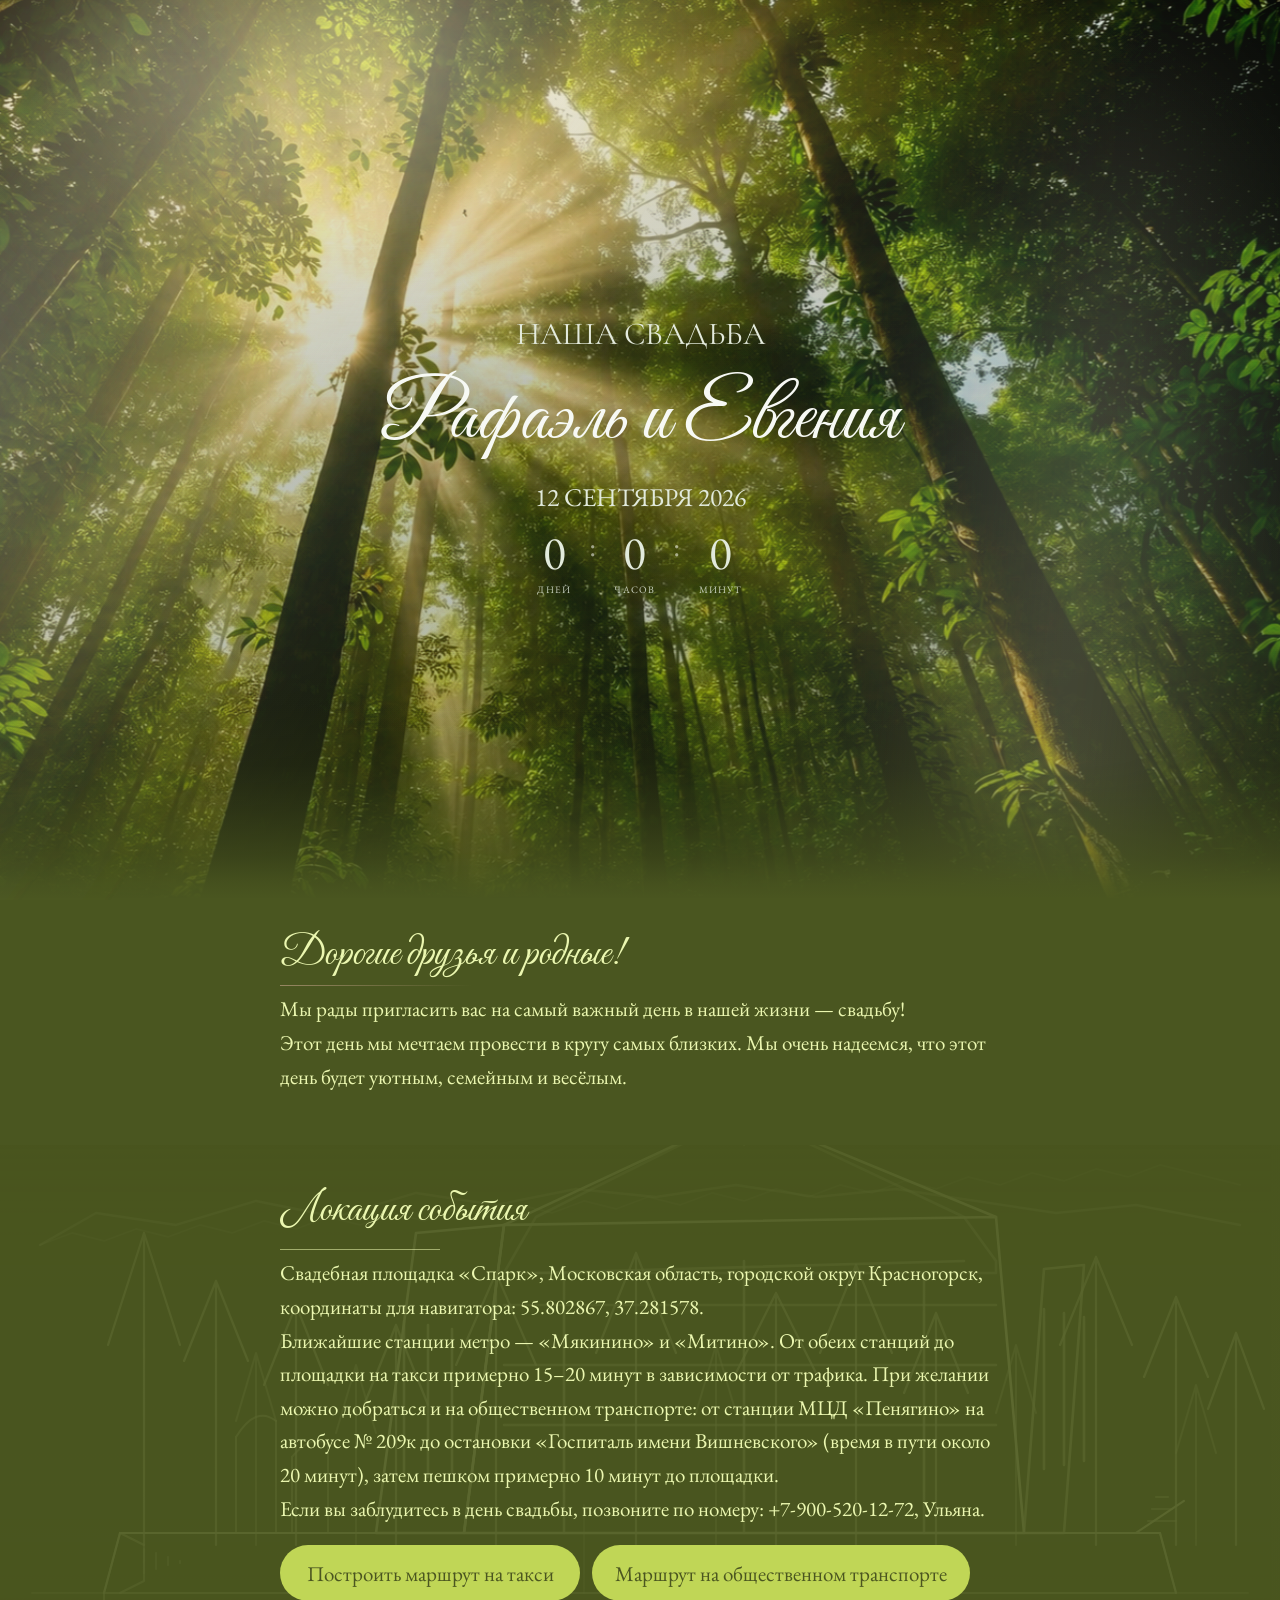
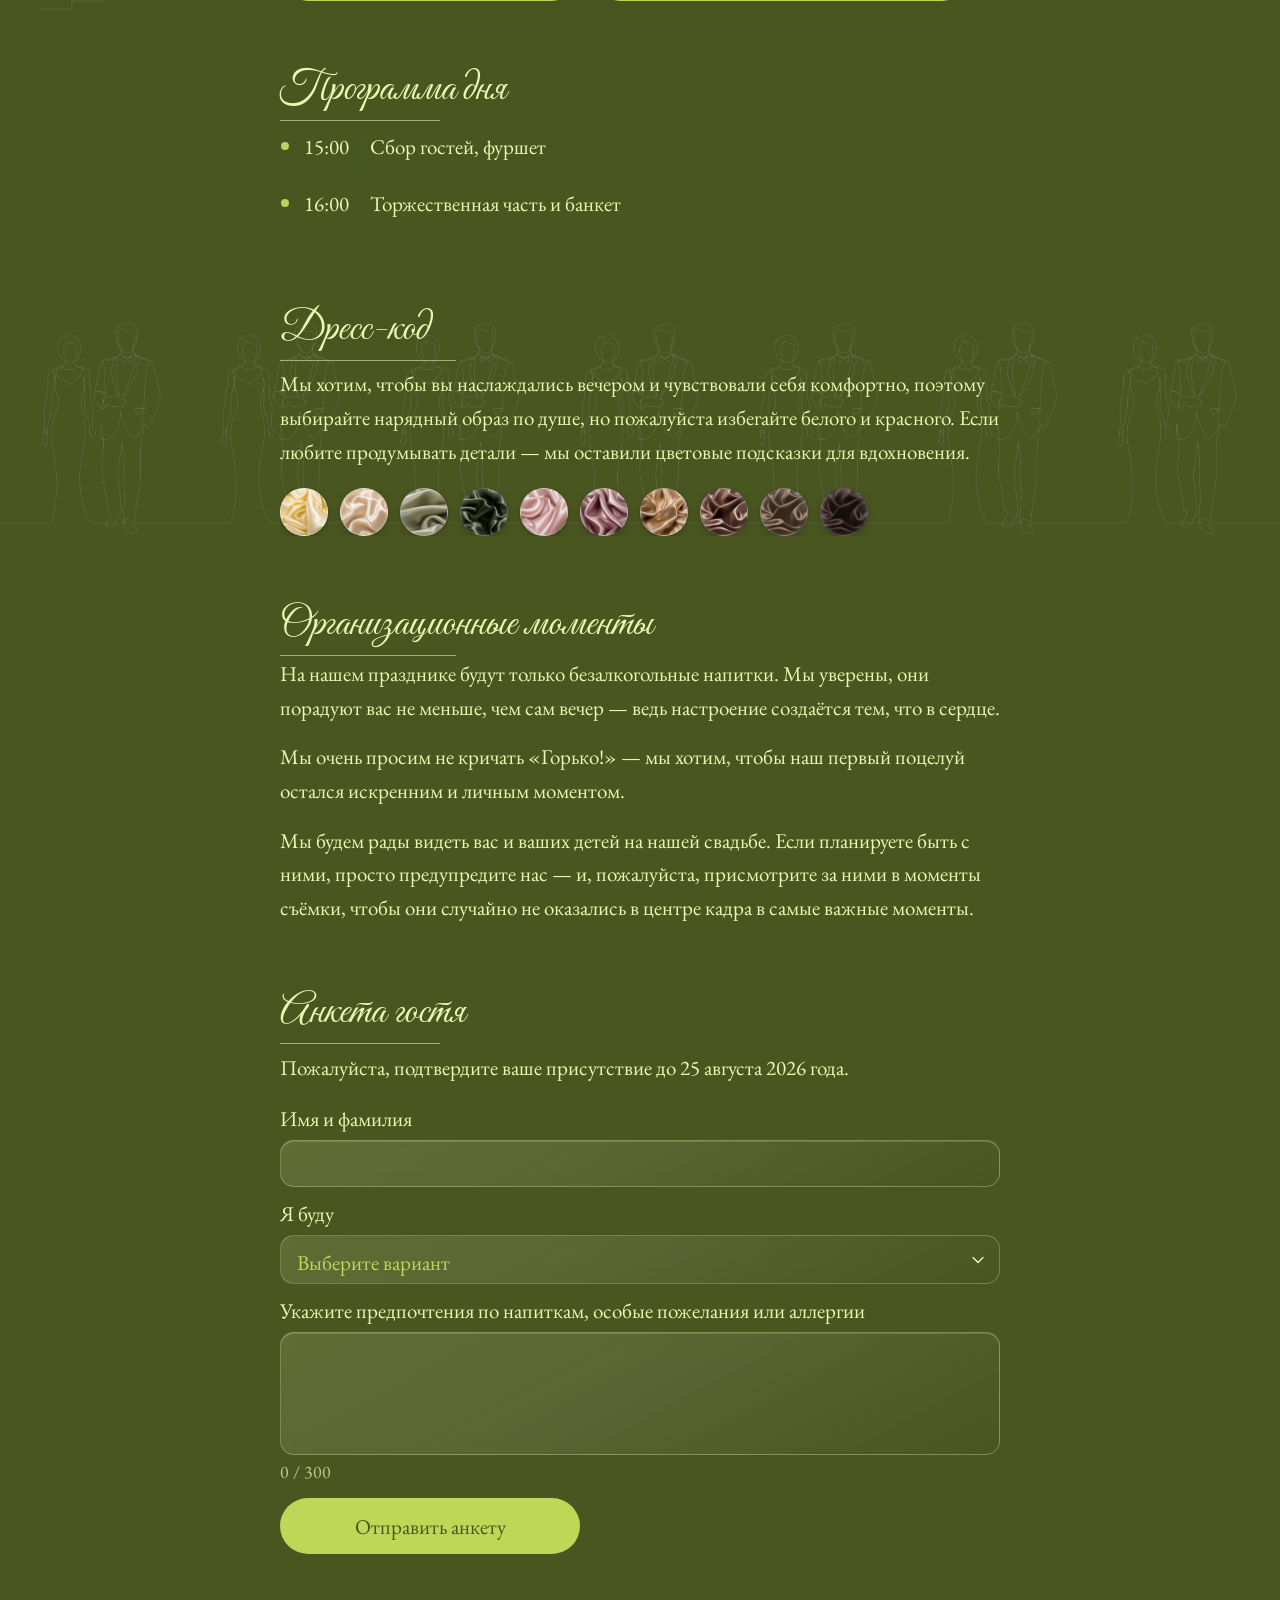
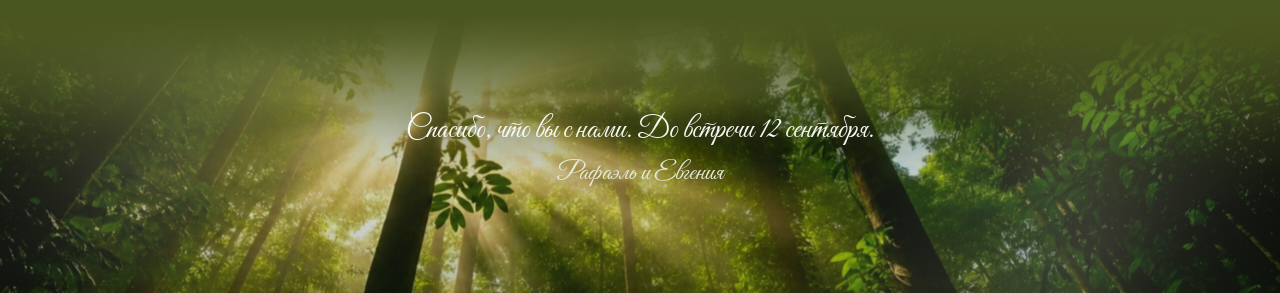
==== index.html @ 735ba5ef "Hide the editing panel and disable content editing for public visitors. Co-authored-by: Cursor <curs" ====
<!doctype html>
<html lang="ru">
  <head>
    <meta charset="UTF-8" />
    <meta name="viewport" content="width=device-width, initial-scale=1.0, viewport-fit=cover" />
    <meta name="theme-color" content="#4b5620" />
    <meta name="mobile-web-app-capable" content="yes" />
    <meta name="apple-mobile-web-app-capable" content="yes" />
    <title>Наша свадьба | 12 сентября 2026</title>
    <link rel="preconnect" href="https://fonts.googleapis.com" />
    <link rel="preconnect" href="https://fonts.gstatic.com" crossorigin />
    <!-- Great Vibes + EB Garamond для прелоадера без мигания -->
    <link
      rel="preload"
      as="style"
      href="https://fonts.googleapis.com/css2?family=EB+Garamond:ital,wght@0,400;1,400&family=Great+Vibes&display=block"
    />
    <link
      href="https://fonts.googleapis.com/css2?family=EB+Garamond:ital,wght@0,400;1,400&family=Great+Vibes&display=block"
      rel="stylesheet"
    />
    <link
      href="https://fonts.googleapis.com/css2?family=Alex+Brush&family=Allura&family=Bodoni+Moda:ital,opsz,wght@0,6..96,400;0,6..96,500;0,6..96,600;1,6..96,400&family=Cormorant+Garamond:ital,wght@0,300;0,400;0,500;1,300;1,400;1,500&family=DM+Sans:ital,opsz,wght@0,9..40,300;0,9..40,400;0,9..40,500;0,9..40,600;0,9..40,700;1,9..40,400&family=DM+Serif+Display&family=Forum&family=IBM+Plex+Sans:ital,wght@0,300;0,400;0,500;0,600;0,700;1,400&family=Instrument+Serif:ital@0;1&family=Inter:wght@300;400;500;600&family=Jost:wght@300;400;500&family=Lato:ital,wght@0,300;0,400;0,500;0,600;0,700;1,400&family=Libre+Baskerville:ital,wght@0,400;0,700;1,400&family=Lora:ital,wght@0,400;0,500;1,400;1,500&family=Manrope:wght@300;400;500;600&family=Montserrat:wght@300;400;500;600;700&family=Open+Sans:ital,wght@0,300;0,400;0,500;0,600;0,700;1,400&family=Parisienne&family=Pinyon+Script&family=Playfair+Display:ital,wght@0,400;0,500;0,600;0,700;1,400;1,600&family=Sora:wght@300;400;500;600;700&display=swap"
      rel="stylesheet"
    />
    <link rel="stylesheet" href="standard-invitations/fonts-pinterest.css?v=1" />
    <link rel="stylesheet" href="styles.css?v=136" />
    <link rel="stylesheet" href="styles-mobile.css?v=131" />
    <link rel="stylesheet" href="text-editor.css?v=4" />
    <script>
      /* Режим правки только с ?edit=1 — для гостей панель скрыта */
      try {
        if (new URLSearchParams(location.search).get("edit") === "1") {
          document.documentElement.setAttribute("data-site-edit", "1");
        }
      } catch (e) {}
    </script>
    <script src="theme-early.js?v=28"></script>
    <style>
      /* Прелоадер: ничего не показываем, пока шрифты и дата готовы */
      .preloader-monogram,
      .preloader-date {
        font-style: normal !important;
        font-weight: 400 !important;
        visibility: hidden;
        opacity: 0;
      }
      .preloader-monogram {
        font-family: "Great Vibes", cursive !important;
      }
      .preloader-date {
        font-family: "EB Garamond", serif !important;
      }
      .preloader.is-font-ready .preloader-monogram,
      .preloader.is-font-ready .preloader-date {
        visibility: visible;
        opacity: 1;
      }
    </style>
    <link
      rel="preload"
      href="assets/music/ilkham-shakirov-jezljedem-bjegrem-sine.mp3"
      as="audio"
      type="audio/mpeg"
    />
  </head>
  <body>
    <div class="site-light-ambience" aria-hidden="true">
      <div class="hero-beam hero-beam--right"></div>
      <div class="hero-beam hero-beam--left"></div>
      <div class="hero-beam hero-beam--cross-a"></div>
      <div class="hero-beam hero-beam--cross-b"></div>
    </div>
    <aside class="theme-panel" id="themePanel">
      <button class="theme-panel-toggle" id="themePanelToggle" type="button">
        Редактирование
      </button>
      <div class="theme-panel-body" id="themePanelBody"></div>
    </aside>

    <div class="preloader" id="preloader">
      <div class="preloader-monogram" id="preloaderMonogram">Р &amp; Е</div>
      <p class="preloader-date" id="preloaderDate">12 сентября 2026</p>
    </div>

    <header class="hero hero-intro reveal" id="heroSection">
      <img
        class="hero-media-img"
        src="assets/hero-main.png"
        srcset="assets/hero-main.png 1672w"
        sizes="100vw"
        alt=""
        width="1672"
        height="941"
        decoding="async"
        fetchpriority="high"
      />
      <div class="hero-ambience" aria-hidden="true">
        <div class="hero-sun-glow"></div>
        <div class="hero-light-leak hero-light-leak--a"></div>
        <div class="hero-light-leak hero-light-leak--b"></div>
        <div class="hero-beam hero-beam--right"></div>
        <div class="hero-beam hero-beam--left"></div>
        <div class="hero-beam hero-beam--cross-a"></div>
        <div class="hero-beam hero-beam--cross-b"></div>
      </div>
      <div class="container hero-content">
        <p class="hero-kicker" id="heroTitle"></p>
        <h1 id="heroNames"></h1>
        <p class="hero-date" id="heroDate"></p>
        <div class="countdown" id="countdown">
          <div><span id="days">0</span><small>дней</small></div>
          <div><span id="hours">0</span><small>часов</small></div>
          <div><span id="minutes">0</span><small>минут</small></div>
        </div>
      </div>
    </header>

    <div class="content-layout">
      <aside class="photo-column" aria-label="Фотография">
        <div class="photo-column-inner"></div>
      </aside>

      <div class="content-column">
        <main class="content-main">
          <section class="section invite-message reveal" id="inviteMessage">
            <div class="section-inner">
              <h2 class="section-title" id="inviteKicker"></h2>
              <p class="section-text main-text" id="heroText"></p>
            </div>
          </section>

          <section class="section reveal" id="details">
            <div class="details-venue-layer" aria-hidden="true">
              <svg
                class="details-venue-sketch"
                xmlns="http://www.w3.org/2000/svg"
                viewBox="0 0 640 380"
                fill="none"
                preserveAspectRatio="xMidYMid slice"
                focusable="false"
              >
<g stroke="currentColor" stroke-linecap="round" stroke-linejoin="round">
    <path
      d="M20 118 L48 102 L88 108 L128 96 L168 104 L208 92 L248 98 L288 90 L328 94 L368 88 L408 94 L448 90 L488 96 L528 102 L568 98 L620 108"
      stroke-width="1.2"
      opacity="0.38"
    />
    <path
      d="M20 118 L36 112 L52 116 L68 110 L84 114 L100 108 L116 112 L132 106 L148 110 L164 104 L180 108 L196 102 L212 106 L228 100 L244 104 L260 98 L276 102 L292 96 L308 100 L324 94 L340 98 L356 92 L372 96 L388 90 L404 94 L420 88 L436 92 L452 86 L468 90 L484 84 L500 88 L516 82 L532 86 L548 80 L564 84 L580 78 L596 82 L620 88"
      stroke-width="0.9"
      opacity="0.22"
    />

    <g stroke-width="1.1" opacity="0.68">
      <path d="M72 268 V112 M54 168 L72 112 L90 168" />
      <path d="M108 268 V136 M92 176 L108 136 L124 176" />
      <path d="M148 268 V148 M132 188 L148 148 L164 188" />
      <path d="M198 268 V158 M182 198 L198 158 L214 198" />
      <path d="M248 268 V132 M228 178 L248 132 L268 178" />
      <path d="M318 268 V122 M298 172 L318 122 L338 172" />
      <path d="M388 268 V142 M368 182 L388 142 L408 182" />
      <path d="M428 268 V128 M410 172 L428 128 L446 172" />
      <path d="M468 268 V152 M452 192 L468 152 L484 192" />
      <path d="M548 268 V124 M530 168 L548 124 L566 168" />
      <path d="M588 268 V144 M572 184 L588 144 L604 184" />
      <path d="M618 268 V162 M604 200 L618 162 L632 200" />
    </g>
    <g stroke-width="1" opacity="0.42">
      <path d="M128 268 V172 M118 206 L128 172 L138 206" />
      <path d="M178 268 V178 M168 212 L178 178 L188 212" />
      <path d="M358 268 V168 M348 202 L358 168 L368 202" />
      <path d="M508 268 V168 M498 202 L508 168 L518 202" />
      <path d="M598 268 V188 M588 222 L598 188 L608 222" />
    </g>

    <path d="M16 292 H624" stroke-width="1" opacity="0.35" />

    <g stroke-width="1.05">
      <path d="M52 292 L60 262 H580 L588 292 Z" opacity="0.5" />
      <path d="M60 262 H580" />
      <path d="M52 292 L60 262" />
      <path d="M588 292 L580 262" />
      <path d="M60 262 L72 268 L72 286 L60 292" opacity="0.62" />
      <path d="M72 270 V282 M78 272 V280 M84 274 V278 M90 276 V277" opacity="0.42" />
      <path d="M52 292 L52 296 L36 296 L36 300 L20 300" opacity="0.65" />
      <path d="M568 262 L592 246" />
      <path d="M574 256 H588 M576 250 H586 M578 244 H584" opacity="0.5" />
    </g>

    <g stroke-width="1" opacity="0.55">
      <path d="M118 262 V214" />
      <path d="M138 262 V206" />
      <path d="M118 214 Q128 198 138 206" />
      <path d="M146 262 V224" />
      <path d="M164 262 V218" />
      <path d="M146 224 Q156 212 164 218" />
    </g>

    <path d="M292 292 V248" stroke-width="0.9" opacity="0.3" />

    <g stroke-width="1.3">
      <path d="M188 262 L232 262 L252 108 L208 112 Z" />
      <path d="M202 236 V156 M214 234 V158 M226 232 V160" opacity="0.72" />
      <path d="M232 262 L512 262 L498 104 L252 108 Z" />
      <path d="M252 108 L372 52 L498 104" />
      <path d="M372 52 L372 68" stroke-width="0.95" opacity="0.45" />
      <path d="M282 262 V132 M372 262 V126 M462 262 V132" opacity="0.68" />
      <path d="M252 208 H498 M252 178 H498 M252 148 H498" opacity="0.52" />
      <path d="M268 132 L482 126" opacity="0.58" />
      <path d="M252 132 L268 104 L372 52 L482 104 L498 126 L498 132 L268 132 Z" opacity="0.48" />
      <path d="M512 262 L532 262 L542 128 L522 130 Z" opacity="0.7" />
      <path d="M522 230 V150 M532 228 V152 M542 226 V154" opacity="0.65" />
    </g>
  </g>
              </svg>
            </div>
            <div class="section-inner">
              <h2 class="section-title" id="detailsTitle">Локация события</h2>
              <div class="section-text details-location-body main-text location-copy" id="detailsLocationBody"></div>
              <div class="location-routes" id="locationRoutes">
                <a
                  id="routeLink"
                  class="btn btn-outline location-route-btn"
                  href="https://yandex.ru/maps/?rtext=~55.802867%2C37.281578&ruri=ymapsbm1%3A%2F%2Forg%3Foid%3D22896443542"
                  target="_blank"
                  rel="noopener noreferrer"
                  ><span id="taxiRouteLabel">Построить маршрут на такси</span></a
                >
                <a
                  id="transitRouteLink"
                  class="btn btn-outline location-route-btn location-route-btn--wide"
                  href="https://yandex.ru/maps?rtext=55.845736,37.362159~55.805926,37.286040~55.803207,37.282200&rtt=mt"
                  target="_blank"
                  rel="noopener noreferrer"
                  ><span id="transitRouteLabel">Маршрут на общественном транспорте</span></a
                >
              </div>
            </div>
          </section>

          <section class="section reveal" id="timeline">
            <div class="section-inner">
              <h2 class="section-title" id="timelineTitle">Программа дня</h2>
              <ul class="timeline-list program-list" id="timelineList"></ul>
            </div>
          </section>

          <section class="section reveal" id="dresscode">
            <div class="dresscode-attire-layer" aria-hidden="true">
              <div class="dresscode-attire-tile"></div>
            </div>
            <div class="section-inner">
              <h2 class="section-title" id="dresscodeTitle">Дресс-код</h2>
              <p class="main-text" id="dresscodeText"></p>
              <div class="palette" id="palette"></div>
            </div>
          </section>

          <section class="section reveal" id="organization">
            <div class="section-inner">
              <div class="organizational-moments" id="orgCopy">
                <h2 class="section-title" id="organizationTitle">Организационные моменты</h2>
                <p class="main-text" id="orgDrinks"></p>
                <p class="main-text" id="orgKiss"></p>
                <p class="main-text" id="orgKids"></p>
              </div>
            </div>
          </section>

          <section class="section reveal" id="rsvp">
            <div class="section-inner">
              <h2 class="section-title" id="rsvpTitle"></h2>
              <p class="section-text main-text" id="rsvpIntro"></p>
              <form id="rsvpForm" novalidate>
                <label>
                  <span id="rsvpNameLabel">Имя и фамилия</span>
                  <div class="rsvp-field-shell" data-field-size="name">
                    <input type="text" name="name" required />
                  </div>
                </label>
                <label>
                  <span id="rsvpAttendanceLabel">Я буду</span>
                  <div class="rsvp-field-shell" data-field-size="attendance">
                    <select name="attendance" required id="attendanceSelect"></select>
                  </div>
                </label>
                <label id="rsvpPartnerField" hidden>
                  <span id="rsvpPartnerNameLabel">Имя и фамилия пары</span>
                  <div class="rsvp-field-shell" data-field-size="partnerName">
                    <input type="text" name="partnerName" id="partnerNameInput" autocomplete="name" />
                  </div>
                </label>
                <label class="rsvp-field-comment">
                  <span id="rsvpCommentLabel">Укажите предпочтения по напиткам, особые пожелания или аллергии</span>
                  <div class="rsvp-field-shell rsvp-field-shell--comment" data-field-size="comment">
                    <textarea
                      name="comment"
                      class="rsvp-comment"
                      rows="4"
                      maxlength="300"
                      aria-describedby="commentCounter"
                    ></textarea>
                  </div>
                  <span class="field-counter" id="commentCounter">0 / 300</span>
                </label>
                <button type="submit" class="btn btn-outline rsvp-submit" id="submitBtn">Отправить анкету</button>
                <p id="formMessage" class="form-message" aria-live="polite"></p>
              </form>
            </div>
          </section>
        </main>

        <footer class="final final-scene section reveal" id="finalSection">
          <img
            class="hero-media-img"
            src="assets/hero-main.png"
            srcset="assets/hero-main.png 1672w"
            sizes="100vw"
            alt=""
            width="1672"
            height="941"
            decoding="async"
            loading="lazy"
          />
          <div class="hero-ambience" aria-hidden="true">
            <div class="hero-sun-glow"></div>
            <div class="hero-light-leak hero-light-leak--a"></div>
            <div class="hero-light-leak hero-light-leak--b"></div>
            <div class="hero-beam hero-beam--right"></div>
            <div class="hero-beam hero-beam--left"></div>
            <div class="hero-beam hero-beam--cross-a"></div>
            <div class="hero-beam hero-beam--cross-b"></div>
          </div>
          <div class="final-scene-overlay" aria-hidden="true"></div>
          <div class="section-inner">
            <p id="finalText"></p>
            <p class="final-signature" id="finalSignature"></p>
          </div>
        </footer>
      </div>
    </div>

    <audio
      id="weddingMusic"
      class="wedding-music"
      src="assets/music/ilkham-shakirov-jezljedem-bjegrem-sine.mp3"
      preload="auto"
      loop
      playsinline
      webkit-playsinline
    ></audio>

    <script src="content.js?v=31"></script>
    <script src="design-theme.js?v=36"></script>
    <script src="text-editor.js?v=34"></script>
    <script src="script.js?v=76"></script>
  </body>
</html>
---- standard-invitations/fonts-pinterest.css ----
/* Шрифты с ваших референсов (Пин 1–3) */
@import url("https://fonts.cdnfonts.com/css/good-vibes");
@import url("https://fonts.cdnfonts.com/css/min-sans");
@import url("https://fonts.cdnfonts.com/css/nyght-serif");
@import url("https://fonts.cdnfonts.com/css/ossem");
@import url("https://fonts.cdnfonts.com/css/transforma");

@import url("https://db.onlinewebfonts.com/c/f54d880a01e41eda5794eee3439aa5fc?family=Florisel+script+Thin");
@import url("https://db.onlinewebfonts.com/c/5c18d8255d63d2751ced5a36e64b5b3e?family=Free+Serif+Italic");
---- styles.css ----
* {
  box-sizing: border-box;
}

:root {
  --linen: #4b5620;
  --dusty-rose: #c0d656;
  --brass: #ffd6ef;
  --timer-bg: #363c0e;
  --timer-border: #33380e;
  --timer-text: #dee5d8;
  --timer-glass-opacity: 10;
  --button-text: #4b5620;
  --ornament-color: rgba(181, 154, 124, 0.72);
  --hero-grad-top: rgba(249, 246, 240, 0.42);
  --hero-grad-bottom: rgba(249, 246, 240, 0.75);
  --hero-radial-1: #f5efe6;
  --hero-radial-2: #e7ddd0;
  --hero-radial-3: #ddd0c0;
  --hero-bg-image: url("assets/hero-main.png");
  --hero-image-saturate: 1.32;
  --hero-image-contrast: 1.1;
  --hero-overlay-top: rgba(48, 62, 42, 0.12);
  --hero-overlay-bottom: rgba(36, 50, 32, 0.34);
  --content-photo-url: url("assets/hero-main-1.png");
  --content-band-bg: #4a5620;
  --content-band-ink: #ebf7b0;
  /* Типографика контента: как в редакторе (Great Vibes 42 / EB Garamond 21) */
  --site-text-column: 720px;
  --text-body-font: "EB Garamond";
  --text-title-font: "Great Vibes";
  --text-body-size: 21px;
  --text-body-leading: 1.6;
  --text-para-gap: 20px;
  --text-title-gap-top: 32px;
  --text-title-gap-bottom: 12px;
  --text-title-size: 42px;
  --section-block-gap: 2rem;
  --hero-to-band-fade: clamp(6rem, 22vh, 13rem);
  --hero-bg: #363c0e;
  --hero-color-kicker: #e3eadc;
  --hero-color-heading: #f7f9f4;
  --hero-color-lead: #e2eadc;
  --hero-font-kicker: "Cormorant Garamond";
  --hero-font-kicker-style: normal;
  --hero-font-kicker-weight: 400;
  --hero-font-heading: "Great Vibes";
  --hero-font-heading-style: normal;
  --hero-font-heading-weight: 400;
  --hero-font-lead: "EB Garamond";
  --hero-font-lead-style: normal;
  --hero-font-lead-weight: 400;
  --hero-font-timer: "EB Garamond";
  --hero-font-timer-style: normal;
  --hero-font-timer-weight: 400;
  --hero-size-kicker: 2rem;
  --hero-size-heading: 5rem;
  --hero-size-lead: 1.6rem;
  --preloader-size-date: var(--hero-size-lead);
  --hero-text-shadow: 0px 0px 30px rgba(24, 32, 20, 0.5);
  --hero-beam-cycle: 11s;
  --invite-bg: #000000;
  --invite-color-title: #c0d656;
  --invite-color-body: #e0e7db;
  --invite-align-title: left;
  --invite-align-title-line: 0 auto;
  --invite-align-body: left;
  --invite-font-title: "Great Vibes";
  --invite-font-title-style: normal;
  --invite-font-title-weight: 400;
  --invite-font-body: "EB Garamond";
  --invite-font-body-style: normal;
  --invite-font-body-weight: 400;
  --invite-size-title: 42px;
  --invite-size-body: 21px;
  --details-bg: #404a0e;
  --details-color-title: #c1d556;
  --details-color-lead: #c0d656;
  --details-color-body: #e2e9dc;
  --details-align-title: left;
  --details-align-title-line: 0 auto;
  --details-align-body: left;
  --details-font-title: "Great Vibes";
  --details-font-title-style: normal;
  --details-font-title-weight: 400;
  --details-font-lead: "EB Garamond";
  --details-font-lead-style: normal;
  --details-font-lead-weight: 400;
  --details-font-body: "EB Garamond";
  --details-font-body-style: normal;
  --details-font-body-weight: 400;
  --details-size-title: 42px;
  --details-size-lead: 21px;
  --details-size-body: 21px;
  --details-venue-sketch-color: #475b1b;
  --details-venue-sketch-opacity: 60;
  --dresscode-bg: #3a4513;
  --dresscode-color-title: #c1d556;
  --dresscode-color-body: #e0e7db;
  --dresscode-align-title: left;
  --dresscode-align-title-line: 0 auto;
  --dresscode-align-body: left;
  --dresscode-font-title: "Great Vibes";
  --dresscode-font-title-style: normal;
  --dresscode-font-title-weight: 400;
  --dresscode-font-body: "EB Garamond";
  --dresscode-font-body-style: normal;
  --dresscode-font-body-weight: 400;
  --dresscode-size-title: 42px;
  --dresscode-size-body: 21px;
  --dresscode-couple-opacity: 20;
  --timeline-bg: #363c0e;
  --timeline-color-title: #c3d456;
  --timeline-color-lead: #c1d556;
  --timeline-color-body: #e2e9dc;
  --timeline-align-title: left;
  --timeline-align-title-line: 0 auto;
  --timeline-align-body: left;
  --timeline-font-title: "Great Vibes";
  --timeline-font-title-style: normal;
  --timeline-font-title-weight: 400;
  --timeline-font-lead: "EB Garamond";
  --timeline-font-lead-style: normal;
  --timeline-font-lead-weight: 400;
  --timeline-font-body: "EB Garamond";
  --timeline-font-body-style: normal;
  --timeline-font-body-weight: 400;
  --timeline-size-title: 42px;
  --timeline-size-lead: 21px;
  --timeline-size-body: 21px;
  --timeline-dot-color: #bdd15e;
  --timeline-line-color: #465d1a;
  --organization-bg: #404a0e;
  --organization-color-title: #c1d556;
  --organization-color-body: #e2e9dc;
  --organization-align-title: left;
  --organization-align-title-line: 0 auto;
  --organization-align-body: left;
  --organization-font-title: "Great Vibes";
  --organization-font-title-style: normal;
  --organization-font-title-weight: 400;
  --organization-font-body: "EB Garamond";
  --organization-font-body-style: normal;
  --organization-font-body-weight: 400;
  --organization-size-title: 42px;
  --organization-size-body: 21px;
  --rsvp-bg: #363c0e;
  --rsvp-color-title: #b9d055;
  --rsvp-color-body: #c0d758;
  --rsvp-align-title: left;
  --rsvp-align-title-line: 0 auto;
  --rsvp-align-body: left;
  --rsvp-font-title: "Great Vibes";
  --rsvp-font-title-style: normal;
  --rsvp-font-title-weight: 400;
  --rsvp-font-body: "EB Garamond";
  --rsvp-font-body-style: normal;
  --rsvp-font-body-weight: 400;
  --rsvp-size-title: 42px;
  --rsvp-size-body: 21px;
  --rsvp-field-opacity: 20;
  /* Полупрозрачный градиент полей анкеты — в тон полосе контента */
  --rsvp-field-fill: linear-gradient(
    152deg,
    color-mix(in srgb, var(--content-band-ink) calc(var(--rsvp-field-opacity, 40) * 0.7%), transparent) 0%,
    color-mix(in srgb, #f7f9ef calc(var(--rsvp-field-opacity, 40) * 0.48%), transparent) 46%,
    color-mix(in srgb, var(--content-band-bg) calc(var(--rsvp-field-opacity, 40) * 1.05%), transparent) 100%
  );
  --final-bg: #363c0e;
  --final-color-heading: #bed757;
  --final-align-heading: center;
  --final-align-heading-line: 0 auto;
  --final-font-heading: "Great Vibes";
  --final-font-heading-style: normal;
  --final-font-heading-weight: 400;
  --final-size-heading: 42px;
  --section-heading-gap: 12px;
  --text-stack-gap: 20px;
  --section-btn-gap: 20px;
  --palette-gap: 12px;
  --rsvp-field-gap: 12px;
  --rsvp-field-font: "EB Garamond";
  --rsvp-field-size: 21px;
  --rsvp-field-radius: 14px;
  --rsvp-control-min-height: 2.85rem;
  --site-btn-min-width: 260px;
  --site-btn-min-height: 3rem;
  --site-btn-padding-y: 0.85rem;
  --site-btn-padding-x: 1.3rem;
  --site-btn-font-size: 0.95rem;
  --site-action-btn-width: 300px;
  --site-action-btn-height: 3.5rem;
  --site-action-btn-padding-y: 0.85rem;
  --site-action-btn-padding-x: 1.3rem;
  --site-action-btn-font: "EB Garamond";
  --site-action-btn-size: 21px;
}

.theme-panel {
  position: fixed;
  right: 16px;
  top: 16px;
  z-index: 30;
  width: min(320px, calc(100% - 32px));
  max-width: calc(100vw - 32px);
  font-size: 14px;
  line-height: 1.3;
  overflow-x: hidden;
  box-sizing: border-box;
  /* Публичный сайт: панель «Редактирование» скрыта (включить: ?edit=1) */
  display: none !important;
}

html[data-site-edit="1"] .theme-panel {
  display: block !important;
}

.theme-panel-toggle {
  width: 100%;
  border: 1px solid var(--brass);
  background: rgba(249, 246, 240, 0.96);
  color: #3c4a33;
  border-radius: 12px;
  padding: 0.6rem 0.8rem;
  cursor: pointer;
}

.theme-panel-body {
  margin-top: 0.5rem;
  background: rgba(249, 246, 240, 0.97);
  border: 1px solid rgba(181, 154, 124, 0.45);
  border-radius: 12px;
  padding: 0.8rem;
  display: grid;
  gap: 0.6rem;
  max-height: calc(100vh - 5.5rem);
  overflow-x: hidden;
  overflow-y: auto;
  overscroll-behavior: contain;
  -webkit-overflow-scrolling: touch;
  scrollbar-gutter: stable;
  min-width: 0;
  box-sizing: border-box;
}

.theme-panel-body::-webkit-scrollbar {
  width: 6px;
}

.theme-panel-body::-webkit-scrollbar-thumb {
  background: rgba(181, 154, 124, 0.55);
  border-radius: 6px;
}

.theme-panel.is-collapsed .theme-panel-body {
  display: none;
}

@media (min-width: 1100px) {
  body.editor-split-mode {
    display: grid;
    grid-template-columns: minmax(0, 1fr) minmax(280px, min(400px, 42vw));
    column-gap: 22px;
    align-items: start;
    padding-right: 16px;
  }

  body.editor-split-mode > :not(.theme-panel) {
    grid-column: 1;
  }

  body.editor-split-mode .theme-panel {
    grid-column: 2;
    position: sticky;
    right: auto;
    top: 12px;
    width: min(400px, calc(100vw - 32px));
    max-width: min(400px, calc(100vw - 32px));
    z-index: 5;
  }

  body.editor-split-mode .theme-panel-toggle {
    display: none;
  }

  body.editor-split-mode .theme-panel-body {
    margin-top: 0;
    max-height: calc(100dvh - 24px);
  }

  body.editor-split-mode .theme-panel.is-collapsed .theme-panel-body {
    display: grid;
  }
}

.theme-panel-title {
  margin: 0;
  font-family: "Cormorant Garamond", serif;
  font-size: 1.1rem;
}

.theme-block {
  margin: 0;
  padding: 0.65rem 0 0.2rem;
  border-top: 1px solid rgba(181, 154, 124, 0.35);
}

.theme-block-title {
  margin: 0 0 0.55rem;
  font-family: "Cormorant Garamond", serif;
  font-size: 1rem;
  font-weight: 400;
  line-height: 1.25;
  color: #3c4a33;
}

.theme-block-grid {
  display: grid;
  gap: 0.55rem;
  min-width: 0;
}

.theme-font-select {
  width: 100%;
  max-width: 100%;
  min-height: 2.1rem;
  padding: 0.35rem 0.45rem;
  border: 1px solid rgba(181, 154, 124, 0.55);
  border-radius: 8px;
  background: #fff;
  color: #3c4a33;
  font-size: 0.95rem;
  line-height: 1.25;
}

.theme-panel label {
  display: grid;
  grid-template-columns: minmax(0, 1fr);
  gap: 0.35rem;
  align-items: stretch;
  min-width: 0;
  word-break: break-word;
}

.theme-copy-field-wide {
  flex-direction: column;
  align-items: stretch;
}

.theme-copy-field-wide textarea {
  width: 100%;
  min-height: 5rem;
  border: 1px solid rgba(181, 154, 124, 0.45);
  border-radius: 8px;
  background: #fff;
  padding: 0.4rem 0.5rem;
  font-family: "Inter", sans-serif;
  font-size: 13px;
  resize: vertical;
}

.theme-panel input[type="color"] {
  width: 40px;
  height: 30px;
  border: none;
  background: transparent;
  padding: 0;
}

.theme-panel input,
.theme-panel select,
.theme-panel button {
  font-family: "Inter", sans-serif;
  font-size: 14px;
}

.theme-panel input[type="text"],
.theme-panel input[type="number"] {
  width: 100%;
  max-width: 100%;
  min-width: 0;
  box-sizing: border-box;
  border: 1px solid rgba(181, 154, 124, 0.45);
  background: #fff;
  border-radius: 8px;
  padding: 0.35rem 0.5rem;
}

.theme-panel .theme-size-input {
  width: 100%;
  max-width: 6.5rem;
  text-align: center;
}

.theme-panel select {
  width: 100%;
  max-width: 100%;
  min-width: 0;
  box-sizing: border-box;
  border: 1px solid rgba(181, 154, 124, 0.45);
  border-radius: 8px;
  background: #fff;
  padding: 0.35rem 0.45rem;
}

.theme-panel label:has(input[type="color"]) {
  grid-template-columns: minmax(0, 1fr) auto;
  align-items: center;
  gap: 0.55rem;
}

.theme-panel input[type="range"] {
  width: 100%;
  max-width: 100%;
  min-width: 0;
  box-sizing: border-box;
  accent-color: #6b705c;
}

.theme-panel label:has(.theme-spacing-range) {
  display: grid;
  gap: 0.35rem;
}

.theme-range-value {
  font-size: 0.78rem;
  color: #6b705c;
  font-variant-numeric: tabular-nums;
}

.theme-panel-actions {
  padding-top: 0.3rem;
}

.theme-transfer-block {
  margin: 0 0 0.35rem;
  padding: 0.65rem 0.55rem;
  border: 1px solid rgba(181, 154, 124, 0.45);
  border-radius: 10px;
  background: rgba(255, 255, 255, 0.55);
}

.theme-transfer-block .theme-block-title {
  font-size: 1.05rem;
}

.theme-transfer-hint {
  margin: 0 0 0.65rem;
  font-size: 0.82rem;
  line-height: 1.35;
  color: #5a6552;
}

.theme-setting-stack {
  display: grid;
  gap: 0.4rem;
}

.theme-bg-mobile-setting {
  padding: 0.45rem 0.5rem;
  border-radius: 10px;
  background: rgba(139, 158, 133, 0.1);
  border: 1px solid rgba(139, 158, 133, 0.28);
}

.theme-bg-mobile-label {
  align-items: flex-start;
}

.theme-bg-mobile-label-row {
  display: flex;
  flex-direction: column;
  align-items: flex-start;
  gap: 0.25rem;
  flex: 1;
  min-width: 0;
}

.theme-bg-mobile-label-main {
  font-size: 0.92rem;
  line-height: 1.25;
  color: #3c4a33;
}

.theme-mobile-bg-badge {
  display: inline-block;
  padding: 0.12rem 0.45rem;
  border-radius: 999px;
  font-size: 0.68rem;
  font-weight: 500;
  letter-spacing: 0.04em;
  text-transform: uppercase;
  color: #3c4a33;
  background: rgba(247, 249, 244, 0.95);
  border: 1px solid rgba(107, 112, 92, 0.35);
}

.theme-mobile-bg-note {
  margin: 0;
  font-size: 0.78rem;
  line-height: 1.35;
  color: #5a6552;
}

.theme-mobile-bg-preview {
  position: relative;
  height: 42px;
  border-radius: 8px;
  overflow: hidden;
  border: 1px solid rgba(181, 154, 124, 0.45);
  --preview-tint: #f9f6f0;
}

.theme-mobile-bg-preview-blur,
.theme-mobile-bg-preview-tint {
  position: absolute;
  inset: 0;
}

.theme-mobile-bg-preview-blur {
  inset: -10px;
  background-image: var(--hero-bg-image);
  background-size: cover;
  background-position: center 38%;
  filter: blur(10px) saturate(var(--hero-image-saturate)) contrast(var(--hero-image-contrast));
  transform: scale(1.05);
}

.theme-mobile-bg-preview-tint {
  background: color-mix(in srgb, var(--preview-tint) var(--preview-tint-opacity, 0%), transparent);
}

.theme-bg-mobile-opacity-label {
  display: flex;
  justify-content: space-between;
  align-items: center;
  gap: 0.65rem;
  font-size: 0.82rem;
  color: #5a6552;
}

.theme-mobile-tint-range {
  flex: 1;
  min-width: 0;
  accent-color: #6b705c;
}

.theme-bg-mobile-actions {
  display: grid;
  gap: 0.4rem;
}

.theme-bg-mobile-clear {
  width: 100%;
  margin: 0;
  padding: 0.4rem 0.55rem;
  font-size: 0.78rem;
}

.theme-bg-mobile-setting.is-blur-only .theme-bg-mobile-clear {
  border-color: rgba(107, 112, 92, 0.75);
  background: rgba(247, 249, 244, 0.95);
}

.theme-transfer-actions {
  display: grid;
  gap: 0.5rem;
  min-width: 0;
}

.theme-transfer-actions .btn,
.theme-import-label {
  width: 100%;
  max-width: 100%;
  box-sizing: border-box;
}

.theme-import-label {
  display: block;
  text-align: center;
  cursor: pointer;
  margin: 0;
}

.theme-block,
.theme-setting-stack,
.theme-transfer-block {
  min-width: 0;
  max-width: 100%;
}

.theme-transfer-status {
  min-height: 1.2rem;
  margin: 0.55rem 0 0;
  font-size: 0.82rem;
  line-height: 1.35;
  color: #3c4a33;
}

.theme-transfer-status.is-error {
  color: #8c3838;
}

.theme-transfer-status.is-success {
  color: #3e5636;
}

html {
  -webkit-text-size-adjust: 100%;
  text-size-adjust: 100%;
  scroll-behavior: smooth;
}

body {
  margin: 0;
  font-family: "Inter", sans-serif;
  font-size: 16px;
  font-weight: 300;
  color: #3c4a33;
  background: var(--linen);
  line-height: 1.4;
  position: relative;
  overflow-x: clip;
}

@supports (overflow: clip) {
  body {
    overflow-x: clip;
  }
}

@supports not (overflow: clip) {
  body {
    overflow-x: hidden;
  }
}

body::before {
  content: "";
  position: fixed;
  inset: 0;
  pointer-events: none;
  z-index: -1;
  opacity: 0.22;
  background:
    radial-gradient(circle at 10% 14%, rgba(181, 154, 124, 0.09) 0 2px, transparent 2px),
    radial-gradient(circle at 88% 82%, rgba(139, 158, 133, 0.08) 0 2px, transparent 2px);
  background-size: 130px 130px, 150px 150px;
}

.container {
  width: min(1024px, 92%);
  margin: 0 auto;
}

h1,
h2,
h3 {
  margin: 0;
  font-weight: inherit;
}

.content-column .section-title {
  display: block;
  width: 100%;
  margin: 0;
  padding: 0;
  position: relative;
  line-height: 1.2;
}

.content-column .section-title::after {
  content: "";
  position: absolute;
  left: 0;
  bottom: -0.35rem;
  width: min(100%, 420px);
  height: 1px;
  background: linear-gradient(90deg, var(--ornament-color), transparent);
}

.content-column .section-subtitle {
  margin: 0;
  line-height: 1.25;
}

.content-column .section-inner > .section-text,
.content-column .section-inner > p {
  margin: 0;
}

.content-column .section-inner > .section-title + .section-text + form,
.content-column .section-inner > .section-title + p + form,
.content-column .section-inner > .section-title + form,
.content-column .section-inner > .section-title + .timeline-list,
.content-column .section-inner > .section-title + .palette,
.content-column .section-inner > .section-title + .btn {
  margin-top: 0;
}

.preloader {
  position: fixed;
  inset: 0;
  z-index: 20;
  display: grid;
  place-items: center;
  gap: 0.6rem;
  text-align: center;
  background: var(--hero-bg);
  transition: opacity 0.8s ease, visibility 0.8s ease;
}

.preloader.is-hidden {
  opacity: 0;
  visibility: hidden;
}

.preloader-monogram {
  color: var(--hero-color-heading);
  font-family: "Great Vibes", cursive !important;
  font-size: clamp(2.1rem, 8vw, var(--hero-size-heading));
  font-style: normal !important;
  font-weight: 400 !important;
  letter-spacing: normal;
  text-transform: none;
  text-shadow: var(--hero-text-shadow);
  line-height: 1.15;
}

.preloader-date {
  margin: 0;
  color: var(--hero-color-lead);
  font-family: var(--hero-font-lead), sans-serif;
  font-size: clamp(0.95rem, 2.8vw, var(--preloader-size-date));
  font-weight: 400;
  font-style: var(--hero-font-lead-style, normal);
  letter-spacing: normal;
  text-transform: none;
  text-shadow: var(--hero-text-shadow);
}

.hero {
  position: relative;
  min-height: 100vh;
  display: grid;
  align-items: center;
  background: var(--hero-bg);
  padding: 2.5rem 1rem;
  overflow: hidden;
  isolation: isolate;
}

.hero-media-img {
  position: absolute;
  inset: 0;
  z-index: 0;
  display: block;
  width: 100%;
  height: 100%;
  object-fit: cover;
  object-position: center 40%;
  pointer-events: none;
  filter: saturate(var(--hero-image-saturate)) contrast(var(--hero-image-contrast));
  transform: scale(1.12);
  animation: heroKenBurns 36s linear infinite;
  will-change: transform;
}

.hero::after {
  content: "";
  position: absolute;
  inset: 0;
  z-index: 1;
  pointer-events: none;
  background:
    radial-gradient(ellipse 90% 70% at 50% 38%, rgba(118, 145, 98, 0.08), transparent 68%),
    linear-gradient(to bottom, var(--hero-overlay-top), var(--hero-overlay-bottom));
}

.hero-ambience {
  position: absolute;
  inset: -8%;
  z-index: 2;
  pointer-events: none;
  overflow: visible;
}

.hero-sun-glow {
  position: absolute;
  top: -28%;
  left: -8%;
  width: 90%;
  height: 85%;
  background: radial-gradient(
    ellipse at 42% 48%,
    rgba(255, 245, 200, 0.5) 0%,
    rgba(255, 225, 150, 0.22) 32%,
    rgba(255, 210, 120, 0.08) 52%,
    transparent 78%
  );
  mix-blend-mode: screen;
  filter: blur(22px);
  -webkit-mask-image: radial-gradient(ellipse 78% 72% at 48% 46%, #000 25%, transparent 78%);
  mask-image: radial-gradient(ellipse 78% 72% at 48% 46%, #000 25%, transparent 78%);
  animation: heroSunGlow 14s linear infinite;
}

.hero-light-leak {
  position: absolute;
  width: 85%;
  height: 130%;
  background: linear-gradient(
    118deg,
    transparent 0%,
    transparent 28%,
    rgba(255, 252, 230, 0.08) 40%,
    rgba(255, 248, 210, 0.22) 50%,
    rgba(255, 252, 230, 0.08) 60%,
    transparent 72%,
    transparent 100%
  );
  mix-blend-mode: screen;
  filter: blur(36px);
  -webkit-mask-image: radial-gradient(ellipse 72% 65% at 50% 50%, #000 20%, transparent 75%);
  mask-image: radial-gradient(ellipse 72% 65% at 50% 50%, #000 20%, transparent 75%);
}

.hero-light-leak--a {
  top: -25%;
  left: -22%;
  animation: heroLeakA 20s linear infinite;
}

.hero-light-leak--b {
  bottom: -28%;
  right: -22%;
  transform: rotate(158deg);
  animation: heroLeakB 24s linear infinite;
}

.hero-beam {
  position: absolute;
  mix-blend-mode: screen;
  filter: blur(68px);
  pointer-events: none;
  will-change: transform, opacity;
}

.hero-beam--right,
.hero-beam--left {
  top: -38%;
  left: -85%;
  width: 72%;
  height: 175%;
  background: linear-gradient(
    108deg,
    transparent 0%,
    transparent 18%,
    rgba(255, 242, 190, 0.05) 32%,
    rgba(255, 232, 165, 0.12) 42%,
    rgba(255, 246, 210, 0.26) 50%,
    rgba(255, 232, 165, 0.12) 58%,
    rgba(255, 242, 190, 0.05) 68%,
    transparent 82%,
    transparent 100%
  );
  -webkit-mask-image:
    linear-gradient(
      108deg,
      transparent 0%,
      rgba(0, 0, 0, 0.35) 16%,
      #000 38%,
      #000 62%,
      rgba(0, 0, 0, 0.35) 84%,
      transparent 100%
    ),
    radial-gradient(ellipse 88% 62% at 50% 50%, #000 12%, transparent 74%);
  -webkit-mask-composite: source-in;
  mask-image:
    linear-gradient(
      108deg,
      transparent 0%,
      rgba(0, 0, 0, 0.35) 16%,
      #000 38%,
      #000 62%,
      rgba(0, 0, 0, 0.35) 84%,
      transparent 100%
    ),
    radial-gradient(ellipse 88% 62% at 50% 50%, #000 12%, transparent 74%);
  mask-composite: intersect;
}

.hero-beam--right {
  animation: heroBeamRight var(--hero-beam-cycle, 20s) linear infinite;
}

.hero-beam--left {
  animation: heroBeamLeft var(--hero-beam-cycle, 20s) linear infinite;
}

.hero-beam--cross-a,
.hero-beam--cross-b {
  top: -48%;
  left: -40%;
  width: 64%;
  height: 205%;
  background: linear-gradient(
    125deg,
    transparent 0%,
    transparent 20%,
    rgba(255, 242, 190, 0.04) 34%,
    rgba(255, 232, 165, 0.11) 44%,
    rgba(255, 246, 210, 0.24) 50%,
    rgba(255, 232, 165, 0.11) 56%,
    rgba(255, 242, 190, 0.04) 66%,
    transparent 80%,
    transparent 100%
  );
  -webkit-mask-image:
    linear-gradient(
      125deg,
      transparent 0%,
      rgba(0, 0, 0, 0.35) 14%,
      #000 36%,
      #000 64%,
      rgba(0, 0, 0, 0.35) 86%,
      transparent 100%
    ),
    radial-gradient(ellipse 85% 58% at 50% 50%, #000 10%, transparent 76%);
  -webkit-mask-composite: source-in;
  mask-image:
    linear-gradient(
      125deg,
      transparent 0%,
      rgba(0, 0, 0, 0.35) 14%,
      #000 36%,
      #000 64%,
      rgba(0, 0, 0, 0.35) 86%,
      transparent 100%
    ),
    radial-gradient(ellipse 85% 58% at 50% 50%, #000 10%, transparent 76%);
  mask-composite: intersect;
}

.hero-beam--cross-a {
  animation: heroBeamCrossA var(--hero-beam-cycle, 20s) linear infinite;
}

.hero-beam--cross-b {
  animation: heroBeamCrossB var(--hero-beam-cycle, 20s) linear infinite;
}

/* 0% = 100% — бесшовный цикл без разворота alternate */
@keyframes heroKenBurns {
  0%,
  100% {
    transform: scale(1.12) translate3d(2%, 1%, 0);
    object-position: 42% 38%;
  }
  50% {
    transform: scale(1.22) translate3d(-4%, -2.5%, 0);
    object-position: 58% 44%;
  }
}

@keyframes heroSunGlow {
  0%,
  100% {
    opacity: 0.5;
    transform: translate3d(-6%, -3%, 0) scale(0.95);
  }
  50% {
    opacity: 0.78;
    transform: translate3d(8%, 5%, 0) scale(1.12);
  }
}

@keyframes heroLeakA {
  0%,
  100% {
    opacity: 0.32;
    transform: translate3d(-12%, -2%, 0) rotate(-10deg);
  }
  50% {
    opacity: 0.68;
    transform: translate3d(14%, 6%, 0) rotate(-2deg);
  }
}

@keyframes heroLeakB {
  0%,
  100% {
    opacity: 0.28;
    transform: rotate(158deg) translate3d(8%, 0, 0);
  }
  50% {
    opacity: 0.62;
    transform: rotate(165deg) translate3d(-10%, 4%, 0);
  }
}

/*
 * Лучи: та же частота (~11 с, 2 прохода), более плавные fade in/out.
 * Сброс позиции только при opacity: 0.
 */
@keyframes heroBeamRight {
  0%,
  100% {
    transform: translateX(0) skewX(-12deg);
    opacity: 0;
  }
  1% {
    transform: translateX(0) skewX(-12deg);
    opacity: 0;
  }
  4% {
    opacity: 0.2;
    transform: translateX(28%) skewX(-12deg);
  }
  8% {
    opacity: 0.55;
    transform: translateX(85%) skewX(-12deg);
  }
  13% {
    opacity: 0.62;
    transform: translateX(160%) skewX(-12deg);
  }
  18% {
    opacity: 0.35;
    transform: translateX(230%) skewX(-12deg);
  }
  22% {
    opacity: 0;
    transform: translateX(268%) skewX(-12deg);
  }
  23% {
    transform: translateX(0) skewX(-12deg);
    opacity: 0;
  }
  49% {
    transform: translateX(0) skewX(-12deg);
    opacity: 0;
  }
  52% {
    opacity: 0.2;
    transform: translateX(28%) skewX(-12deg);
  }
  56% {
    opacity: 0.55;
    transform: translateX(85%) skewX(-12deg);
  }
  61% {
    opacity: 0.62;
    transform: translateX(160%) skewX(-12deg);
  }
  66% {
    opacity: 0.35;
    transform: translateX(230%) skewX(-12deg);
  }
  70% {
    opacity: 0;
    transform: translateX(268%) skewX(-12deg);
  }
  71% {
    transform: translateX(0) skewX(-12deg);
    opacity: 0;
  }
}

@keyframes heroBeamLeft {
  0%,
  19%,
  47%,
  67%,
  100% {
    transform: translateX(300%) skewX(12deg);
    opacity: 0;
  }
  21% {
    opacity: 0.18;
    transform: translateX(250%) skewX(12deg);
  }
  25% {
    opacity: 0.52;
    transform: translateX(160%) skewX(12deg);
  }
  30% {
    opacity: 0.62;
    transform: translateX(60%) skewX(12deg);
  }
  35% {
    opacity: 0.32;
    transform: translateX(-10%) skewX(12deg);
  }
  39% {
    opacity: 0;
    transform: translateX(-68%) skewX(12deg);
  }
  40% {
    transform: translateX(300%) skewX(12deg);
    opacity: 0;
  }
  69% {
    opacity: 0.18;
    transform: translateX(250%) skewX(12deg);
  }
  73% {
    opacity: 0.52;
    transform: translateX(160%) skewX(12deg);
  }
  78% {
    opacity: 0.62;
    transform: translateX(60%) skewX(12deg);
  }
  83% {
    opacity: 0.32;
    transform: translateX(-10%) skewX(12deg);
  }
  87% {
    opacity: 0;
    transform: translateX(-68%) skewX(12deg);
  }
  88% {
    transform: translateX(300%) skewX(12deg);
    opacity: 0;
  }
}

@keyframes heroBeamCrossA {
  0%,
  36%,
  56%,
  86%,
  100% {
    transform: rotate(38deg) translate3d(-70%, -30%, 0);
    opacity: 0;
  }
  38% {
    opacity: 0.16;
    transform: rotate(38deg) translate3d(-45%, -18%, 0);
  }
  43% {
    opacity: 0.5;
    transform: rotate(38deg) translate3d(-5%, 0%, 0);
  }
  48% {
    opacity: 0.58;
    transform: rotate(38deg) translate3d(40%, 16%, 0);
  }
  53% {
    opacity: 0.28;
    transform: rotate(38deg) translate3d(68%, 30%, 0);
  }
  57% {
    opacity: 0;
    transform: rotate(38deg) translate3d(78%, 35%, 0);
  }
  58% {
    transform: rotate(38deg) translate3d(-70%, -30%, 0);
    opacity: 0;
  }
  88% {
    opacity: 0.16;
    transform: rotate(38deg) translate3d(-45%, -18%, 0);
  }
  92% {
    opacity: 0.5;
    transform: rotate(38deg) translate3d(-5%, 0%, 0);
  }
  96% {
    opacity: 0.58;
    transform: rotate(38deg) translate3d(40%, 16%, 0);
  }
  99% {
    opacity: 0;
    transform: rotate(38deg) translate3d(78%, 35%, 0);
  }
}

@keyframes heroBeamCrossB {
  0%,
  6%,
  56%,
  100% {
    transform: rotate(-38deg) translate3d(70%, -28%, 0);
    opacity: 0;
  }
  8% {
    opacity: 0.16;
    transform: rotate(-38deg) translate3d(45%, -16%, 0);
  }
  13% {
    opacity: 0.5;
    transform: rotate(-38deg) translate3d(5%, 2%, 0);
  }
  18% {
    opacity: 0.58;
    transform: rotate(-38deg) translate3d(-40%, 18%, 0);
  }
  23% {
    opacity: 0.28;
    transform: rotate(-38deg) translate3d(-65%, 30%, 0);
  }
  27% {
    opacity: 0;
    transform: rotate(-38deg) translate3d(-72%, 34%, 0);
  }
  28% {
    transform: rotate(-38deg) translate3d(70%, -28%, 0);
    opacity: 0;
  }
  58% {
    opacity: 0.16;
    transform: rotate(-38deg) translate3d(45%, -16%, 0);
  }
  63% {
    opacity: 0.5;
    transform: rotate(-38deg) translate3d(5%, 2%, 0);
  }
  68% {
    opacity: 0.58;
    transform: rotate(-38deg) translate3d(-40%, 18%, 0);
  }
  73% {
    opacity: 0.28;
    transform: rotate(-38deg) translate3d(-65%, 30%, 0);
  }
  77% {
    opacity: 0;
    transform: rotate(-38deg) translate3d(-72%, 34%, 0);
  }
  78% {
    transform: rotate(-38deg) translate3d(70%, -28%, 0);
    opacity: 0;
  }
}

#heroSection .hero-kicker {
  color: var(--hero-color-kicker);
  font-family: var(--hero-font-kicker), serif;
  font-style: var(--hero-font-kicker-style, normal);
  font-weight: var(--hero-font-kicker-weight, 400);
  font-size: var(--hero-size-kicker);
  letter-spacing: normal;
  text-transform: none;
  text-shadow: var(--hero-text-shadow);
}

#heroSection h1 {
  color: var(--hero-color-heading);
  font-family: var(--hero-font-heading), serif;
  font-style: var(--hero-font-heading-style, italic);
  font-weight: var(--hero-font-heading-weight, 400);
  font-size: clamp(2.1rem, 8vw, var(--hero-size-heading));
  letter-spacing: normal;
  text-transform: none;
  text-shadow: var(--hero-text-shadow);
}

#heroSection .hero-date {
  color: var(--hero-color-lead);
  font-family: var(--hero-font-lead), serif;
  font-size: var(--hero-size-lead);
  font-weight: var(--hero-font-lead-weight, 400);
  font-style: var(--hero-font-lead-style, normal);
  letter-spacing: normal;
  text-transform: none;
  text-shadow: var(--hero-text-shadow);
}

.hero-content {
  position: relative;
  z-index: 3;
  text-align: center;
  padding: 2rem 0;
  width: 100%;
  max-width: var(--site-text-column, 720px);
  margin: 0 auto;
  overflow-wrap: break-word;
  word-wrap: break-word;
  word-break: break-word;
  box-sizing: border-box;
}

.hero .container.hero-content {
  width: 100%;
  max-width: var(--site-text-column, 720px);
  margin: 0 auto;
}

.hero-kicker {
  margin-bottom: 0.4rem;
}

.hero-date {
  margin: 0.3rem 0 0.8rem;
}

.hero-text {
  margin: 0 auto;
  max-width: 740px;
}

.ornament-line {
  width: min(300px, 70%);
  height: 1px;
  margin: 1rem auto;
  background: linear-gradient(90deg, transparent, var(--brass), transparent);
}

.countdown {
  display: flex;
  justify-content: center;
  align-items: flex-end;
  gap: 0;
  max-width: min(100%, 420px);
  margin: 0 auto 1.4rem;
}

.countdown div {
  position: relative;
  flex: 0 1 auto;
  min-width: 0;
  padding: 0 clamp(0.85rem, 3.5vw, 1.35rem);
  text-align: center;
  background: none;
  border: none;
  border-radius: 0;
  box-shadow: none;
  backdrop-filter: none;
  -webkit-backdrop-filter: none;
}

#heroSection .countdown div:not(:first-child)::before {
  content: ":";
  position: absolute;
  left: 0;
  top: 0.06em;
  transform: translateX(-52%);
  font-family: var(--hero-font-lead), serif;
  font-style: var(--hero-font-lead-style, normal);
  font-weight: var(--hero-font-lead-weight, 400);
  font-size: clamp(1.35rem, 4.5vw, 1.85rem);
  line-height: 1;
  letter-spacing: normal;
  color: color-mix(in srgb, var(--hero-color-heading) 55%, transparent);
  pointer-events: none;
}

#heroSection .countdown span {
  display: block;
  font-family: var(--hero-font-lead), serif;
  font-style: var(--hero-font-lead-style, normal);
  font-weight: var(--hero-font-lead-weight, 400);
  font-size: clamp(1.35rem, 4.2vw, calc(var(--hero-size-lead) * 1.85));
  line-height: 1;
  letter-spacing: normal;
  color: var(--hero-color-lead);
  text-shadow: var(--hero-text-shadow);
}

#heroSection .countdown small {
  display: block;
  margin-top: 0.45rem;
  font-family: var(--hero-font-lead), serif;
  font-style: var(--hero-font-lead-style, normal);
  font-weight: var(--hero-font-lead-weight, 400);
  font-size: clamp(0.52rem, 1.8vw, 0.62rem);
  letter-spacing: 0.12em;
  text-transform: uppercase;
  opacity: 0.85;
  color: var(--hero-color-lead);
  text-shadow: var(--hero-text-shadow);
}

.btn {
  display: inline-flex;
  align-items: center;
  justify-content: center;
  border: none;
  background: var(--dusty-rose);
  color: var(--button-text);
  text-decoration: none;
  border-radius: 999px;
  padding: var(--site-btn-padding-y, 0.85rem) var(--site-btn-padding-x, 1.3rem);
  min-width: var(--site-btn-min-width, 260px);
  min-height: var(--site-btn-min-height, 3rem);
  font-family: var(--rsvp-field-font, "Open Sans"), "Open Sans", sans-serif;
  font-size: var(--site-btn-font-size, 0.95rem);
  font-weight: 500;
  line-height: 1.2;
  text-align: center;
  box-sizing: border-box;
  cursor: pointer;
  transition: filter 0.2s ease;
}

.btn:hover {
  filter: brightness(0.9);
}

.btn-outline {
  background: var(--dusty-rose);
  border: none;
  color: var(--button-text);
}

.content-layout {
  display: grid;
  grid-template-columns: minmax(280px, 42%) minmax(0, 1fr);
  min-height: 100vh;
  align-items: stretch;
  background: var(--linen);
}

.photo-column {
  position: relative;
  min-height: 100vh;
  min-width: 0;
}

.photo-column-inner {
  position: sticky;
  top: 0;
  height: 100vh;
  height: 100dvh;
  width: 100%;
  background:
    linear-gradient(to bottom, rgba(60, 74, 51, 0.12), rgba(60, 74, 51, 0.28)),
    var(--content-photo-url),
    radial-gradient(circle at 20% 30%, var(--hero-radial-1) 0%, var(--hero-radial-2) 55%, var(--hero-radial-3) 100%);
  background-size: cover;
  background-position: center 42%;
}

.content-bg-img {
  display: none;
}

.content-postcard-img {
  display: none;
}

.content-column {
  min-width: 0;
  max-width: 100%;
  background: var(--linen);
}

.content-main {
  display: block;
  background: var(--linen);
}

.content-column p,
.content-column h2,
.content-column h3,
.section-text {
  overflow-wrap: break-word;
  word-break: normal;
  hyphens: none;
  -webkit-hyphens: none;
}

.section {
  padding: var(--section-block-gap, 3rem) 0;
}

#inviteMessage {
  background: var(--invite-bg);
}

#inviteMessage .section-title {
  color: var(--invite-color-title);
  font-family: var(--invite-font-title), serif;
  font-style: var(--invite-font-title-style, normal);
  font-weight: var(--invite-font-title-weight, 400);
  font-size: var(--invite-size-title);
  text-align: var(--invite-align-title, left);
  text-transform: none;
  letter-spacing: normal;
}

#inviteMessage .section-title::after {
  left: 0;
  right: 0;
  width: min(12rem, 55%);
  margin-inline: var(--invite-align-title-line, 0 auto);
  transform: none;
  background: linear-gradient(90deg, var(--ornament-color), transparent);
}

#inviteMessage .section-text {
  color: var(--invite-color-body);
  font-family: var(--invite-font-body), "Open Sans", sans-serif;
  font-style: var(--invite-font-body-style, normal);
  font-weight: var(--invite-font-body-weight, 400);
  line-height: var(--text-body-leading, 1.7);
  text-align: left;
}

#inviteMessage .section-text:not([style*="font-size"]) {
  font-size: var(--invite-size-body);
}

#details {
  position: relative;
  isolation: isolate;
  overflow: hidden;
  background: var(--details-bg);
}

#details .details-venue-layer {
  position: absolute;
  inset: 0;
  z-index: 0;
  pointer-events: none;
  color: var(--details-venue-sketch-color);
}

#details .details-venue-layer::after {
  content: "";
  position: absolute;
  inset: 0;
  z-index: 1;
  pointer-events: none;
  background: linear-gradient(
    180deg,
    color-mix(in srgb, var(--details-bg) 48%, transparent) 0%,
    color-mix(in srgb, var(--details-bg) 14%, transparent) 42%,
    color-mix(in srgb, var(--details-bg) 18%, transparent) 68%,
    color-mix(in srgb, var(--details-bg) 42%, transparent) 100%
  );
}

#details .details-venue-sketch {
  position: absolute;
  inset: 0;
  z-index: 0;
  display: block;
  width: 100%;
  height: 100%;
  opacity: calc(var(--details-venue-sketch-opacity) * 1%);
}

#details .section-inner {
  position: relative;
  z-index: 2;
}

#details .section-title {
  color: var(--details-color-title);
  font-family: var(--details-font-title), serif;
  font-style: var(--details-font-title-style, normal);
  font-weight: var(--details-font-title-weight, 400);
  font-size: var(--details-size-title);
  text-align: var(--details-align-title, left);
}

#details .section-title::after {
  left: 0;
  right: 0;
  width: min(10rem, 50%);
  margin-inline: var(--details-align-title-line, 0 auto);
  transform: none;
}

#details .section-subtitle {
  color: var(--details-color-lead);
  font-family: var(--details-font-lead), serif;
  font-style: var(--details-font-lead-style, normal);
  font-weight: var(--details-font-lead-weight, 400);
  font-size: var(--details-size-lead);
  text-align: var(--details-align-body, left);
}

#details p,
#details .organizer-contact,
#details .details-location-body {
  color: var(--details-color-body);
  font-family: var(--details-font-body), "Open Sans", sans-serif;
  font-style: var(--details-font-body-style, normal);
  font-weight: var(--details-font-body-weight, 400);
  font-size: var(--details-size-body);
  line-height: var(--text-body-leading, 1.7);
  text-align: left;
}

#details .details-location-body {
  margin: 0 0 var(--text-para-gap, 20px);
}

#dresscode {
  position: relative;
  isolation: isolate;
  overflow: hidden;
  background: var(--dresscode-bg);
}

#dresscode .dresscode-attire-layer {
  position: absolute;
  inset: 0;
  z-index: 0;
  pointer-events: none;
}

#dresscode .dresscode-attire-tile {
  position: absolute;
  inset: 0;
  background-image: url("assets/dresscode/couple-line.png?v=2");
  background-repeat: repeat-x;
  background-position: center 58%;
  background-size: auto min(26rem, 78%);
  opacity: calc(var(--dresscode-couple-opacity) * 1%);
  /* только линии: фон PNG прозрачный, invert → светлый штрих */
  filter: invert(1);
}

#dresscode .section-inner {
  position: relative;
  z-index: 2;
}

#dresscode .section-title {
  color: var(--dresscode-color-title);
  font-family: var(--dresscode-font-title), serif;
  font-style: var(--dresscode-font-title-style, normal);
  font-weight: var(--dresscode-font-title-weight, 400);
  font-size: var(--dresscode-size-title);
  text-align: var(--dresscode-align-title, left);
}

#dresscode .section-title::after {
  left: 0;
  right: 0;
  width: min(11rem, 48%);
  margin-inline: var(--dresscode-align-title-line, 0 auto);
  transform: none;
}

#dresscode p {
  color: var(--dresscode-color-body);
  font-family: var(--dresscode-font-body), sans-serif;
  font-style: var(--dresscode-font-body-style, normal);
  font-weight: var(--dresscode-font-body-weight, 400);
  font-size: var(--dresscode-size-body);
  text-align: var(--dresscode-align-body, left);
}

#timeline {
  background: var(--timeline-bg);
}

#timeline .section-title {
  color: var(--timeline-color-title);
  font-family: var(--timeline-font-title), serif;
  font-style: var(--timeline-font-title-style, normal);
  font-weight: var(--timeline-font-title-weight, 400);
  font-size: var(--timeline-size-title);
  text-align: var(--timeline-align-title, left);
}

#timeline .section-title::after {
  left: 0;
  right: 0;
  width: min(10rem, 50%);
  margin-inline: var(--timeline-align-title-line, 0 auto);
  transform: none;
}

#timeline .timeline-item strong {
  color: var(--timeline-color-lead);
  font-family: var(--timeline-font-lead), sans-serif;
  font-style: var(--timeline-font-lead-style, normal);
  font-weight: var(--timeline-font-lead-weight, 400);
  font-size: var(--timeline-size-lead);
  text-align: var(--timeline-align-body, left);
}

#timeline .timeline-item span {
  color: var(--timeline-color-body);
  font-family: var(--timeline-font-body), sans-serif;
  font-style: var(--timeline-font-body-style, normal);
  font-weight: var(--timeline-font-body-weight, 400);
  text-align: var(--timeline-align-body, left);
  font-size: var(--timeline-size-body);
}

#organization {
  background: var(--organization-bg);
}

#organization .section-title {
  color: var(--organization-color-title);
  font-family: var(--organization-font-title), serif;
  font-style: var(--organization-font-title-style, normal);
  font-weight: var(--organization-font-title-weight, 400);
  font-size: var(--organization-size-title);
  text-align: var(--organization-align-title, left);
}

#organization .section-title::after {
  left: 0;
  right: 0;
  width: min(11rem, 52%);
  margin-inline: var(--organization-align-title-line, 0 auto);
  transform: none;
}

/* Единый текстовый блок: заголовок + 3 абзаца с равным шагом 16px */
#organization .organizational-moments {
  display: block;
  width: 100%;
  max-width: 100%;
  margin: 0;
  padding: 0;
  text-align: left;
  box-sizing: border-box;
}

#organization .organizational-moments > .text-size-shell {
  margin: 0;
  padding: 0;
  width: 100%;
  max-width: 100%;
  box-sizing: border-box;
}

#organization .organizational-moments > .section-title,
#organization .organizational-moments > .text-size-shell:has(> .section-title) {
  display: block;
  width: 100%;
  max-width: 100%;
  margin: 0 0 var(--text-title-gap-bottom, 12px) !important;
  padding: 0;
  text-align: left;
  box-sizing: border-box;
}

#organization .organizational-moments p,
#organization #orgDrinks,
#organization #orgKiss,
#organization #orgKids {
  display: block;
  width: 100%;
  max-width: 100%;
  margin: 0 !important;
  padding: 0 !important;
  text-align: left !important;
  text-align-last: auto !important;
  box-sizing: border-box;
  color: var(--organization-color-body);
  font-family: var(--organization-font-body), "Open Sans", sans-serif;
  font-style: var(--organization-font-body-style, normal);
  font-weight: var(--organization-font-body-weight, 400);
  font-size: var(--organization-size-body);
  line-height: var(--text-body-leading, 1.7);
}

/* Равный шаг между абзацами (как margin-top: 16px у 2-го и 3-го) */
#organization #orgKiss,
#organization #orgKids {
  margin-top: 16px !important;
}

#organization .organizational-moments p:empty,
#organization .organizational-moments br + br {
  display: none !important;
}

#organization .organizational-moments p br:last-child {
  display: none;
}

#rsvp {
  background: var(--rsvp-bg);
}

#rsvp .section-title {
  color: var(--rsvp-color-title);
  font-family: var(--rsvp-font-title), serif;
  font-style: var(--rsvp-font-title-style, normal);
  font-weight: var(--rsvp-font-title-weight, 400);
  font-size: var(--rsvp-size-title);
  text-align: var(--rsvp-align-title, left);
}

#rsvp .section-title::after {
  left: 0;
  right: 0;
  width: min(10rem, 46%);
  margin-inline: var(--rsvp-align-title-line, 0 auto);
  transform: none;
}

#rsvp label,
#rsvp p,
#rsvp input,
#rsvp select,
#rsvp textarea {
  color: var(--rsvp-color-body);
  font-family: var(--rsvp-font-body), sans-serif;
  font-style: var(--rsvp-font-body-style, normal);
  font-weight: var(--rsvp-font-body-weight, 400);
  font-size: var(--rsvp-size-body);
}

#rsvp .section-text,
#rsvp > .section-inner > p {
  text-align: var(--rsvp-align-body, left);
}

footer.final.final-scene {
  position: relative;
  overflow: hidden;
  isolation: isolate;
  background: var(--hero-bg);
}

footer.final.final-scene .final-scene-overlay {
  position: absolute;
  inset: 0;
  z-index: 1;
  pointer-events: none;
  background:
    radial-gradient(ellipse 90% 70% at 50% 38%, rgba(118, 145, 98, 0.08), transparent 68%),
    linear-gradient(to bottom, var(--hero-overlay-top), var(--hero-overlay-bottom));
}

footer.final.final-scene .section-inner {
  position: relative;
  z-index: 3;
}

footer.final.final-scene #finalText,
footer.final.final-scene .final-signature {
  color: var(--hero-color-heading);
  font-family: var(--final-font-heading), serif;
  font-style: var(--final-font-heading-style, italic);
  font-weight: var(--final-font-heading-weight, 400);
  font-size: var(--final-size-heading);
  text-align: var(--final-align-heading, left);
  text-shadow: var(--hero-text-shadow);
}

footer.final.final-scene .final-signature {
  margin: 0;
  color: var(--hero-color-lead);
}

.section-inner {
  display: flex;
  flex-direction: column;
  align-items: stretch;
  gap: 0;
  width: 100%;
  max-width: var(--site-text-column, 720px);
  margin: 0 auto;
  padding: 0;
  position: relative;
  box-sizing: border-box;
  text-align: left;
}

.content-column .section-inner > *,
footer.final .section-inner > * {
  margin-top: 0;
  margin-bottom: 0;
}

/* Заголовки: одинаковый ритм относительно текста */
.content-column .section-inner > .section-title {
  margin-top: var(--text-title-gap-top, 32px);
  margin-bottom: var(--text-title-gap-bottom, 12px);
  font-family: var(--text-title-font, "Playfair Display"), serif;
  line-height: 1.2;
  text-align: left;
}

.content-column .section-inner > .section-title:first-child,
.content-column .section-inner > .text-size-shell:first-child > .section-title,
#organization .organizational-moments > .section-title,
#organization .organizational-moments > .text-size-shell:first-child > .section-title {
  margin-top: 0;
}

.content-column .section-inner > .section-subtitle {
  margin: 0 0 var(--text-para-gap, 20px);
  font-family: var(--text-title-font, "Playfair Display"), serif;
  line-height: 1.35;
  text-align: left;
}

/* Основной текст: единый нижний отступ, читаемый шрифт */
/* Основной текст: единый нижний отступ, читаемый шрифт */
.content-column .section-inner > .section-text,
.content-column .section-inner > p,
.content-column .section-inner > label,
#inviteMessage .section-text,
#dresscode p,
#details p,
#details .organizer-contact,
#details .details-location-body,
#rsvp .section-text,
footer.final #finalText {
  display: block;
  width: 100%;
  max-width: 100%;
  margin: 0 0 var(--text-para-gap, 20px);
  padding: 0;
  text-align: left;
  font-family: var(--text-body-font, "Open Sans"), "Open Sans", sans-serif;
  font-weight: 400;
  line-height: var(--text-body-leading, 1.7);
  word-wrap: break-word;
  overflow-wrap: break-word;
  hyphens: none;
  -webkit-hyphens: none;
  word-break: normal;
  box-sizing: border-box;
}

.content-column .section-inner > .organizational-moments {
  margin: 0;
  width: 100%;
  max-width: 100%;
}

/* Базовый размер — не перебивает inline font-size из WYSIWYG */
.content-column .section-inner > .section-text:not([style*="font-size"]),
.content-column .section-inner > p:not([style*="font-size"]),
.content-column .section-inner > label:not([style*="font-size"]),
#inviteMessage .section-text:not([style*="font-size"]),
#dresscode p:not([style*="font-size"]),
#organization .organizational-moments p:not([style*="font-size"]),
#details p:not([style*="font-size"]),
#details .organizer-contact:not([style*="font-size"]),
#details .details-location-body:not([style*="font-size"]),
#rsvp .section-text:not([style*="font-size"]),
footer.final #finalText:not([style*="font-size"]) {
  font-size: var(--text-body-size, 17px);
}

footer.final .final-signature {
  display: block;
  margin: 0;
  text-align: left;
  font-family: var(--text-title-font, "Playfair Display"), serif;
  font-style: italic;
  line-height: 1.5;
}

.content-column .section-inner > .palette,
.content-column .section-inner > .timeline-list,
.content-column .section-inner > form,
.content-column .section-inner > .btn,
.content-column .section-inner > .location-routes,
.content-column .section-inner > .text-size-shell {
  margin: 0 0 var(--text-para-gap, 20px);
}

.content-column .section-inner > .text-size-shell > .section-title {
  margin-top: var(--text-title-gap-top, 32px);
  margin-bottom: var(--text-title-gap-bottom, 12px);
}

.content-column .section-inner > .text-size-shell:first-child > .section-title {
  margin-top: 0;
}

.content-column .section-inner > .text-size-shell > p,
.content-column .section-inner > .text-size-shell > .section-text {
  margin: 0 0 var(--text-para-gap, 20px);
  text-align: left;
  font-family: var(--text-body-font, "Open Sans"), "Open Sans", sans-serif;
  line-height: var(--text-body-leading, 1.7);
}

.content-column .section-inner > .text-size-shell > p:not([style*="font-size"]),
.content-column .section-inner > .text-size-shell > .section-text:not([style*="font-size"]) {
  font-size: var(--text-body-size, 17px);
}

.content-column .section-inner > :last-child,
footer.final .section-inner > :last-child {
  margin-bottom: 0;
}

/* Пустые абзацы не раздувают отступы */
.content-column .section-inner > p:empty,
.content-column .section-inner > .section-text:empty,
footer.final .section-inner > p:empty,
[data-editable="true"] p:empty,
[data-editable="true"] div:empty {
  display: none;
}

[data-editable="true"] p,
[data-editable="true"] div {
  margin: 0 0 var(--text-para-gap, 20px);
  text-align: left;
  line-height: var(--text-body-leading, 1.7);
}

[data-editable="true"] p:last-child,
[data-editable="true"] div:last-child {
  margin-bottom: 0;
}

.content-column .section-title {
  padding-right: 0;
}

.hero .btn,
main .btn,
.content-column .btn,
#rsvpForm .rsvp-submit.btn {
  min-width: var(--site-btn-min-width, 260px);
  min-height: var(--site-btn-min-height, 3rem);
  text-align: center;
}

/* Три кнопки одной семьи (образец — «Построить маршрут») */
.location-routes {
  display: flex;
  flex-wrap: wrap;
  align-items: stretch;
  gap: 12px;
  width: 100%;
  max-width: 100%;
  margin: 0;
  box-sizing: border-box;
}

.location-routes > a.location-route-btn.btn,
.location-routes > a.location-route-btn.btn:link,
.location-routes > a.location-route-btn.btn:visited,
.location-routes > a.location-route-btn.btn:hover,
.location-routes > a.location-route-btn.btn:active,
#rsvpForm .rsvp-submit.btn,
#rsvpForm button.rsvp-submit {
  display: inline-flex;
  align-items: center;
  justify-content: center;
  margin: 0;
  padding: var(--site-action-btn-padding-y) var(--site-action-btn-padding-x);
  width: var(--site-action-btn-width);
  min-width: var(--site-action-btn-width);
  max-width: 100%;
  height: var(--site-action-btn-height);
  min-height: var(--site-action-btn-height);
  border: none;
  border-radius: 999px;
  background: var(--dusty-rose);
  color: var(--button-text);
  font-family: var(--site-action-btn-font), "EB Garamond", serif;
  font-size: var(--site-action-btn-size);
  font-weight: 400;
  font-style: normal;
  line-height: 1.2;
  letter-spacing: normal;
  text-align: center;
  text-decoration: none;
  text-transform: none;
  box-shadow: none;
  box-sizing: border-box;
  white-space: nowrap;
  cursor: pointer;
  filter: none;
  transition: filter 0.2s ease;
}

/* Транспорт — чуть шире, та же высота */
.location-routes > a.location-route-btn--wide.btn,
#transitRouteLink.location-route-btn {
  width: auto;
  min-width: var(--site-action-btn-width);
  flex: 0 1 auto;
  padding-left: 1.45rem;
  padding-right: 1.45rem;
}

.location-routes > a.location-route-btn.btn:hover,
#rsvpForm .rsvp-submit.btn:hover {
  filter: brightness(0.9);
}

.location-routes > a.location-route-btn.btn > span,
.location-routes > a.location-route-btn.btn [data-editable="true"],
#rsvpForm .rsvp-submit [data-editable="true"] {
  display: block;
  width: 100%;
  margin: 0;
  padding: 0;
  border: none;
  background: transparent !important;
  color: inherit !important;
  font-family: inherit !important;
  font-size: inherit !important;
  font-weight: inherit !important;
  font-style: inherit !important;
  line-height: inherit !important;
  letter-spacing: inherit !important;
  text-align: center;
  text-decoration: none !important;
  box-shadow: none;
  white-space: inherit;
}

/* Текст кнопки заполняет её размер (после ресайза в редакторе) */
.btn[data-editable="true"],
.btn:has(> [data-editable="true"]) {
  display: inline-flex;
  align-items: center;
  justify-content: center;
  box-sizing: border-box;
}

.btn > [data-editable="true"] {
  display: block;
  width: 100%;
  box-sizing: border-box;
  text-align: center;
}

.theme-panel .btn {
  min-width: auto;
}

.invite-message {
  text-align: left;
}

.timeline-list {
  position: relative;
  display: grid;
  gap: 0.15rem;
  margin: 0;
  padding: 0;
  width: 100%;
  max-width: 100%;
  box-sizing: border-box;
}

/* Стили для списка в разделе «Программа дня» — горизонталь как у локации */
#timeline .program-list.timeline-list {
  list-style: disc;
  margin: 0;
  /* только место под маркеры; текст колонки = как у #details .location-copy */
  padding: 0 0 0 1.5em;
  width: 100%;
  max-width: 100%;
  box-sizing: border-box;
}

.program-list {
  list-style: disc;
}

.program-list li {
  position: relative;
  display: list-item;
}

.program-list li::marker {
  color: var(--timeline-dot-color);
  font-size: 1.55em;
}

.timeline-item-row {
  position: relative;
  display: grid;
  grid-template-columns: 60px 1fr;
  align-items: start;
  gap: 0.4rem;
  padding: 0;
}

/* Вертикальная линия */
#timeline .timeline-item::after {
  content: "";
  position: absolute;
  left: 60px;
  top: 0.25rem;
  bottom: -1rem;
  width: 1px;
  background: linear-gradient(
    to bottom,
    color-mix(in srgb, var(--timeline-line-color) 72%, transparent),
    color-mix(in srgb, var(--timeline-line-color) 18%, transparent)
  );
  pointer-events: none;
}

#timeline .timeline-item:last-child::after {
  display: none;
}

#timeline .timeline-item strong {
  position: relative;
  padding-right: 0.25rem;
}

.palette,
.palette--fabric-photo {
  --fabric-size: 48px;
  display: flex;
  flex-wrap: nowrap;
  align-items: center;
  justify-content: flex-start;
  gap: var(--palette-gap, 12px);
  margin: 0;
  width: 100%;
  max-width: 100%;
  overflow-x: auto;
  overflow-y: hidden;
  -webkit-overflow-scrolling: touch;
  scrollbar-width: thin;
}

.palette-item,
.palette--fabric-photo .palette-item,
.palette--fabric-photo .palette-item--fabric-photo {
  width: var(--fabric-size, 48px);
  height: var(--fabric-size, 48px);
  min-width: var(--fabric-size, 48px);
  min-height: var(--fabric-size, 48px);
  margin: 0;
  padding: 0;
  flex: 0 0 auto;
  align-self: center;
  border-radius: 50%;
  border: 1px solid rgba(255, 255, 255, 0.22);
  box-sizing: border-box;
  background-color: var(--swatch-color, transparent);
  background-size: cover;
  background-position: center;
  background-repeat: no-repeat;
  box-shadow:
    inset 0 2px 6px rgba(255, 255, 255, 0.35),
    inset 0 -3px 8px rgba(0, 0, 0, 0.12),
    0 4px 10px rgba(18, 24, 14, 0.18),
    0 1px 3px rgba(18, 24, 14, 0.12);
  overflow: hidden;
}

.palette-item:not(.palette-item--fabric-photo) {
  border-color: rgba(60, 74, 51, 0.18);
}

.palette-item-label {
  display: none;
}


#rsvpForm {
  display: flex;
  flex-direction: column;
  align-items: stretch;
  gap: var(--rsvp-field-gap, 12px);
  max-width: 100%;
  width: 100%;
  margin: 0;
  text-align: left;
}

#rsvpForm label {
  display: flex;
  flex-direction: column;
  align-items: stretch;
  gap: 0.35rem;
  margin: 0;
  width: 100%;
  text-align: left;
}

#rsvpForm #rsvpPartnerField[hidden] {
  display: none !important;
}

#rsvpForm label > [data-editable="true"],
#rsvpForm #rsvpNameLabel,
#rsvpForm #rsvpAttendanceLabel,
#rsvpForm #rsvpPartnerNameLabel,
#rsvpForm #rsvpCommentLabel {
  display: block;
  margin: 0;
  width: 100%;
  text-align: left;
  font-family: var(--rsvp-field-font, "Open Sans"), "Open Sans", sans-serif;
  font-size: var(--rsvp-field-size, 1.0625rem);
  font-weight: 400;
  line-height: 1.45;
}

/* Оболочка текста — как .rsvp-field-shell: ресайз стабилен на div */
.text-size-shell {
  display: contents;
  box-sizing: border-box;
}

body.is-text-editing .text-size-shell {
  display: block;
  resize: both;
  overflow: hidden;
  width: 100%;
  max-width: 100%;
  min-width: 5rem;
  min-height: 1.5em;
  outline: 1px dashed rgba(235, 247, 176, 0.45);
  outline-offset: 3px;
}

body.is-text-editing .text-size-shell > [data-editable="true"] {
  resize: none !important;
  overflow: visible !important;
  width: 100% !important;
  height: 100% !important;
  max-width: none !important;
  min-width: 0 !important;
  min-height: 0 !important;
  display: block !important;
  box-sizing: border-box;
  outline: none;
}

body.is-text-editing .text-size-shell > [data-editable="true"]:focus,
body.is-text-editing .text-size-shell > [data-editable="true"].is-active-edit {
  outline: 2px solid rgba(189, 208, 93, 0.85);
  outline-offset: 2px;
}

body.is-text-editing .timeline-item {
  justify-items: start;
  align-items: start;
}

body.is-text-editing .timeline-item .text-size-shell {
  width: 100%;
  max-width: 100%;
  min-width: 3rem;
}

body.is-text-editing .hero .text-size-shell,
body.is-text-editing .final .text-size-shell {
  margin-inline: auto;
}

/* Прощание: выделение + инлайн-размер/цвет из панели редактора */
body.is-text-editing footer.final #finalText,
body.is-text-editing footer.final #finalSignature,
body.is-text-editing footer.final .final-signature {
  user-select: text;
  -webkit-user-select: text;
  resize: none;
  overflow: visible;
  cursor: text;
  pointer-events: auto;
}

/* В режиме редактирования — тянем границы (поля анкеты / текст без оболочки) */
body.is-text-editing [data-editable="true"] {
  resize: both;
  overflow: auto;
  display: block;
  width: 100%;
  max-width: 100%;
  min-width: 5rem;
  min-height: 1.35em;
  box-sizing: border-box;
  overflow-wrap: anywhere;
  white-space: normal;
}

body.is-text-editing span[data-editable="true"] {
  display: inline-block;
  vertical-align: top;
  width: auto;
  max-width: 100%;
}

/* Заголовки с width:100% иначе не тянутся по горизонтали */
body.is-text-editing .content-column .section-title[data-editable="true"],
body.is-text-editing h1[data-editable="true"],
body.is-text-editing h2[data-editable="true"],
body.is-text-editing h3[data-editable="true"] {
  width: 100%;
  max-width: 100%;
}

/* Кнопка — единый блок: тянем её, текст заполняет */
body.is-text-editing .btn[data-editable="true"],
body.is-text-editing .btn:has(> [data-editable="true"]) {
  resize: both;
  overflow: hidden;
  display: inline-flex;
  align-items: center;
  justify-content: center;
  box-sizing: border-box;
  width: max-content;
  max-width: 100%;
  min-width: 6rem;
  min-height: 2.6rem;
  height: auto;
  vertical-align: top;
}

body.is-text-editing .btn > [data-editable="true"] {
  resize: none !important;
  overflow: visible !important;
  width: 100% !important;
  height: 100% !important;
  max-width: none !important;
  min-width: 0 !important;
  min-height: 0 !important;
  display: flex !important;
  align-items: center;
  justify-content: center;
  text-align: center;
  box-sizing: border-box;
}

/* Grid label растягивал поля на 100% и ломал горизонтальный resize */
body.is-text-editing #rsvpForm label {
  justify-items: start;
}

body.is-text-editing #rsvpForm label > [data-editable="true"] {
  max-width: 100%;
}

body.is-text-editing #rsvpForm .rsvp-field-shell {
  resize: both;
  overflow: hidden;
  width: 100%;
  min-width: 10rem;
  min-height: 2.65rem;
  max-width: 100%;
  pointer-events: auto;
  outline: 1px dashed rgba(235, 247, 176, 0.45);
  outline-offset: 3px;
}

body.is-text-editing #rsvpForm .rsvp-submit {
  pointer-events: auto;
}

#rsvpForm .rsvp-field-shell {
  width: 100%;
  max-width: 100%;
  margin: 0;
  box-sizing: border-box;
  border-radius: var(--rsvp-field-radius, 14px);
}

#rsvpForm .rsvp-field-shell--comment {
  min-height: 5.5rem;
}

#rsvpForm .rsvp-field-shell input,
#rsvpForm .rsvp-field-shell select,
#rsvpForm .rsvp-field-shell textarea {
  width: 100%;
  height: 100%;
  min-height: 100%;
}

#rsvpForm input,
#rsvpForm select,
#rsvpForm textarea {
  --rsvp-field-radius: 14px;
  display: block;
  width: 100%;
  margin: 0;
  border: 1px solid color-mix(in srgb, var(--content-band-ink) 28%, transparent);
  border-radius: var(--rsvp-field-radius, 14px);
  background-color: transparent;
  background-image: var(--rsvp-field-fill);
  backdrop-filter: blur(8px);
  -webkit-backdrop-filter: blur(8px);
  padding: 0.7rem 1rem;
  min-height: var(--rsvp-control-min-height, 2.85rem);
  font-family: var(--rsvp-field-font, "Open Sans"), "Open Sans", sans-serif;
  font-size: var(--rsvp-field-size, 1.0625rem);
  font-weight: 400;
  font-style: normal;
  line-height: 1.45;
  color: var(--rsvp-color-body);
  text-align: left;
  box-sizing: border-box;
  transition:
    border-color 0.2s ease,
    box-shadow 0.2s ease;
}

#rsvpForm select {
  appearance: none;
  -webkit-appearance: none;
  padding-right: 2.35rem;
  background-color: transparent;
  background-image:
    url("data:image/svg+xml,%3Csvg xmlns='http://www.w3.org/2000/svg' width='12' height='8' viewBox='0 0 12 8' fill='none'%3E%3Cpath d='M1 1.5L6 6.5L11 1.5' stroke='%23ebf7b0' stroke-width='1.4' stroke-linecap='round' stroke-linejoin='round'/%3E%3C/svg%3E"),
    var(--rsvp-field-fill);
  background-repeat: no-repeat, no-repeat;
  background-position: right 0.95rem center, 0 0;
  background-size: 12px 8px, 100% 100%;
  cursor: pointer;
}

#rsvpForm select option {
  font-family: var(--rsvp-field-font, "EB Garamond"), "EB Garamond", serif;
  font-size: var(--rsvp-field-size, 21px);
  font-weight: 400;
  color: #2a3820;
  background: #f7f9ef;
}

/* Кастомный список «Я буду» — шрифт/размер как у полей анкеты */
#rsvpForm .rsvp-select {
  position: relative;
  display: block;
  width: 100%;
  height: 100%;
}

#rsvpForm .rsvp-select-native {
  position: absolute;
  width: 1px;
  height: 1px;
  padding: 0;
  margin: -1px;
  overflow: hidden;
  clip: rect(0, 0, 0, 0);
  white-space: nowrap;
  border: 0;
  opacity: 0;
  pointer-events: none;
}

#rsvpForm .rsvp-select-trigger {
  --rsvp-field-radius: 14px;
  display: block;
  width: 100%;
  height: 100%;
  min-height: var(--rsvp-control-min-height, 2.85rem);
  margin: 0;
  border: 1px solid color-mix(in srgb, var(--content-band-ink) 28%, transparent);
  border-radius: var(--rsvp-field-radius, 14px);
  background-color: transparent;
  background-image:
    url("data:image/svg+xml,%3Csvg xmlns='http://www.w3.org/2000/svg' width='12' height='8' viewBox='0 0 12 8' fill='none'%3E%3Cpath d='M1 1.5L6 6.5L11 1.5' stroke='%23ebf7b0' stroke-width='1.4' stroke-linecap='round' stroke-linejoin='round'/%3E%3C/svg%3E"),
    var(--rsvp-field-fill);
  background-repeat: no-repeat, no-repeat;
  background-position: right 0.95rem center, 0 0;
  background-size: 12px 8px, 100% 100%;
  backdrop-filter: blur(8px);
  -webkit-backdrop-filter: blur(8px);
  padding: 0.7rem 2.35rem 0.7rem 1rem;
  font-family: var(--rsvp-field-font, "EB Garamond"), "EB Garamond", serif;
  font-size: var(--rsvp-field-size, 21px);
  font-weight: 400;
  font-style: normal;
  line-height: 1.45;
  color: var(--rsvp-color-body);
  text-align: left;
  box-sizing: border-box;
  cursor: pointer;
}

#rsvpForm .rsvp-select-trigger:focus {
  outline: none;
  border-color: color-mix(in srgb, var(--content-band-ink) 55%, transparent);
  box-shadow: 0 0 0 3px color-mix(in srgb, var(--content-band-ink) 18%, transparent);
}

#rsvpForm .rsvp-select-menu {
  position: absolute;
  z-index: 30;
  left: 0;
  right: 0;
  top: calc(100% + 0.35rem);
  margin: 0;
  padding: 0.35rem 0;
  list-style: none;
  border: 1px solid color-mix(in srgb, var(--content-band-ink) 28%, transparent);
  border-radius: var(--rsvp-field-radius, 14px);
  background-color: color-mix(in srgb, var(--content-band-bg, #363c0e) 92%, #000);
  background-image: var(--rsvp-field-fill);
  backdrop-filter: blur(10px);
  -webkit-backdrop-filter: blur(10px);
  box-shadow: 0 10px 28px color-mix(in srgb, #000 28%, transparent);
  box-sizing: border-box;
}

#rsvpForm .rsvp-select-menu[hidden] {
  display: none !important;
}

#rsvpForm .rsvp-select-option {
  margin: 0;
  padding: 0.55rem 1rem;
  font-family: var(--rsvp-field-font, "EB Garamond"), "EB Garamond", serif;
  font-size: var(--rsvp-field-size, 21px);
  font-weight: 400;
  font-style: normal;
  line-height: 1.45;
  color: var(--rsvp-color-body);
  cursor: pointer;
}

#rsvpForm .rsvp-select-option:hover,
#rsvpForm .rsvp-select-option[aria-selected="true"] {
  background: color-mix(in srgb, var(--content-band-ink) 12%, transparent);
}

#rsvpForm .rsvp-comment {
  resize: none;
  min-height: 5.5rem;
  height: auto;
  overflow-y: auto;
  line-height: 1.5;
  border-radius: var(--rsvp-field-radius, 14px);
  padding: 0.7rem 1rem;
  white-space: pre-wrap;
  overflow-wrap: anywhere;
}

#rsvpForm .rsvp-field-comment {
  gap: 0.35rem;
}

#rsvpForm .field-counter {
  margin: 0;
  font-family: var(--rsvp-field-font, "Open Sans"), "Open Sans", sans-serif;
  font-size: 0.85em;
  text-align: right;
  opacity: 0.72;
  line-height: 1.2;
}

#rsvpForm .rsvp-submit,
#rsvpForm .btn.rsvp-submit {
  margin: 4px 0 0;
  align-self: flex-start;
  justify-self: start;
  width: var(--site-action-btn-width, 260px);
  min-width: var(--site-action-btn-width, 260px);
  height: var(--site-action-btn-height, 3.5rem);
  min-height: var(--site-action-btn-height, 3.5rem);
  padding: var(--site-action-btn-padding-y, 0.85rem) var(--site-action-btn-padding-x, 1.3rem);
  border-radius: 999px;
  border: none;
  background: var(--dusty-rose);
  color: var(--button-text);
  font-family: var(--site-action-btn-font, "EB Garamond"), "EB Garamond", serif;
  font-size: var(--site-action-btn-size, 21px);
  font-weight: 400;
  line-height: 1.2;
  white-space: nowrap;
}

.content-column .section-inner > .btn {
  margin-top: 0;
}

.theme-panel input,
.theme-panel select {
  border-bottom: initial;
}

#rsvpForm input:focus,
#rsvpForm select:focus,
#rsvpForm textarea:focus {
  outline: none;
  border-color: color-mix(in srgb, var(--brass) 75%, #3c4a33);
  box-shadow: 0 0 0 3px color-mix(in srgb, var(--brass) 22%, transparent);
}

.form-message {
  min-height: 1.2rem;
  margin: 0;
}

#rsvpForm .form-message,
#rsvp #formMessage.form-message,
html.layout-unified #rsvp #formMessage.form-message,
html.layout-unified #rsvpForm .form-message {
  font-family: "EB Garamond", serif !important;
  font-size: 21px !important;
  font-weight: 400 !important;
  font-style: normal !important;
  line-height: 1.2 !important;
  color: var(--rsvp-color-body, #c0d758) !important;
  text-align: left !important;
  max-width: 100%;
  white-space: normal;
}

#rsvpForm .form-message.is-success,
#formMessage.is-success {
  color: var(--rsvp-color-body, #c0d758) !important;
}

#rsvpForm .form-message.is-error,
#formMessage.is-error {
  color: #c98a8a !important;
}

.final {
  text-align: left;
  padding: 2.5rem 0 3rem;
}

.final .section-inner {
  display: flex;
  flex-direction: column;
  align-items: stretch;
  gap: 0;
  text-align: left;
  width: 100%;
  max-width: var(--site-text-column, 720px);
  margin: 0 auto;
  box-sizing: border-box;
}

.reveal {
  opacity: 0;
  transform: translateY(20px);
  filter: blur(4px);
  transition: opacity 0.6s ease, transform 0.6s ease, filter 0.6s ease;
}

.reveal.is-visible {
  opacity: 1;
  transform: translateY(0);
  filter: blur(0);
}

@media (prefers-reduced-motion: reduce) {
  .hero-media-img,
  .hero-ambience,
  .hero-ambience *,
  .site-light-ambience,
  .site-light-ambience * {
    animation: none !important;
  }

  .hero-media-img,
  footer.final.final-scene .hero-media-img {
    transform: scale(1.12);
    object-position: center 40%;
  }
}

/* ——— Layout A: простота — однотонные полосы, без фото/открытки ———
   Классика (две колонки): ?layout=classic */
html.layout-unified .hero {
  margin-bottom: 0;
}

/* Лучи через весь сайт (поверх блоков, screen-blend) */
.site-light-ambience {
  display: none;
}

html.layout-unified .site-light-ambience {
  display: block;
  position: fixed;
  inset: 0;
  z-index: 6;
  pointer-events: none;
  overflow: hidden;
}

html.layout-unified .site-light-ambience .hero-beam--right,
html.layout-unified .site-light-ambience .hero-beam--left {
  top: -45%;
  height: 190%;
}

html.layout-unified .site-light-ambience .hero-beam--cross-a,
html.layout-unified .site-light-ambience .hero-beam--cross-b {
  top: -40%;
  height: 180%;
}

/* Не дублируем лучи в hero/footer — один общий слой */
html.layout-unified .hero > .hero-ambience > .hero-beam,
html.layout-unified footer.final.final-scene .hero-ambience > .hero-beam {
  display: none;
}

/* Мягкий градиент: лес → цвет блоков (--content-band-bg) */
html.layout-unified .hero::before {
  content: "";
  position: absolute;
  left: 0;
  right: 0;
  bottom: 0;
  height: var(--hero-to-band-fade);
  z-index: 3;
  pointer-events: none;
  background: linear-gradient(
    to bottom,
    transparent 0%,
    color-mix(in srgb, var(--content-band-bg) 10%, transparent) 32%,
    color-mix(in srgb, var(--content-band-bg) 34%, transparent) 55%,
    color-mix(in srgb, var(--content-band-bg) 64%, transparent) 78%,
    color-mix(in srgb, var(--content-band-bg) 90%, transparent) 92%,
    var(--content-band-bg) 100%
  );
}

html.layout-unified .hero::after {
  background:
    radial-gradient(ellipse 90% 70% at 50% 38%, rgba(118, 145, 98, 0.06), transparent 68%),
    linear-gradient(
      to bottom,
      var(--hero-overlay-top) 0%,
      var(--hero-overlay-bottom) 52%,
      color-mix(in srgb, var(--content-band-bg) 40%, transparent) 100%
    );
}

html.layout-unified .content-layout {
  display: block;
  position: relative;
  min-height: auto;
  margin-top: -2px;
  padding-top: 0;
  /* фон после hero — из :root / панели дизайна (--content-band-bg) */
  background: var(--content-band-bg);
}

html.layout-unified .photo-column,
html.layout-unified .content-bg-img,
html.layout-unified .content-postcard-img {
  display: none !important;
}

html.layout-unified .content-column,
html.layout-unified .content-main {
  position: relative;
  z-index: 1;
  width: 100%;
  max-width: 100%;
  margin: 0;
  padding: 0;
  background: var(--content-band-bg);
}

html.layout-unified .content-main .section {
  padding: var(--section-block-gap, 4.5rem) 0;
  margin: 0;
  border: 0;
  border-radius: 0;
  box-shadow: none;
  background: var(--content-band-bg) !important;
  background-image: none !important;
}

html.layout-unified .content-main .section .section-inner,
html.layout-unified footer.final .section-inner {
  display: flex;
  flex-direction: column;
  align-items: stretch;
  gap: 0;
  width: 100%;
  max-width: var(--site-text-column, 720px);
  margin: 0 auto;
  padding-inline: 0;
  text-align: left;
  box-sizing: border-box;
}

/* Все секции — тот же фон, что у hero */
html.layout-unified #inviteMessage,
html.layout-unified #details,
html.layout-unified #dresscode,
html.layout-unified #timeline,
html.layout-unified #organization,
html.layout-unified #rsvp {
  background: var(--content-band-bg) !important;
}

/* Светлый текст на оливковой полосе */
html.layout-unified .content-column .section-title,
html.layout-unified .content-column .section-subtitle,
html.layout-unified .content-column .section-text,
html.layout-unified .content-column .section-inner > p,
html.layout-unified #inviteMessage .section-title,
html.layout-unified #inviteMessage .section-text,
html.layout-unified #details .section-title,
html.layout-unified #details .section-subtitle,
html.layout-unified #details p,
html.layout-unified #details .organizer-contact,
html.layout-unified #dresscode .section-title,
html.layout-unified #dresscode p,
html.layout-unified #timeline .section-title,
html.layout-unified #timeline .timeline-item strong,
html.layout-unified #timeline .timeline-item span,
html.layout-unified #organization .section-title,
html.layout-unified #organization p,
html.layout-unified #rsvp .section-title,
html.layout-unified #rsvp label,
html.layout-unified #rsvp p,
html.layout-unified #rsvp .field-counter,
html.layout-unified #rsvp .form-message {
  color: var(--content-band-ink) !important;
}

html.layout-unified .content-column .section-title::after {
  background: color-mix(in srgb, var(--content-band-ink) 55%, transparent);
}

html.layout-unified #details .details-venue-layer {
  opacity: 0.22;
  color: var(--content-band-ink);
}

/* —— Единая колонка: left, без скачков ширины —— */

html.layout-unified .content-column .section-title,
html.layout-unified .content-column .section-subtitle,
html.layout-unified .content-column .section-text,
html.layout-unified .content-column .section-inner > p,
html.layout-unified #inviteMessage .section-title,
html.layout-unified #inviteMessage .section-text,
html.layout-unified #details .section-title,
html.layout-unified #details .section-subtitle,
html.layout-unified #details p,
html.layout-unified #details .organizer-contact,
html.layout-unified #dresscode .section-title,
html.layout-unified #dresscode p,
html.layout-unified #timeline .section-title,
html.layout-unified #timeline .timeline-item strong,
html.layout-unified #timeline .timeline-item span,
html.layout-unified #organization .section-title,
html.layout-unified #organization p,
html.layout-unified #rsvp .section-title,
html.layout-unified #rsvp label,
html.layout-unified #rsvp p,
html.layout-unified #rsvp .field-counter,
html.layout-unified #rsvp .form-message,
html.layout-unified footer.final #finalText,
html.layout-unified footer.final .final-signature {
  text-align: left !important;
  text-align-last: auto !important;
  word-wrap: break-word;
  overflow-wrap: break-word;
  hyphens: none;
  -webkit-hyphens: none;
  word-break: normal;
}

html.layout-unified .content-column .section-title::after,
html.layout-unified #inviteMessage .section-title::after,
html.layout-unified #details .section-title::after,
html.layout-unified #dresscode .section-title::after,
html.layout-unified #timeline .section-title::after,
html.layout-unified #organization .section-title::after,
html.layout-unified #rsvp .section-title::after {
  left: 0;
  right: auto;
  transform: none;
  margin-inline: 0;
}

html.layout-unified #inviteMessage .section-title {
  line-height: 1.2;
}

html.layout-unified .content-column .section-title {
  font-family: var(--text-title-font, "Playfair Display"), serif;
  margin-top: var(--text-title-gap-top, 32px);
  margin-bottom: var(--text-title-gap-bottom, 12px);
  text-align: left !important;
}

html.layout-unified .content-column .section-inner > .section-title:first-child,
html.layout-unified .content-column .section-inner > .text-size-shell:first-child > .section-title,
html.layout-unified #organization .organizational-moments > .section-title,
html.layout-unified #organization .organizational-moments > .text-size-shell:first-child > .section-title {
  margin-top: 0;
}

html.layout-unified #inviteMessage .section-text,
html.layout-unified #dresscode p,
html.layout-unified #details p,
html.layout-unified #details .organizer-contact,
html.layout-unified #rsvp .section-text,
html.layout-unified .content-column .section-inner > p,
html.layout-unified .content-column .section-text,
html.layout-unified #timeline .timeline-item span,
html.layout-unified footer.final #finalText {
  max-width: 100%;
  margin-left: 0;
  margin-right: 0;
  margin-bottom: var(--text-para-gap, 20px);
  font-family: var(--text-body-font, "Open Sans"), "Open Sans", sans-serif;
  line-height: var(--text-body-leading, 1.7);
  text-align: left !important;
  text-align-last: auto !important;
}

html.layout-unified #organization .organizational-moments {
  margin: 0;
  width: 100%;
  max-width: 100%;
}

html.layout-unified #organization .organizational-moments p,
html.layout-unified #organization #orgDrinks,
html.layout-unified #organization #orgKiss,
html.layout-unified #organization #orgKids {
  max-width: 100%;
  width: 100%;
  margin: 0 !important;
  font-family: var(--text-body-font, "Open Sans"), "Open Sans", sans-serif;
  line-height: var(--text-body-leading, 1.7);
  text-align: left !important;
  text-align-last: auto !important;
}

html.layout-unified #organization #orgKiss,
html.layout-unified #organization #orgKids {
  margin-top: 16px !important;
}

html.layout-unified #inviteMessage .section-text:not([style*="font-size"]),
html.layout-unified #dresscode p:not([style*="font-size"]),
html.layout-unified #organization .organizational-moments p:not([style*="font-size"]),
html.layout-unified #details p:not([style*="font-size"]),
html.layout-unified #details .organizer-contact:not([style*="font-size"]),
html.layout-unified #rsvp .section-text:not([style*="font-size"]),
html.layout-unified .content-column .section-inner > p:not([style*="font-size"]),
html.layout-unified .content-column .section-text:not([style*="font-size"]),
html.layout-unified #timeline .timeline-item span:not([style*="font-size"]),
html.layout-unified footer.final #finalText:not([style*="font-size"]) {
  font-size: var(--text-body-size, 17px);
}

html.layout-unified .content-column .section-inner > :last-child,
html.layout-unified footer.final .section-inner > :last-child {
  margin-bottom: 0;
}

html.layout-unified #dresscode .palette,
html.layout-unified #dresscode .palette--fabric-photo {
  display: flex;
  flex-wrap: nowrap;
  align-items: center;
  justify-content: flex-start;
  gap: var(--palette-gap, 12px);
  margin: 0;
  width: 100%;
  max-width: 100%;
}

html.layout-unified .timeline-list,
html.layout-unified #timeline .program-list.timeline-list {
  display: grid;
  margin: 0;
  padding: 0 0 0 1.5em;
  max-width: 100%;
  width: 100%;
  text-align: left;
  box-sizing: border-box;
}

html.layout-unified .timeline-item-row {
  display: grid;
  grid-template-columns: 60px 1fr;
  width: 100%;
  max-width: 100%;
  box-sizing: border-box;
}

html.layout-unified #rsvpForm {
  display: flex;
  flex-direction: column;
  align-items: stretch;
  gap: var(--rsvp-field-gap, 12px);
  text-align: left;
  margin: 0;
  max-width: 100%;
  width: 100%;
}

html.layout-unified #rsvpForm .rsvp-submit,
html.layout-unified #rsvpForm .btn.rsvp-submit,
html.layout-unified .location-routes > a.location-route-btn.btn,
html.layout-unified .location-routes > a.location-route-btn.btn:link,
html.layout-unified .location-routes > a.location-route-btn.btn:visited {
  margin-left: 0;
  margin-right: 0;
  display: inline-flex;
  align-items: center;
  justify-content: center;
  width: var(--site-action-btn-width, 260px);
  min-width: var(--site-action-btn-width, 260px);
  height: var(--site-action-btn-height, 3.5rem);
  min-height: var(--site-action-btn-height, 3.5rem);
  padding: var(--site-action-btn-padding-y, 0.85rem) var(--site-action-btn-padding-x, 1.3rem);
  border-radius: 999px;
  background: var(--dusty-rose);
  color: var(--button-text);
  font-family: var(--site-action-btn-font, "EB Garamond"), "EB Garamond", serif;
  font-size: var(--site-action-btn-size, 21px);
  font-weight: 400;
  line-height: 1.2;
  text-decoration: none;
  white-space: nowrap;
}

html.layout-unified #rsvpForm .rsvp-submit,
html.layout-unified #rsvpForm .btn.rsvp-submit {
  margin-right: auto;
}

html.layout-unified .location-routes {
  display: flex;
  flex-wrap: wrap;
  gap: 12px;
  width: 100%;
  margin: 0;
}

/* Локация: отступ текста → кнопок, как у «Отправить анкету» */
#details .location-routes,
html.layout-unified #details .location-routes {
  margin-top: var(--section-btn-gap, 20px);
}

html.layout-unified .location-routes > a.location-route-btn.btn {
  margin: 0;
}

html.layout-unified .location-routes > a.location-route-btn--wide.btn,
html.layout-unified #transitRouteLink.location-route-btn {
  width: auto;
  min-width: var(--site-action-btn-width, 260px);
}

html.layout-unified #rsvpForm input,
html.layout-unified #rsvpForm select,
html.layout-unified #rsvpForm textarea {
  background-color: transparent;
  background-image: var(--rsvp-field-fill);
  color: color-mix(in srgb, var(--content-band-ink) 92%, #1a2414);
  border-color: color-mix(in srgb, var(--content-band-ink) 30%, transparent);
  box-shadow: inset 0 1px 0 color-mix(in srgb, var(--content-band-ink) 18%, transparent);
  font-family: var(--rsvp-field-font, "Open Sans"), "Open Sans", sans-serif;
  font-size: var(--rsvp-field-size, 1.0625rem);
}

html.layout-unified #rsvpForm select {
  background-image:
    url("data:image/svg+xml,%3Csvg xmlns='http://www.w3.org/2000/svg' width='12' height='8' viewBox='0 0 12 8' fill='none'%3E%3Cpath d='M1 1.5L6 6.5L11 1.5' stroke='%23ebf7b0' stroke-width='1.4' stroke-linecap='round' stroke-linejoin='round'/%3E%3C/svg%3E"),
    var(--rsvp-field-fill);
  background-repeat: no-repeat, no-repeat;
  background-position: right 0.95rem center, 0 0;
  background-size: 12px 8px, 100% 100%;
}

html.layout-unified #rsvpForm input::placeholder,
html.layout-unified #rsvpForm textarea::placeholder {
  color: color-mix(in srgb, var(--content-band-ink) 62%, transparent);
}

html.layout-unified footer.final.final-scene {
  position: relative;
  z-index: 1;
  margin-top: -2px;
}

/* Мягкий градиент: цвет блоков → финальное фото */
html.layout-unified footer.final.final-scene::before {
  content: "";
  position: absolute;
  left: 0;
  right: 0;
  top: 0;
  height: var(--hero-to-band-fade);
  z-index: 3;
  pointer-events: none;
  background: linear-gradient(
    to bottom,
    var(--content-band-bg) 0%,
    color-mix(in srgb, var(--content-band-bg) 90%, transparent) 12%,
    color-mix(in srgb, var(--content-band-bg) 64%, transparent) 32%,
    color-mix(in srgb, var(--content-band-bg) 34%, transparent) 55%,
    color-mix(in srgb, var(--content-band-bg) 10%, transparent) 78%,
    transparent 100%
  );
}

html.layout-unified footer.final.final-scene .final-scene-overlay {
  background:
    radial-gradient(ellipse 90% 70% at 50% 38%, rgba(118, 145, 98, 0.06), transparent 68%),
    linear-gradient(
      to bottom,
      color-mix(in srgb, var(--content-band-bg) 40%, transparent) 0%,
      var(--hero-overlay-top) 45%,
      var(--hero-overlay-bottom) 100%
    );
}

@media (max-width: 900px) {
  html.layout-unified .content-main .section .section-inner,
  html.layout-unified footer.final .section-inner {
    width: 100%;
    max-width: min(var(--site-text-column, 720px), calc(100% - 2rem));
    margin: 0 auto;
    padding-inline: 0;
  }
}

#inviteMessage #heroText,
#inviteMessage .section-text.main-text {
  white-space: pre-line;
}

/* Локация: абзацы без лишнего вертикального зазора между ними */
#details .location-copy,
#detailsLocationBody.location-copy {
  display: block;
  width: 100%;
  margin: 0;
  padding: 0;
}

#details .location-copy > p,
#detailsLocationBody.location-copy > p,
html.layout-unified #details .location-copy > p,
html.layout-unified #detailsLocationBody.location-copy > p,
body.is-text-editing #details .location-copy > p,
body.is-text-editing #detailsLocationBody.location-copy > p {
  display: block;
  width: 100%;
  margin: 0 !important;
  padding: 0 !important;
  font: inherit;
  color: inherit;
  text-align: left;
  line-height: inherit;
  hyphens: none;
  -webkit-hyphens: none;
  word-break: normal;
  overflow-wrap: break-word;
}

/* —— Типографика контента (как в редакторе) + цвета/кнопки из экспорта —— */
.content-column .section-title,
html.layout-unified .content-column .section-title,
#inviteMessage .section-title,
#details .section-title,
#dresscode .section-title,
#timeline .section-title,
#organization .section-title,
#rsvp .section-title {
  font-family: "Great Vibes", cursive !important;
  font-style: normal !important;
  font-weight: 400 !important;
  font-size: 42px !important;
  line-height: 1.2 !important;
}

.content-column .section-text,
.content-column .main-text,
.content-column .details-location-body,
#inviteMessage .section-text,
#details .details-location-body,
#dresscode #dresscodeText,
#organization .main-text,
#organization #orgDrinks,
#organization #orgKiss,
#organization #orgKids,
#rsvp .section-text,
#rsvp label,
#timeline .timeline-item span,
html.layout-unified .content-column .section-text,
html.layout-unified .content-column .main-text {
  font-family: "EB Garamond", serif !important;
  font-size: 21px !important;
  line-height: 1.6 !important;
  font-weight: 400 !important;
}

/* Прощание: дефолт как у текста; инлайн из редактора не перебиваем */
footer.final #finalText:not([style*="font-family"]),
footer.final .final-signature:not([style*="font-family"]),
footer.final #finalSignature:not([style*="font-family"]) {
  font-family: "EB Garamond", serif !important;
}

footer.final #finalText:not([style*="font-size"]),
footer.final .final-signature:not([style*="font-size"]),
footer.final #finalSignature:not([style*="font-size"]) {
  font-size: 21px !important;
  line-height: 1.6 !important;
  font-weight: 400 !important;
}

/* Десктоп: прощание из freeze lock-2026-07-31
   editor: Great Vibes, center, finalText 30px, finalSignature 26px
   (theme --final-size-heading только fallback; мобилка 22px — в styles-mobile.css) */
@media (min-width: 769px) {
  html.layout-unified footer.final.final-scene .section-inner,
  footer.final.final-scene .section-inner {
    align-items: center;
    text-align: center;
    padding-block: clamp(2.5rem, 6vh, 4rem);
  }

  footer.final #finalText,
  footer.final.final-scene #finalText,
  html.layout-unified footer.final #finalText,
  html.layout-unified footer.final.final-scene #finalText {
    font-family: "Great Vibes", cursive !important;
    font-size: 30px !important;
    font-weight: 400 !important;
    font-style: normal !important;
    text-align: center !important;
    text-align-last: center !important;
    line-height: 1.35 !important;
    color: var(--hero-color-heading, #f7f9f4) !important;
    text-shadow: var(--hero-text-shadow, 0px 0px 30px rgba(24, 32, 20, 0.5));
    height: auto !important;
    min-height: 0 !important;
    max-height: none !important;
    overflow: visible !important;
    margin-bottom: 0.35rem !important;
  }

  footer.final #finalSignature,
  footer.final .final-signature,
  footer.final.final-scene #finalSignature,
  footer.final.final-scene .final-signature,
  html.layout-unified footer.final #finalSignature,
  html.layout-unified footer.final .final-signature,
  html.layout-unified footer.final.final-scene #finalSignature,
  html.layout-unified footer.final.final-scene .final-signature {
    font-family: "Great Vibes", cursive !important;
    font-size: 26px !important;
    font-weight: 400 !important;
    font-style: normal !important;
    text-align: center !important;
    text-align-last: center !important;
    line-height: 1.35 !important;
    color: var(--hero-color-lead, #e2eadc) !important;
    text-shadow: var(--hero-text-shadow, 0px 0px 30px rgba(24, 32, 20, 0.5));
    height: auto !important;
    min-height: 0 !important;
    max-height: none !important;
    overflow: visible !important;
    margin-bottom: 0 !important;
  }

  footer.final #finalText span,
  footer.final #finalSignature span,
  footer.final .final-signature span {
    font-family: "Great Vibes", cursive !important;
  }
}

#timeline .timeline-item strong {
  font-family: "EB Garamond", serif !important;
  font-size: 21px !important;
  line-height: 1.6 !important;
}

.location-routes > a.location-route-btn.btn,
#rsvpForm .rsvp-submit.btn,
#rsvpForm button.rsvp-submit {
  font-family: "EB Garamond", serif !important;
  font-size: 21px !important;
  font-weight: 400 !important;
  line-height: 1.2 !important;
  background: #c0d656 !important;
  color: #4b5620 !important;
  border-radius: 999px !important;
  padding: 0.85rem 1.3rem !important;
  height: 3.5rem !important;
  min-height: 3.5rem !important;
  white-space: nowrap !important;
}

/* Сообщение после отправки — тот же кегль, что у кнопки */
#rsvp #formMessage.form-message {
  font-family: "EB Garamond", serif !important;
  font-size: 21px !important;
  line-height: 1.2 !important;
  font-weight: 400 !important;
}

#routeLink.location-route-btn,
#rsvpForm .rsvp-submit.btn,
#rsvpForm button.rsvp-submit {
  width: 300px !important;
  min-width: 300px !important;
}

#transitRouteLink.location-route-btn {
  width: auto !important;
  min-width: 300px !important;
  padding-left: 1.45rem !important;
  padding-right: 1.45rem !important;
}
---- styles-mobile.css ----
/*
 * Только планшет и телефон (≤1024px).
 * Веб-версия (desktop) — в styles.css, без @media (max-width).
 * Правки мобильной вёрстки — только в этом файле.
 */

@media (max-width: 1024px) {
  :root {
    /* −2 шага размера (по 0.1rem в панели дизайна) */
    --mobile-text-step: 0.2rem;
    --mobile-section-blur: 22px;
    --invite-bg-mobile-tint-color: #f9f6f0;
    --invite-bg-mobile-tint-opacity: 0%;
    --details-bg-mobile-tint-color: #ffffff;
    --details-bg-mobile-tint-opacity: 0%;
    --details-venue-sketch-opacity: 40;
    --dresscode-bg-mobile-tint-color: #f9f6f0;
    --dresscode-bg-mobile-tint-opacity: 0%;
    --timeline-bg-mobile-tint-color: #8b9e85;
    --timeline-bg-mobile-tint-opacity: 0%;
    --organization-bg-mobile-tint-color: #ffffff;
    --organization-bg-mobile-tint-opacity: 0%;
    --rsvp-bg-mobile-tint-color: #f9f6f0;
    --rsvp-bg-mobile-tint-opacity: 0%;
    --final-bg-mobile-tint-color: #f9f6f0;
    --final-bg-mobile-tint-opacity: 0%;
  }

  body {
    background: var(--linen);
  }

  body::before {
    display: none;
  }

  body::after {
    display: none;
  }

  .hero {
    position: relative;
    z-index: 1;
    background: var(--hero-bg);
  }

  .content-layout {
    position: relative;
    z-index: 1;
    isolation: isolate;
    grid-template-columns: 1fr;
    background: var(--linen);
  }

  .photo-column {
    display: none;
  }

  .content-column {
    position: relative;
    z-index: 1;
    width: 100%;
  }

  .content-column,
  .content-main {
    background: transparent;
  }

  .content-main {
    width: 100%;
    max-width: 100%;
    margin: 0;
    padding: 0.65rem 0 1.2rem;
    box-sizing: border-box;
  }

  .content-column .section,
  footer.final {
    position: relative;
    isolation: isolate;
    width: 100%;
    margin: 0 auto 0.9rem;
    border-radius: 18px;
    border: 1px solid rgba(247, 249, 244, 0.24);
    box-shadow:
      0 12px 28px rgba(20, 28, 18, 0.34),
      inset 0 1px 0 rgba(255, 255, 255, 0.09);
    backdrop-filter: blur(2px);
    -webkit-backdrop-filter: blur(2px);
    overflow: hidden;
  }

  .content-column .section:last-of-type,
  footer.final {
    margin-bottom: 0;
  }

  .content-column .section-inner {
    position: relative;
    z-index: 1;
    display: block;
    width: 100%;
    max-width: min(var(--site-text-column, 720px), calc(100% - 2rem));
    margin: 0 auto;
    padding: 0.2rem 0;
    box-sizing: border-box;
    text-align: left;
  }

  .content-column .section-title,
  #rsvp .section-title,
  #rsvp #rsvpTitle {
    text-align: left;
    padding: 0;
  }

  .content-column .section-title::after {
    left: 0;
    transform: none;
  }

  .content-column .section-subtitle,
  #details .section-subtitle,
  #details #detailsVenue {
    text-align: left;
  }

  .content-column .section-inner > p,
  .content-column .section-text,
  #inviteMessage #heroText,
  #dresscode #dresscodeText,
  #organization #orgDrinks,
  #organization #orgKiss,
  #organization #orgKids,
  #details #detailsAddress,
  #details #mapText,
  #details .organizer-contact,
  #details #mapContact {
    text-align: left;
    text-align-last: auto;
    word-wrap: break-word;
    overflow-wrap: break-word;
    hyphens: none;
    -webkit-hyphens: none;
    word-break: normal;
  }

  .timeline-list {
    margin: 0;
    max-width: 100%;
    width: 100%;
  }

  #timeline .program-list.timeline-list {
    margin: 0;
    padding: 0 0 0 1.5em;
  }

  #timeline .timeline-item span {
    text-align: left;
    text-align-last: auto;
    word-wrap: break-word;
    overflow-wrap: break-word;
    hyphens: none;
    -webkit-hyphens: none;
    word-break: normal;
  }

  #timeline .timeline-item strong {
    text-align: left;
  }

  .palette,
  .palette--fabric-photo {
    display: flex;
    flex-wrap: nowrap;
    align-items: center;
    justify-content: flex-start;
    gap: var(--palette-gap, 12px);
    margin: 0;
  }

  #rsvpForm {
    text-align: left;
    margin: 0;
    max-width: 100%;
    width: 100%;
    gap: var(--rsvp-field-gap, 12px);
  }

  .content-column .btn,
  #rsvpForm .rsvp-submit {
    margin-left: 0;
    margin-right: auto;
  }

  .location-routes {
    display: flex;
    flex-direction: column;
    flex-wrap: nowrap;
    gap: 12px;
  }

  .location-routes > a.location-route-btn.btn,
  #routeLink.location-route-btn,
  #transitRouteLink.location-route-btn,
  #rsvpForm .rsvp-submit.btn,
  #rsvpForm button.rsvp-submit {
    width: 100% !important;
    min-width: 0 !important;
    max-width: 100%;
    height: var(--site-action-btn-height, 3.5rem) !important;
    min-height: var(--site-action-btn-height, 3.5rem) !important;
    white-space: normal;
  }

  footer.final .section-inner {
    width: 100%;
    max-width: min(var(--site-text-column, 720px), calc(100% - 2rem));
    margin: 0 auto;
    padding-inline: 0;
  }

  footer.final #finalText,
  footer.final .final-signature {
    text-align: left;
    text-align-last: auto;
    word-wrap: break-word;
    overflow-wrap: break-word;
    hyphens: none;
    -webkit-hyphens: none;
    word-break: normal;
  }

  #inviteMessage {
    background-color: var(--invite-bg);
    color: var(--invite-color-body);
  }

  #inviteMessage .section-title {
    color: var(--invite-color-title);
    font-family: var(--invite-font-title), serif;
    font-style: var(--invite-font-title-style, normal);
    font-size: calc(var(--invite-size-title) - var(--mobile-text-step));
  }

  #inviteMessage .section-text,
  #inviteMessage #heroText {
    color: var(--invite-color-body);
    font-family: var(--invite-font-body), sans-serif;
    font-style: var(--invite-font-body-style, normal);
    font-size: calc(var(--invite-size-body) - var(--mobile-text-step));
  }

  #details {
    position: relative;
    isolation: isolate;
    overflow: hidden;
    background-color: var(--details-bg);
    color: var(--details-color-body);
  }

  #details .details-venue-layer::after {
    background: linear-gradient(
      180deg,
      color-mix(in srgb, var(--details-bg) 52%, transparent) 0%,
      color-mix(in srgb, var(--details-bg) 16%, transparent) 40%,
      color-mix(in srgb, var(--details-bg) 20%, transparent) 70%,
      color-mix(in srgb, var(--details-bg) 46%, transparent) 100%
    );
  }

  #details .section-inner {
    position: relative;
    z-index: 2;
  }

  #details .section-title {
    color: var(--details-color-title);
    font-family: var(--details-font-title), serif;
    font-style: var(--details-font-title-style, normal);
    font-size: calc(var(--details-size-title) - var(--mobile-text-step));
  }

  #details .section-subtitle,
  #details #detailsVenue {
    color: var(--details-color-lead);
    font-family: var(--details-font-lead), serif;
    font-style: var(--details-font-lead-style, normal);
    font-size: calc(var(--details-size-lead) - var(--mobile-text-step));
  }

  #details p,
  #details .organizer-contact,
  #details #detailsAddress,
  #details #mapText,
  #details #mapContact {
    color: var(--details-color-body);
    font-family: var(--details-font-body), sans-serif;
    font-style: var(--details-font-body-style, normal);
    font-size: calc(var(--details-size-body) - var(--mobile-text-step));
  }

  #dresscode {
    background-color: var(--dresscode-bg);
    color: var(--dresscode-color-body);
  }

  #dresscode .section-title {
    color: var(--dresscode-color-title);
    font-family: var(--dresscode-font-title), serif;
    font-style: var(--dresscode-font-title-style, normal);
    font-size: calc(var(--dresscode-size-title) - var(--mobile-text-step));
  }

  #dresscode p,
  #dresscode #dresscodeText {
    color: var(--dresscode-color-body);
    font-family: var(--dresscode-font-body), sans-serif;
    font-style: var(--dresscode-font-body-style, normal);
    font-size: calc(var(--dresscode-size-body) - var(--mobile-text-step));
  }

  #timeline {
    background-color: var(--timeline-bg);
    color: var(--timeline-color-body);
  }

  #timeline .section-title {
    color: var(--timeline-color-title);
    font-family: var(--timeline-font-title), serif;
    font-style: var(--timeline-font-title-style, normal);
    font-size: calc(var(--timeline-size-title) - var(--mobile-text-step));
  }

  #timeline .timeline-item strong {
    color: var(--timeline-color-lead);
    font-family: var(--timeline-font-lead), sans-serif;
    font-style: var(--timeline-font-lead-style, normal);
    font-size: calc(var(--timeline-size-lead) - var(--mobile-text-step));
  }

  #timeline .timeline-item span {
    color: var(--timeline-color-body);
    font-family: var(--timeline-font-body), sans-serif;
    font-style: var(--timeline-font-body-style, normal);
    font-size: calc(var(--timeline-size-body) - var(--mobile-text-step));
  }

  #organization {
    background-color: var(--organization-bg);
    color: var(--organization-color-body);
  }

  #organization .section-title {
    color: var(--organization-color-title);
    font-family: var(--organization-font-title), serif;
    font-style: var(--organization-font-title-style, normal);
    font-size: calc(var(--organization-size-title) - var(--mobile-text-step));
  }

  #organization p,
  #organization #orgDrinks,
  #organization #orgKiss,
  #organization #orgKids {
    color: var(--organization-color-body);
    font-family: var(--organization-font-body), sans-serif;
    font-style: var(--organization-font-body-style, normal);
    font-size: calc(var(--organization-size-body) - var(--mobile-text-step));
  }

  #rsvp {
    background-color: var(--rsvp-bg);
    color: var(--rsvp-color-body);
  }

  #rsvp .section-title,
  #rsvp #rsvpTitle {
    color: var(--rsvp-color-title);
    font-family: var(--rsvp-font-title), serif;
    font-style: var(--rsvp-font-title-style, normal);
    font-size: calc(var(--rsvp-size-title) - var(--mobile-text-step));
  }

  #rsvp label,
  #rsvp p,
  #rsvp input,
  #rsvp select,
  #rsvp textarea,
  #rsvpForm,
  #rsvp .field-counter {
    color: var(--rsvp-color-body);
    font-family: var(--rsvp-font-body), sans-serif;
    font-style: var(--rsvp-font-body-style, normal);
    font-size: calc(var(--rsvp-size-body) - var(--mobile-text-step));
  }

  #rsvp .form-message,
  #rsvp #formMessage {
    font-family: "EB Garamond", serif !important;
    font-size: 21px !important;
    line-height: 1.2 !important;
    font-weight: 400 !important;
  }

  footer.final.final-scene {
    overflow: hidden;
    background: var(--hero-bg);
  }

  footer.final.final-scene #finalText,
  footer.final.final-scene .final-signature,
  footer.final.final-scene #finalSignature {
    color: var(--hero-color-heading);
    font-family: var(--final-font-heading), serif;
    font-style: var(--final-font-heading-style, italic);
    font-size: calc(var(--final-size-heading) - var(--mobile-text-step));
    text-shadow: var(--hero-text-shadow);
  }

  footer.final.final-scene .final-signature,
  footer.final.final-scene #finalSignature {
    color: var(--hero-color-lead);
  }

  /* Референс: цельная лента, плавные переходы, акцентная типографика */
  .content-main {
    width: 100%;
    max-width: 100%;
    padding: 0.2rem 0 1rem;
  }

  .content-column .section,
  footer.final {
    width: 100%;
    max-width: 100%;
    margin: 0;
    border-radius: 0;
    border: none;
    box-shadow: none;
    backdrop-filter: none;
    -webkit-backdrop-filter: none;
    overflow: visible;
    padding: 2.9rem 0 2.9rem;
  }

  .content-column .section-inner {
    width: 100%;
    max-width: min(var(--site-text-column, 720px), calc(100% - 2rem));
    margin: 0 auto;
    padding: 0.2rem 0;
    box-sizing: border-box;
    text-align: left;
  }

  .content-column .section-title,
  #rsvp .section-title,
  #rsvp #rsvpTitle,
  #details .section-subtitle,
  #details #detailsVenue {
    letter-spacing: normal;
  }

  .content-column .section-title::after {
    width: min(86%, 320px);
    opacity: 0.55;
  }

  .content-column .section-inner > p,
  .content-column .section-text,
  #inviteMessage #heroText,
  #dresscode #dresscodeText,
  #organization #orgDrinks,
  #organization #orgKiss,
  #organization #orgKids,
  #details #detailsAddress,
  #details #mapText,
  #details .organizer-contact,
  #details #mapContact {
    line-height: 1.55;
  }

  #inviteMessage,
  #details,
  #dresscode,
  #timeline,
  #organization,
  #rsvp,
  footer.final {
    background-image:
      linear-gradient(
        to bottom,
        rgba(245, 243, 234, 0.035),
        rgba(245, 243, 234, 0.015)
      ),
      linear-gradient(
        to bottom,
        rgba(255, 255, 255, 0),
        rgba(255, 255, 255, 0.02)
      );
  }

  #inviteMessage:not(:last-child),
  #details:not(:last-child),
  #dresscode:not(:last-child),
  #timeline:not(:last-child),
  #organization:not(:last-child),
  #rsvp:not(:last-child) {
    padding-bottom: 2.35rem;
  }

  #details::before,
  #dresscode::before,
  #timeline::before,
  #organization::before,
  #rsvp::before,
  footer.final::before {
    content: "";
    position: absolute;
    left: 60px;
    right: 60px;
    top: 0;
    height: 1px;
    background: linear-gradient(to right, transparent, rgba(245, 248, 238, 0.46), transparent);
    pointer-events: none;
  }

  #inviteMessage::after,
  #details::after,
  #dresscode::after,
  #timeline::after,
  #organization::after,
  #rsvp::after {
    content: "";
    position: absolute;
    left: 60px;
    right: 60px;
    bottom: 0;
    height: 1px;
    background: linear-gradient(to right, transparent, rgba(245, 248, 238, 0.42), transparent);
    pointer-events: none;
  }

  .timeline-list {
    padding-top: 0.15rem;
    padding-bottom: 0.15rem;
    display: grid;
    gap: 0.15rem;
  }

  #timeline .program-list.timeline-list {
    padding-left: 1.5em;
    padding-right: 0;
    margin: 0;
  }

  #timeline .timeline-item {
    position: relative;
    display: list-item;
  }

  #timeline .timeline-item-row {
    display: grid;
    grid-template-columns: 54px 1fr;
    align-items: start;
    gap: 0.35rem;
    padding: 0;
  }

  #timeline .timeline-item::after {
    content: "";
    position: absolute;
    left: 54px;
    top: 0.25rem;
    bottom: -1.15rem;
    width: 1px;
    background: linear-gradient(
      to bottom,
      color-mix(in srgb, var(--timeline-line-color) 72%, transparent),
      color-mix(in srgb, var(--timeline-line-color) 18%, transparent)
    );
  }

  #timeline .timeline-item:last-child::after {
    display: none;
  }

  #timeline .timeline-item strong {
    position: relative;
    padding-right: 0.2rem;
  }

  /* Палитра: одна горизонтальная линия, равный шаг */
  .palette,
  .palette--fabric-photo {
    --fabric-size: 44px;
    display: flex !important;
    flex-wrap: nowrap !important;
    align-items: center !important;
    justify-content: flex-start !important;
    gap: var(--palette-gap, 12px) !important;
    width: 100% !important;
    max-width: 100% !important;
    margin: 0 !important;
    grid-template-columns: none !important;
  }

  .palette-item,
  .palette-item--fabric-photo {
    width: var(--fabric-size) !important;
    height: var(--fabric-size) !important;
    min-width: var(--fabric-size) !important;
    min-height: var(--fabric-size) !important;
    margin: 0 !important;
    flex: 0 0 auto !important;
    align-self: center !important;
  }

  .palette-item-label {
    display: none;
  }
}

/* Телефон */
@media (max-width: 768px) {
  .theme-panel {
    top: auto;
    bottom: max(12px, env(safe-area-inset-bottom, 0px));
    right: max(12px, env(safe-area-inset-right, 0px));
    width: min(290px, calc(100% - 24px));
  }

  .theme-panel-body {
    max-height: min(78vh, calc(100dvh - 6rem));
  }

  .theme-transfer-block {
    position: static;
    background: rgba(249, 246, 240, 0.98);
    box-shadow: none;
  }

  .theme-import-label,
  #themeExportBtn {
    min-height: 44px;
    display: flex;
    align-items: center;
    justify-content: center;
  }

  .preloader {
    padding: env(safe-area-inset-top, 0px) env(safe-area-inset-right, 0px)
      env(safe-area-inset-bottom, 0px) env(safe-area-inset-left, 0px);
  }

  .hero {
    min-height: 100dvh;
    min-height: 100svh;
    padding: max(2rem, env(safe-area-inset-top, 0px)) max(0.85rem, env(safe-area-inset-right, 0px))
      max(1.5rem, env(safe-area-inset-bottom, 0px)) max(0.85rem, env(safe-area-inset-left, 0px));
  }

  .hero-content {
    padding: 1.25rem 0 0.5rem;
  }

  #heroSection h1 {
    max-width: 100%;
    font-size: clamp(
      1.7rem,
      9.5vw,
      calc(var(--hero-size-heading) - var(--mobile-text-step))
    );
  }

  #heroSection .hero-kicker {
    font-size: calc(var(--hero-size-kicker) - var(--mobile-text-step));
  }

  #heroSection .hero-date {
    font-size: calc(var(--hero-size-lead) - var(--mobile-text-step));
  }

  .countdown {
    max-width: 100%;
  }

  .countdown div {
    padding: 0 clamp(0.65rem, 4vw, 1rem);
  }

  .countdown div:not(:first-child)::before {
    font-size: clamp(1.1rem, 5vw, 1.5rem);
  }

  .countdown span {
    font-size: clamp(1.85rem, 9vw, 2.5rem);
    letter-spacing: normal;
  }

  .countdown small {
    margin-top: 0.35rem;
    font-size: clamp(0.48rem, 2.2vw, 0.56rem);
    letter-spacing: 0.12em;
  }

  .hero-beam {
    filter: blur(36px);
  }

  .section {
    padding: 2.6rem 0 2.6rem;
  }

  .content-column .section-inner {
    width: 100%;
    max-width: min(var(--site-text-column, 720px), calc(100% - 1.7rem));
    margin: 0 auto;
    padding: 0.1rem 0;
    text-align: left;
  }

  #timeline {
    padding-top: 5rem;
    padding-bottom: 5rem;
  }

  .timeline-item-row {
    grid-template-columns: 50px 1fr;
    gap: 0.3rem;
  }

  .hero .btn,
  main .btn,
  .content-column .btn,
  #rsvpForm .rsvp-submit {
    display: inline-flex;
    width: auto;
    max-width: 100%;
    min-width: min(260px, 100%);
    min-height: var(--site-btn-min-height, 3rem);
    box-sizing: border-box;
  }

  #rsvpForm .rsvp-submit {
    width: auto;
    justify-self: start;
    align-self: flex-start;
  }

  .palette,
  .palette--fabric-photo {
    --fabric-size: 40px;
  }

  .organizer-contact,
  #details p,
  #mapText {
    overflow-wrap: anywhere;
  }
}

/* Узкие экраны */
@media (max-width: 480px) {
  .content-main {
    width: 100%;
    max-width: 100%;
    padding-top: 0.35rem;
  }

  .content-column .section-inner {
    width: 100%;
    max-width: min(var(--site-text-column, 720px), calc(100% - 1.5rem));
    margin: 0 auto;
    padding: 0;
    text-align: left;
  }

  #details::before,
  #dresscode::before,
  #timeline::before,
  #organization::before,
  #rsvp::before,
  footer.final::before,
  #inviteMessage::after,
  #details::after,
  #dresscode::after,
  #timeline::after,
  #organization::after,
  #rsvp::after {
    left: 18px;
    right: 18px;
  }

  #timeline {
    padding-top: 4rem;
    padding-bottom: 4rem;
  }

  .timeline-item-row {
    grid-template-columns: 48px 1fr;
    gap: 0.25rem;
  }

  .palette,
  .palette--fabric-photo {
    --fabric-size: 38px;
    gap: 10px !important;
  }

  .preloader-monogram {
    font-size: clamp(1.85rem, 11vw, 2.75rem);
  }

  .theme-panel-toggle {
    font-size: 13px;
    padding: 0.55rem 0.65rem;
  }
}

/* --- Mobile redesign v2: цельная лента на всю ширину экрана --- */
@media (max-width: 1024px) {
  html {
    background: var(--linen);
  }

  .content-layout {
    width: 100%;
    max-width: 100%;
    background: var(--linen);
  }

  .content-column {
    width: 100%;
    max-width: 100%;
    display: flex;
    flex-direction: column;
    gap: 0;
  }

  .content-main {
    width: 100%;
    max-width: 100%;
    margin: 0;
    padding: 0;
    display: block;
    gap: 0;
  }

  .content-column .section,
  footer.final {
    width: 100%;
    max-width: 100%;
    margin: 0;
    padding: 0;
    border: 0;
    border-radius: 0;
    box-shadow: none;
    background-image: none;
    overflow: hidden;
  }

  .content-column .section::before,
  .content-column .section::after,
  footer.final::before,
  footer.final::after {
    display: none;
  }

  .content-column .section-inner,
  footer.final .section-inner {
    width: 100%;
    max-width: min(var(--site-text-column, 720px), calc(100% - 1.5rem));
    margin: 0 auto;
    padding: 1.25rem 0;
    text-align: left;
  }

  #inviteMessage {
    background: var(--invite-bg);
  }

  #details {
    position: relative;
    isolation: isolate;
    overflow: hidden;
    background: var(--details-bg);
  }

  #details .section-inner {
    position: relative;
    z-index: 2;
  }

  #dresscode {
    background: var(--dresscode-bg);
  }

  #timeline {
    background: var(--timeline-bg);
  }

  #organization {
    background: var(--organization-bg);
  }

  #rsvp {
    background: var(--rsvp-bg);
  }

  footer.final:not(.final-scene) {
    background: var(--final-bg);
  }

  footer.final.final-scene {
    background: var(--hero-bg);
  }

  .content-column .section-title,
  #rsvp .section-title,
  #rsvp #rsvpTitle,
  #details .section-subtitle,
  #details #detailsVenue {
    letter-spacing: normal;
  }

  /* Цвета секций — только из переменных панели (см. блок выше), без жёстких #hex */

  #inviteMessage .section-title {
    color: var(--invite-color-title);
  }

  #inviteMessage .section-text,
  #inviteMessage #heroText {
    color: var(--invite-color-body);
  }

  #timeline .section-title {
    color: var(--timeline-color-title);
  }

  #timeline .timeline-item strong {
    color: var(--timeline-color-lead);
  }

  #timeline .timeline-item span {
    color: var(--timeline-color-body);
  }

  #details .section-title,
  #details .section-subtitle,
  #details #detailsVenue {
    color: var(--details-color-title);
  }

  #details .section-subtitle,
  #details #detailsVenue {
    color: var(--details-color-lead);
  }

  #details p,
  #details .organizer-contact,
  #details #detailsAddress,
  #details #mapText,
  #details #mapContact {
    color: var(--details-color-body);
    line-height: 1.58;
  }

  #dresscode .section-title {
    color: var(--dresscode-color-title);
  }

  #dresscode p,
  #dresscode #dresscodeText {
    color: var(--dresscode-color-body);
    line-height: 1.58;
  }

  #organization .section-title {
    color: var(--organization-color-title);
  }

  #organization p,
  #organization #orgDrinks,
  #organization #orgKiss,
  #organization #orgKids {
    color: var(--organization-color-body);
    line-height: 1.58;
  }

  #rsvp .section-title,
  #rsvp #rsvpTitle {
    color: var(--rsvp-color-title);
    font-family: var(--rsvp-font-title), serif;
    font-style: var(--rsvp-font-title-style, normal);
    font-size: calc(var(--rsvp-size-title) - var(--mobile-text-step));
  }

  #rsvp label,
  #rsvp p,
  #rsvp #rsvpIntro,
  #rsvp .field-counter {
    color: var(--rsvp-color-body);
    font-family: var(--rsvp-font-body), sans-serif;
    font-style: var(--rsvp-font-body-style, normal);
    font-size: calc(var(--rsvp-size-body) - var(--mobile-text-step));
    line-height: 1.58;
  }

  #rsvp .form-message,
  #rsvp #formMessage {
    font-family: "EB Garamond", serif !important;
    font-size: 21px !important;
    line-height: 1.2 !important;
    font-weight: 400 !important;
  }

  footer.final.final-scene #finalText,
  footer.final.final-scene .final-signature,
  footer.final.final-scene #finalSignature {
    color: var(--hero-color-heading);
    text-shadow: var(--hero-text-shadow);
  }

  footer.final.final-scene .final-signature,
  footer.final.final-scene #finalSignature {
    color: var(--hero-color-lead);
  }

  .content-column .section-title::after {
    width: 100%;
    left: 0;
    transform: none;
    opacity: 0.4;
  }

  #timeline .timeline-item-row {
    grid-template-columns: 56px 1fr;
    gap: 0.4rem;
    padding: 0;
  }

  #timeline .timeline-item::after {
    left: 56px;
    top: 0.3rem;
    bottom: -0.62rem;
    width: 1px;
    background: linear-gradient(
      to bottom,
      color-mix(in srgb, var(--timeline-line-color) 76%, transparent),
      color-mix(in srgb, var(--timeline-line-color) 24%, transparent)
    );
  }

  .palette,
  .palette--fabric-photo {
    --fabric-size: 36px;
    gap: 10px !important;
  }

  #rsvpForm input,
  #rsvpForm select,
  #rsvpForm textarea {
    --rsvp-field-radius: 14px;
    background-color: transparent;
    background-image: var(--rsvp-field-fill);
    border-color: color-mix(in srgb, var(--content-band-ink, #ebf7b0) 28%, transparent);
    font-family: var(--rsvp-field-font, "Open Sans"), "Open Sans", sans-serif;
    font-size: var(--rsvp-field-size, 1.0625rem);
    min-height: var(--rsvp-control-min-height, 2.85rem);
    padding: 0.7rem 1rem;
  }

  #rsvpForm select {
    background-image:
      url("data:image/svg+xml,%3Csvg xmlns='http://www.w3.org/2000/svg' width='12' height='8' viewBox='0 0 12 8' fill='none'%3E%3Cpath d='M1 1.5L6 6.5L11 1.5' stroke='%23ebf7b0' stroke-width='1.4' stroke-linecap='round' stroke-linejoin='round'/%3E%3C/svg%3E"),
      var(--rsvp-field-fill);
    background-repeat: no-repeat, no-repeat;
    background-position: right 0.95rem center, 0 0;
    background-size: 12px 8px, 100% 100%;
  }

  #rsvpForm .rsvp-comment {
    --rsvp-field-radius: 14px;
    min-height: 5.5rem;
  }
}

/* Layout A на мобиле: однотонные полосы, без фото/открытки */
@media (max-width: 1024px) {
  html.layout-unified,
  html.layout-unified body {
    background: var(--content-band-bg, #3a5f28);
  }

  html.layout-unified .content-layout {
    background: var(--content-band-bg, #3a5f28) !important;
  }

  html.layout-unified .photo-column,
  html.layout-unified .content-bg-img,
  html.layout-unified .content-postcard-img {
    display: none !important;
  }

  html.layout-unified .content-column,
  html.layout-unified .content-main {
    background: var(--content-band-bg, #3a5f28) !important;
    margin: 0 !important;
    padding: 0 !important;
  }

  html.layout-unified .content-main .section,
  html.layout-unified #inviteMessage,
  html.layout-unified #details,
  html.layout-unified #dresscode,
  html.layout-unified #timeline,
  html.layout-unified #organization,
  html.layout-unified #rsvp {
    background: var(--content-band-bg, #3a5f28) !important;
    background-image: none !important;
    border: 0 !important;
    border-radius: 0 !important;
    box-shadow: none !important;
    margin: 0 !important;
    backdrop-filter: none !important;
    -webkit-backdrop-filter: none !important;
    padding: var(--section-block-gap, 2.8rem) 0 !important;
  }

  html.layout-unified #details .section-title,
  html.layout-unified #details .section-subtitle,
  html.layout-unified #details p,
  html.layout-unified #details .organizer-contact,
  html.layout-unified #timeline .section-title,
  html.layout-unified #timeline .timeline-item strong,
  html.layout-unified #timeline .timeline-item span,
  html.layout-unified #rsvp .section-title,
  html.layout-unified #rsvp label,
  html.layout-unified #rsvp p,
  html.layout-unified #rsvp .field-counter,
  html.layout-unified #rsvp .form-message,
  html.layout-unified #inviteMessage .section-title,
  html.layout-unified #inviteMessage .section-text,
  html.layout-unified #dresscode .section-title,
  html.layout-unified #dresscode p,
  html.layout-unified #organization .section-title,
  html.layout-unified #organization p {
    color: var(--content-band-ink, #ebf7b0) !important;
  }

  html.layout-unified #details .details-venue-layer {
    opacity: 0.2;
  }

  html.layout-unified #dresscode .dresscode-attire-tile {
    background-size: auto min(18rem, 70%);
    background-position: center 55%;
  }

  html.layout-unified .content-main .section .section-inner,
  html.layout-unified footer.final .section-inner {
    width: 100% !important;
    max-width: min(var(--site-text-column, 720px), calc(100% - 2rem)) !important;
    margin: 0 auto !important;
    padding-inline: 0 !important;
    text-align: left !important;
  }

  html.layout-unified .content-column .section-inner > p,
  html.layout-unified .content-column .section-text,
  html.layout-unified .content-column .section-title,
  html.layout-unified .content-column .section-subtitle,
  html.layout-unified #inviteMessage #heroText,
  html.layout-unified #inviteMessage .section-text,
  html.layout-unified #inviteMessage .section-title,
  html.layout-unified #dresscode #dresscodeText,
  html.layout-unified #dresscode p,
  html.layout-unified #dresscode .section-title,
  html.layout-unified #organization #orgDrinks,
  html.layout-unified #organization #orgKiss,
  html.layout-unified #organization #orgKids,
  html.layout-unified #organization p,
  html.layout-unified #organization .section-title,
  html.layout-unified #details #detailsAddress,
  html.layout-unified #details #mapText,
  html.layout-unified #details .organizer-contact,
  html.layout-unified #details #mapContact,
  html.layout-unified #details .section-subtitle,
  html.layout-unified #details .section-title,
  html.layout-unified #timeline .section-title,
  html.layout-unified #timeline .timeline-item strong,
  html.layout-unified #timeline .timeline-item span,
  html.layout-unified #rsvp .section-title,
  html.layout-unified #rsvp .section-text,
  html.layout-unified footer.final #finalText,
  html.layout-unified footer.final .final-signature {
    text-align: left !important;
    text-align-last: auto !important;
    word-wrap: break-word;
    overflow-wrap: break-word;
    hyphens: none;
    -webkit-hyphens: none;
    word-break: normal;
  }

  html.layout-unified #inviteMessage .section-title::after,
  html.layout-unified #details .section-title::after,
  html.layout-unified #timeline .section-title::after,
  html.layout-unified #organization .section-title::after,
  html.layout-unified #dresscode .section-title::after,
  html.layout-unified #rsvp .section-title::after {
    left: 0;
    right: auto;
    transform: none;
    margin-inline: 0;
  }
}

/* ——— Телефон ≤768px: орг. моменты / анкета / мягкий переход фона ——— */
@media (max-width: 768px) {
  /* 1. Организационные моменты: читаемые абзацы, без наложения */
  #organization .organizational-moments {
    width: 100%;
    max-width: 100%;
    box-sizing: border-box;
  }

  #organization .organizational-moments > .text-size-shell,
  #organization .text-size-shell {
    width: 100% !important;
    max-width: 100% !important;
    height: auto !important;
    min-height: 0 !important;
    overflow: visible !important;
  }

  #organization .organizational-moments p,
  #organization #orgDrinks,
  #organization #orgKiss,
  #organization #orgKids {
    display: block !important;
    width: 100% !important;
    max-width: 100% !important;
    height: auto !important;
    margin: 0 0 16px !important;
    padding: 0 !important;
    line-height: 1.7 !important;
    overflow: visible !important;
    white-space: normal !important;
    box-sizing: border-box !important;
  }

  #organization #orgKids,
  #organization .organizational-moments p:last-of-type {
    margin-bottom: 0 !important;
  }

  /* 2. Анкета: убрать лишнее между полями и кнопкой, сжать оболочки */
  #rsvpForm .rsvp-field-shell,
  #rsvpForm .text-size-shell,
  #rsvp .text-size-shell {
    width: 100% !important;
    max-width: 100% !important;
    height: auto !important;
    min-height: 0 !important;
    box-sizing: border-box !important;
  }

  #rsvpForm .rsvp-field-shell--comment {
    min-height: 5.5rem !important;
    height: auto !important;
  }

  #rsvpForm .rsvp-field-shell input,
  #rsvpForm .rsvp-field-shell select,
  #rsvpForm .rsvp-field-shell textarea,
  #rsvpForm .rsvp-select,
  #rsvpForm .rsvp-select-trigger {
    width: 100% !important;
    max-width: 100% !important;
    box-sizing: border-box !important;
  }

  /* Счётчик символов — компактно / не раздувает блок */
  #rsvpForm .field-counter,
  #rsvp #commentCounter {
    display: block;
    font-size: 0.75rem !important;
    line-height: 1.2 !important;
    margin: 0.15rem 0 0 !important;
    opacity: 0.65;
  }

  /* Пустое сообщение об отправке не занимает место и не «висит» текстом */
  #rsvp #formMessage:empty,
  #rsvpForm .form-message:empty {
    display: none !important;
    margin: 0 !important;
    padding: 0 !important;
    min-height: 0 !important;
    font-size: 0 !important;
    line-height: 0 !important;
  }

  #rsvp #formMessage:not(:empty),
  #rsvpForm .form-message:not(:empty) {
    display: block !important;
    font-family: "EB Garamond", serif !important;
    font-size: 16px !important;
    line-height: 1.35 !important;
    font-weight: 400 !important;
    margin: 0.5rem 0 0 !important;
    max-width: 100% !important;
  }

  #rsvpPartnerField[hidden] {
    display: none !important;
    height: 0 !important;
    margin: 0 !important;
    padding: 0 !important;
    overflow: hidden !important;
  }

  #rsvpForm .rsvp-select-menu[hidden] {
    display: none !important;
  }

  /* 3. Плавный переход размытого hero → фон ленты (без резкой границы) */
  html.layout-unified {
    --hero-to-band-fade: clamp(12rem, 50vh, 26rem);
  }

  html.layout-unified .hero-media-img {
    -webkit-mask-image: linear-gradient(
      to bottom,
      #000 0%,
      #000 48%,
      rgba(0, 0, 0, 0.85) 68%,
      rgba(0, 0, 0, 0.35) 88%,
      transparent 100%
    );
    mask-image: linear-gradient(
      to bottom,
      #000 0%,
      #000 48%,
      rgba(0, 0, 0, 0.85) 68%,
      rgba(0, 0, 0, 0.35) 88%,
      transparent 100%
    );
  }

  html.layout-unified .hero::before {
    height: var(--hero-to-band-fade) !important;
    background: linear-gradient(
      to bottom,
      transparent 0%,
      color-mix(in srgb, var(--content-band-bg, #4a5620) 8%, transparent) 22%,
      color-mix(in srgb, var(--content-band-bg, #4a5620) 28%, transparent) 48%,
      color-mix(in srgb, var(--content-band-bg, #4a5620) 58%, transparent) 72%,
      color-mix(in srgb, var(--content-band-bg, #4a5620) 88%, transparent) 90%,
      var(--content-band-bg, #4a5620) 100%
    ) !important;
  }

  html.layout-unified .content-layout::before {
    content: "";
    position: absolute;
    left: 0;
    right: 0;
    top: 0;
    height: min(7rem, 18vh);
    z-index: 2;
    pointer-events: none;
    background: linear-gradient(
      to bottom,
      color-mix(in srgb, var(--content-band-bg, #4a5620) 55%, transparent) 0%,
      transparent 100%
    );
  }

  /* Футер: чёткое фото; размытие/заливка только на узкой границе с лентой */
  footer.final.final-scene .hero-media-img {
    filter: saturate(var(--hero-image-saturate, 1)) contrast(var(--hero-image-contrast, 1));
    transform: scale(1.12);
  }

  html.layout-unified footer.final.final-scene::before {
    content: "" !important;
    display: block !important;
    position: absolute;
    left: 0;
    right: 0;
    top: 0;
    /* Узкая зона перехода — не перекрывает основную часть фото */
    height: clamp(2.75rem, 11vh, 5rem) !important;
    z-index: 3;
    pointer-events: none;
    background: linear-gradient(
      to bottom,
      var(--content-band-bg, #4a5620) 0%,
      color-mix(in srgb, var(--content-band-bg, #4a5620) 55%, transparent) 45%,
      color-mix(in srgb, var(--content-band-bg, #4a5620) 12%, transparent) 78%,
      transparent 100%
    ) !important;
  }

  footer.final.final-scene .final-scene-overlay {
    background:
      radial-gradient(ellipse 90% 70% at 50% 38%, rgba(118, 145, 98, 0.05), transparent 68%),
      linear-gradient(
        to bottom,
        color-mix(in srgb, var(--content-band-bg, #4a5620) 14%, transparent) 0%,
        transparent 16%,
        var(--hero-overlay-top, rgba(20, 28, 14, 0.28)) 48%,
        var(--hero-overlay-bottom, rgba(20, 28, 14, 0.5)) 100%
      );
  }
}

/* ——— Телефон ≤768px: более лёгкая типографика (как в Wix Elevated) ——— */
@media (max-width: 768px) {
  :root {
    --mobile-title-size: 30px;
    --mobile-body-size: 17px;
    --mobile-ui-size: 16px;
    --mobile-body-leading: 1.55;
  }

  /* Заголовки разделов */
  .content-column .section-title,
  html.layout-unified .content-column .section-title,
  #inviteMessage .section-title,
  #details .section-title,
  #dresscode .section-title,
  #timeline .section-title,
  #organization .section-title,
  #rsvp .section-title,
  #rsvp #rsvpTitle,
  #detailsTitle,
  #timelineTitle,
  #dresscodeTitle,
  #organizationTitle {
    font-family: "Great Vibes", cursive !important;
    font-size: var(--mobile-title-size) !important;
    line-height: 1.25 !important;
    font-weight: 400 !important;
    font-style: normal !important;
  }

  /* Основной текст / абзацы */
  .content-column .section-text,
  .content-column .main-text,
  .content-column .details-location-body,
  .content-column .section-inner > p,
  #inviteMessage .section-text,
  #inviteMessage #heroText,
  #details .details-location-body,
  #details .location-copy,
  #details .location-copy > p,
  #detailsLocationBody,
  #detailsLocationBody > p,
  #dresscode #dresscodeText,
  #organization .main-text,
  #organization #orgDrinks,
  #organization #orgKiss,
  #organization #orgKids,
  #organization .organizational-moments p,
  #rsvp .section-text,
  #rsvp #rsvpIntro,
  #rsvp label,
  #rsvp #rsvpNameLabel,
  #rsvp #rsvpAttendanceLabel,
  #rsvp #rsvpPartnerNameLabel,
  #rsvp #rsvpCommentLabel,
  #timeline .timeline-item span,
  #timeline .timeline-item strong,
  html.layout-unified .content-column .section-text,
  html.layout-unified .content-column .main-text,
  html.layout-unified #organization p,
  html.layout-unified #rsvp label,
  html.layout-unified #rsvp p {
    font-family: "EB Garamond", serif !important;
    font-size: var(--mobile-body-size) !important;
    line-height: var(--mobile-body-leading) !important;
    font-weight: 400 !important;
  }

  /* Подзаголовки локации */
  #details .section-subtitle,
  #details #detailsVenue {
    font-size: var(--mobile-body-size) !important;
    line-height: var(--mobile-body-leading) !important;
  }

  /* Анкета: поля и кнопка */
  #rsvpForm,
  #rsvpForm input,
  #rsvpForm select,
  #rsvpForm textarea,
  #rsvpForm .rsvp-select-trigger,
  #rsvpForm .rsvp-select-option,
  #rsvpForm .field-counter,
  #rsvpForm label > span,
  html.layout-unified #rsvpForm input,
  html.layout-unified #rsvpForm select,
  html.layout-unified #rsvpForm textarea {
    font-family: "EB Garamond", serif !important;
    font-size: var(--mobile-ui-size) !important;
    line-height: 1.45 !important;
  }

  #rsvpForm .rsvp-submit.btn,
  #rsvpForm button.rsvp-submit,
  html.layout-unified #rsvpForm .rsvp-submit,
  html.layout-unified #rsvpForm .btn.rsvp-submit,
  .location-routes > a.location-route-btn.btn,
  #routeLink.location-route-btn,
  #transitRouteLink.location-route-btn {
    font-family: "EB Garamond", serif !important;
    font-size: var(--mobile-ui-size) !important;
    line-height: 1.3 !important;
    font-weight: 400 !important;
  }

  #rsvp #formMessage:not(:empty),
  #rsvpForm .form-message:not(:empty) {
    font-size: var(--mobile-ui-size) !important;
    line-height: 1.45 !important;
  }

  /* Прощание — базовый размер; финальный блок ниже задаёт 22px */
  footer.final #finalText,
  footer.final .final-signature,
  footer.final #finalSignature,
  footer.final.final-scene #finalText,
  footer.final.final-scene .final-signature,
  footer.final.final-scene #finalSignature {
    font-size: 22px !important;
    line-height: 1.35 !important;
  }
}

/* ——— Телефон ≤768px: компактные кнопки + меньшие отступы между секциями ——— */
@media (max-width: 768px) {
  /* Меньше воздуха между разделами */
  .content-column .section,
  footer.final,
  html.layout-unified .content-main .section,
  html.layout-unified #inviteMessage,
  html.layout-unified #details,
  html.layout-unified #dresscode,
  html.layout-unified #timeline,
  html.layout-unified #organization,
  html.layout-unified #rsvp {
    padding-top: 28px !important;
    padding-bottom: 28px !important;
  }

  #timeline {
    padding-top: 28px !important;
    padding-bottom: 28px !important;
  }

  .content-column .section-inner,
  html.layout-unified .content-main .section .section-inner,
  html.layout-unified footer.final .section-inner {
    padding-top: 0.35rem !important;
    padding-bottom: 0.35rem !important;
  }

  /* Единое семейство кнопок: маршрут + анкета */
  .location-routes {
    display: flex !important;
    flex-direction: column !important;
    align-items: stretch !important;
    gap: 10px !important;
    width: 100% !important;
    max-width: 100% !important;
  }

  .location-routes > a.location-route-btn.btn,
  .location-routes > a.location-route-btn.btn:link,
  .location-routes > a.location-route-btn.btn:visited,
  #routeLink.location-route-btn,
  #transitRouteLink.location-route-btn,
  #transitRouteLink.location-route-btn.location-route-btn--wide,
  #rsvpForm .rsvp-submit.btn,
  #rsvpForm button.rsvp-submit,
  html.layout-unified .location-routes > a.location-route-btn.btn,
  html.layout-unified #rsvpForm .rsvp-submit.btn,
  html.layout-unified #rsvpForm button.rsvp-submit,
  html.layout-unified #routeLink.location-route-btn,
  html.layout-unified #transitRouteLink.location-route-btn {
    display: flex !important;
    align-items: center !important;
    justify-content: center !important;
    width: 100% !important;
    min-width: 0 !important;
    max-width: 100% !important;
    height: auto !important;
    min-height: 44px !important;
    padding: 10px 20px !important;
    box-sizing: border-box !important;
    border-radius: 999px !important;
    font-family: "EB Garamond", serif !important;
    font-size: 16px !important;
    font-weight: 400 !important;
    line-height: 1.3 !important;
    text-align: center !important;
    white-space: normal !important;
    align-self: stretch !important;
  }

  #rsvpForm .rsvp-submit,
  #rsvpForm .btn.rsvp-submit {
    width: 100% !important;
    min-width: 0 !important;
    max-width: 100% !important;
    margin-top: 4px !important;
  }
}

/* ——— Телефон ≤768px: плотнее секции + прощание как заголовок ——— */
@media (max-width: 768px) {
  :root {
    --section-block-gap: 18px;
    --text-title-gap-top: 12px;
    --text-title-gap-bottom: 8px;
    --text-para-gap: 12px;
  }

  .content-column .section,
  footer.final,
  .section,
  html.layout-unified .content-main .section,
  html.layout-unified #inviteMessage,
  html.layout-unified #details,
  html.layout-unified #dresscode,
  html.layout-unified #timeline,
  html.layout-unified #organization,
  html.layout-unified #rsvp {
    padding-top: 18px !important;
    padding-bottom: 18px !important;
    margin-top: 0 !important;
    margin-bottom: 0 !important;
  }

  #timeline {
    padding-top: 18px !important;
    padding-bottom: 18px !important;
  }

  .content-column .section-inner,
  html.layout-unified .content-main .section .section-inner,
  html.layout-unified footer.final .section-inner {
    padding-top: 0 !important;
    padding-bottom: 0 !important;
  }

  .content-column .section-inner > .section-title,
  .content-column .section-inner > .text-size-shell:first-child > .section-title {
    margin-top: 0 !important;
    margin-bottom: 8px !important;
  }

  /* Прощание — меньше заголовка раздела; выравнивание по центру (только мобилка) */
  footer.final.final-scene .section-inner,
  html.layout-unified footer.final.final-scene .section-inner {
    align-items: center !important;
    text-align: center !important;
  }

  footer.final #finalText,
  footer.final .final-signature,
  footer.final #finalSignature,
  footer.final.final-scene #finalText,
  footer.final.final-scene .final-signature,
  footer.final.final-scene #finalSignature,
  html.layout-unified footer.final #finalText,
  html.layout-unified footer.final .final-signature,
  html.layout-unified footer.final #finalSignature,
  footer.final #finalText span,
  footer.final .final-signature span,
  footer.final #finalSignature span {
    font-family: "Great Vibes", cursive !important;
    font-size: 22px !important;
    font-weight: 400 !important;
    font-style: normal !important;
    line-height: 1.35 !important;
    text-align: center !important;
    text-align-last: center !important;
  }
}

/* ——— Телефон ≤768px: заметнее лучи ——— */
@media (max-width: 768px) {
  html.layout-unified .site-light-ambience .hero-beam {
    opacity: 0.72;
    filter: blur(52px) saturate(1.45) brightness(1.35);
  }

  html.layout-unified .site-light-ambience .hero-beam--right,
  html.layout-unified .site-light-ambience .hero-beam--left {
    background: linear-gradient(
      108deg,
      transparent 0%,
      transparent 18%,
      rgba(255, 242, 190, 0.12) 32%,
      rgba(255, 232, 165, 0.28) 42%,
      rgba(255, 246, 210, 0.52) 50%,
      rgba(255, 232, 165, 0.28) 58%,
      rgba(255, 242, 190, 0.12) 68%,
      transparent 82%,
      transparent 100%
    );
  }

  html.layout-unified .site-light-ambience .hero-beam--cross-a,
  html.layout-unified .site-light-ambience .hero-beam--cross-b {
    background: linear-gradient(
      125deg,
      transparent 0%,
      transparent 20%,
      rgba(255, 242, 190, 0.1) 34%,
      rgba(255, 232, 165, 0.26) 44%,
      rgba(255, 246, 210, 0.48) 50%,
      rgba(255, 232, 165, 0.26) 56%,
      rgba(255, 242, 190, 0.1) 66%,
      transparent 80%,
      transparent 100%
    );
  }

  /* На случай классического layout без site-light-ambience */
  .hero .hero-beam,
  footer.final.final-scene .hero-beam {
    opacity: 0.68;
    filter: blur(52px) saturate(1.4) brightness(1.3);
  }
}
---- text-editor.css ----
/* Компактная панель WYSIWYG для текста приглашения */

.text-editor-bar {
  position: fixed;
  z-index: 40;
  top: 72px;
  left: 50%;
  transform: translateX(-50%);
  width: min(640px, calc(100vw - 24px));
  max-width: calc(100vw - 24px);
  padding: 0.45rem 0.5rem;
  border-radius: 12px;
  border: 1px solid rgba(181, 154, 124, 0.55);
  background: rgba(249, 246, 240, 0.97);
  box-shadow: 0 10px 28px rgba(24, 32, 20, 0.18);
  display: none;
  gap: 0.35rem;
  flex-wrap: wrap;
  align-items: center;
  font-family: system-ui, -apple-system, sans-serif;
  font-size: 13px;
  color: #3c4a33;
  user-select: none;
}

body.is-text-editing .text-editor-bar {
  display: flex;
}

.text-editor-bar.is-dragging {
  opacity: 0.92;
  cursor: grabbing;
}

.text-editor-drag {
  cursor: grab;
  padding: 0.2rem 0.35rem;
  color: #6b705c;
  font-size: 0.85rem;
  letter-spacing: 0.08em;
}

.text-editor-group {
  display: inline-flex;
  align-items: center;
  gap: 0.2rem;
  padding: 0 0.2rem;
  border-right: 1px solid rgba(181, 154, 124, 0.35);
}

.text-editor-group:last-child {
  border-right: none;
}

.text-editor-bar select,
.text-editor-bar input[type="color"],
.text-editor-bar input[type="number"] {
  height: 28px;
  border: 1px solid rgba(181, 154, 124, 0.45);
  border-radius: 8px;
  background: #fff;
  color: #3c4a33;
  font-size: 12px;
}

.text-editor-bar select {
  max-width: 14rem;
  padding: 0 0.35rem;
}

.text-editor-bar input[type="number"] {
  width: 3.4rem;
  padding: 0 0.3rem;
  text-align: center;
}

.text-editor-bar input[type="color"] {
  width: 28px;
  padding: 0;
  cursor: pointer;
}

.text-editor-btn {
  min-width: 28px;
  height: 28px;
  padding: 0 0.35rem;
  border: 1px solid transparent;
  border-radius: 8px;
  background: transparent;
  color: #3c4a33;
  font: inherit;
  font-weight: 600;
  cursor: pointer;
  line-height: 1;
}

.text-editor-btn:hover,
.text-editor-btn.is-active {
  background: rgba(181, 154, 124, 0.22);
  border-color: rgba(181, 154, 124, 0.4);
}

.text-editor-btn:disabled {
  opacity: 0.35;
  cursor: default;
}

.text-editor-hint {
  margin: 0;
  width: 100%;
  font-size: 0.72rem;
  color: #6b705c;
  line-height: 1.3;
}

body.is-text-editing [data-editable="true"] {
  outline: 1px dashed rgba(235, 247, 176, 0.55);
  outline-offset: 4px;
  cursor: text;
}

body.is-text-editing [data-editable="true"]:focus {
  outline: 2px solid rgba(189, 208, 93, 0.85);
  outline-offset: 4px;
}

body.is-text-editing [data-editable="true"].is-active-edit {
  outline-color: rgba(189, 208, 93, 0.95);
}

body.is-text-editing .btn[data-editable="true"],
body.is-text-editing .btn:has(> [data-editable="true"]) {
  outline: 1px dashed rgba(235, 247, 176, 0.55);
  outline-offset: 6px;
}

body.is-text-editing .btn > [data-editable="true"] {
  outline: none;
  cursor: text;
}

@media (max-width: 700px) {
  .text-editor-bar {
    top: auto;
    bottom: max(12px, env(safe-area-inset-bottom));
    left: 12px;
    right: 12px;
    transform: none;
    width: auto;
    max-height: 42vh;
    overflow: auto;
  }

  .text-editor-bar select {
    max-width: 7.5rem;
  }
}
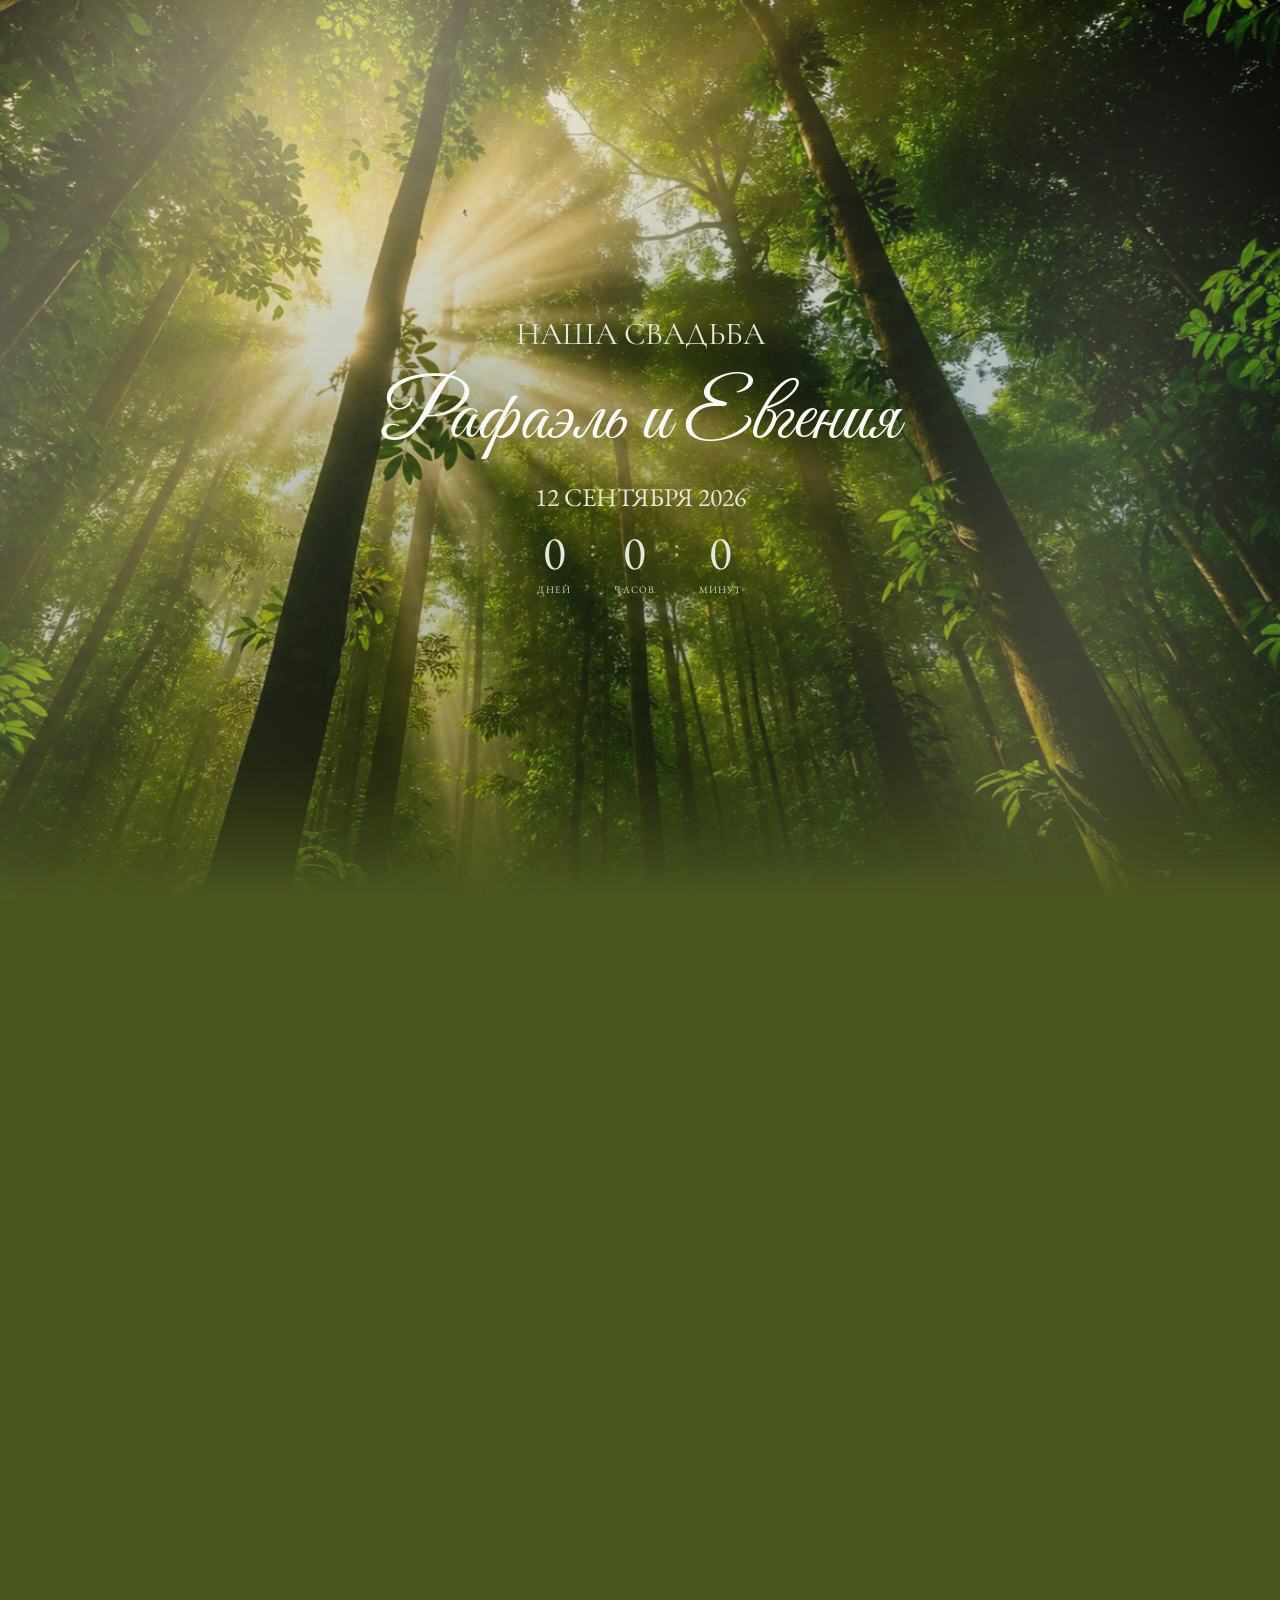
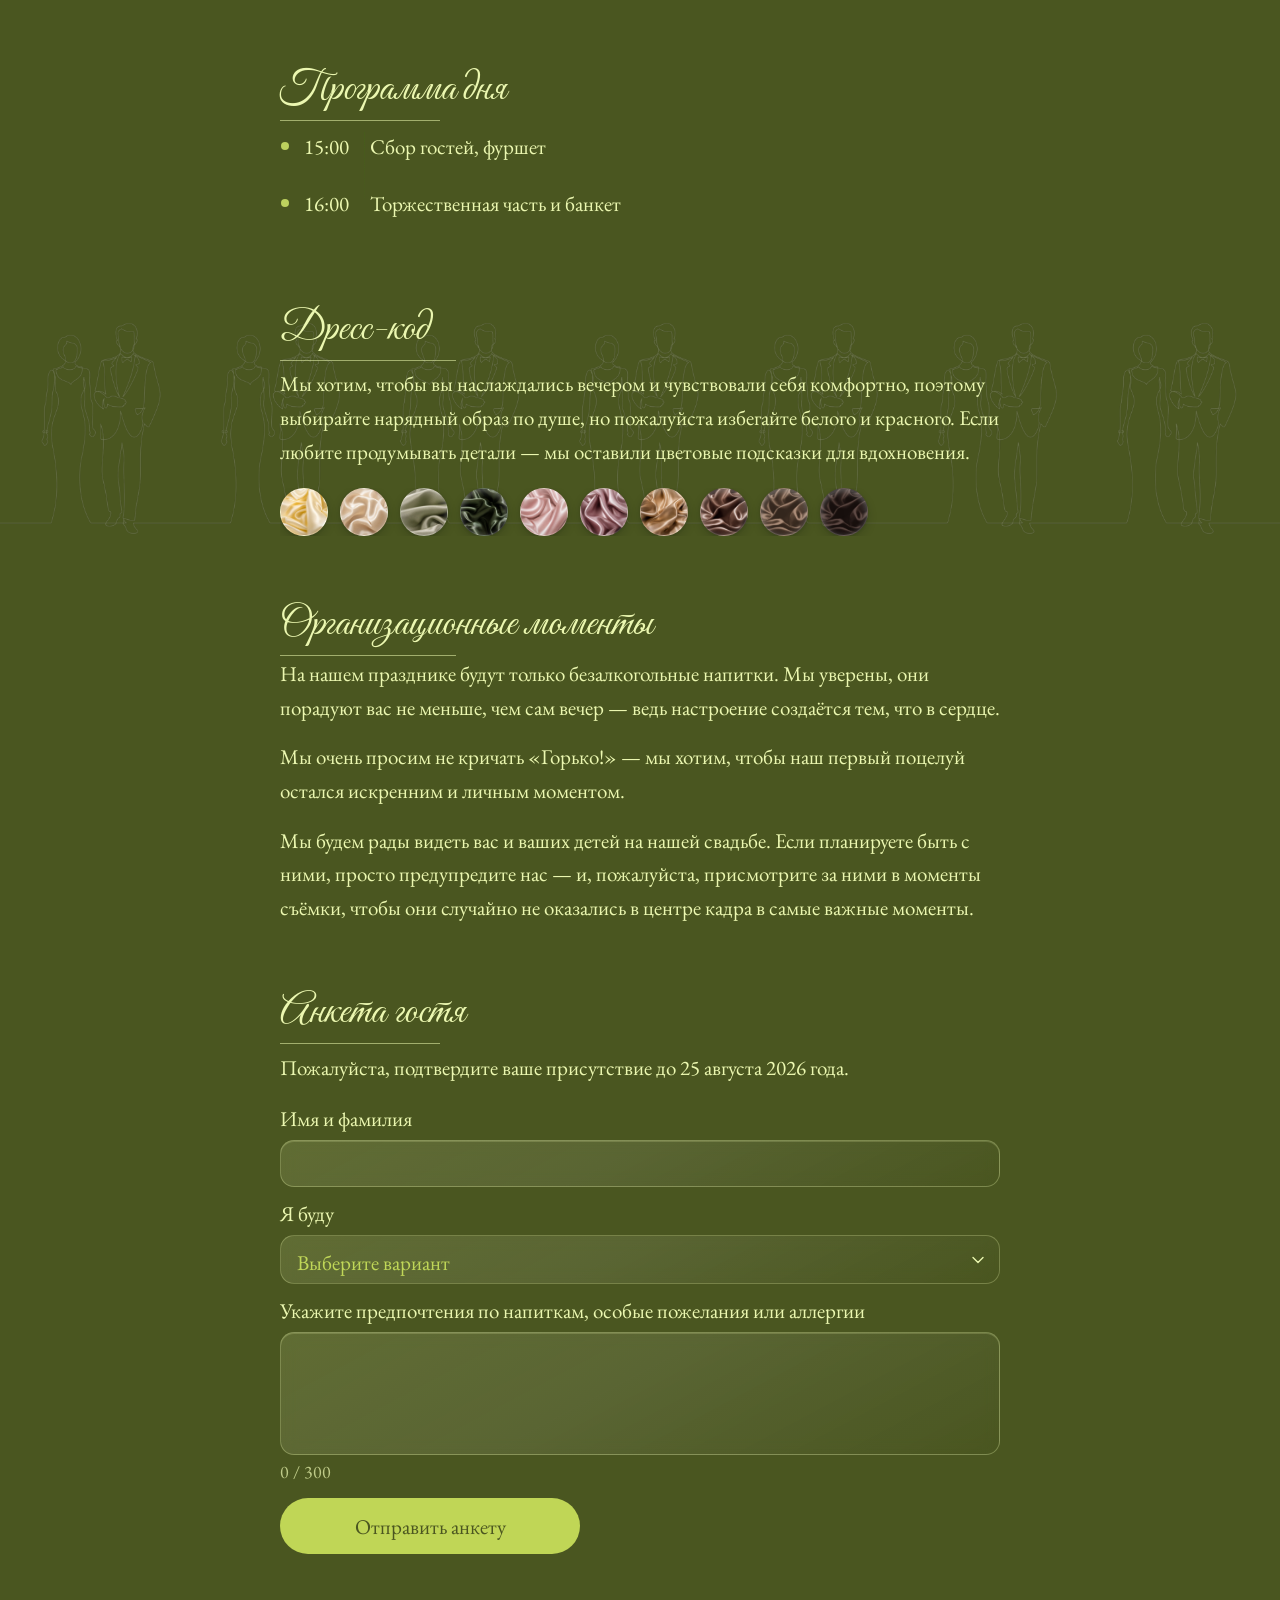
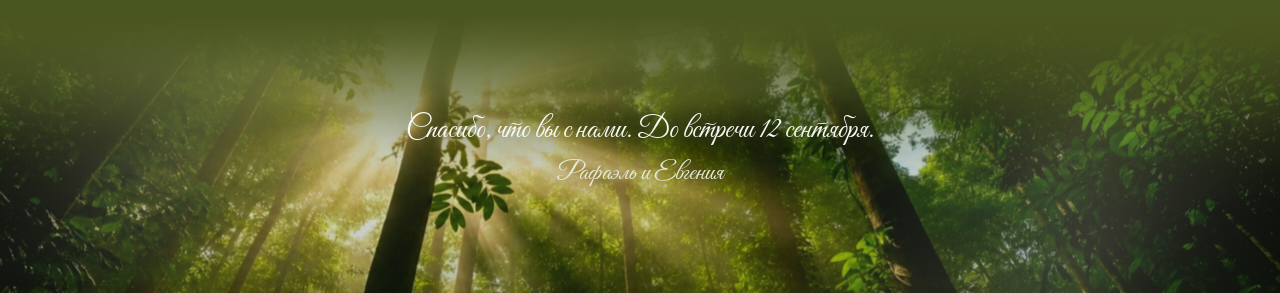
==== commit 5f59a7b4: "Плавный скролл на мобильной версии" ====
--- a/index.html
+++ b/index.html
@@ -25,7 +25,7 @@
     />
     <link rel="stylesheet" href="standard-invitations/fonts-pinterest.css?v=1" />
     <link rel="stylesheet" href="styles.css?v=136" />
-    <link rel="stylesheet" href="styles-mobile.css?v=131" />
+    <link rel="stylesheet" href="styles-mobile.css?v=132" />
     <link rel="stylesheet" href="text-editor.css?v=4" />
     <script>
       /* Режим правки только с ?edit=1 — для гостей панель скрыта */
@@ -354,6 +354,6 @@
     <script src="content.js?v=31"></script>
     <script src="design-theme.js?v=36"></script>
     <script src="text-editor.js?v=34"></script>
-    <script src="script.js?v=76"></script>
+    <script src="script.js?v=77"></script>
   </body>
 </html>
--- a/styles-mobile.css
+++ b/styles-mobile.css
@@ -1741,3 +1741,62 @@
     filter: blur(52px) saturate(1.4) brightness(1.3);
   }
 }
+
+/* ——— ≤768px: плавнее нативный скролл (меньше jank от GPU-эффектов) ——— */
+@media (max-width: 768px) {
+  html {
+    scroll-behavior: auto !important;
+  }
+
+  body {
+    overscroll-behavior-y: contain;
+    -webkit-overflow-scrolling: touch;
+  }
+
+  /* blur-фильтр + transform на каждом reveal — дёргает композитор */
+  .reveal {
+    filter: none;
+    transition: opacity 0.45s ease, transform 0.45s ease;
+  }
+
+  .reveal.is-visible {
+    filter: none;
+  }
+
+  /* Ken Burns + will-change на полноэкранном фото */
+  .hero-media-img,
+  footer.final.final-scene .hero-media-img {
+    animation: none !important;
+    will-change: auto;
+    transform: scale(1.12);
+  }
+
+  .hero-sun-glow,
+  .hero-light-leak,
+  .hero-light-leak--a,
+  .hero-light-leak--b {
+    animation: none !important;
+  }
+
+  /* Фиксированные лучи с blur + бесконечный transform — главный источник рывков */
+  html.layout-unified .site-light-ambience {
+    contain: paint;
+    transform: translateZ(0);
+  }
+
+  html.layout-unified .site-light-ambience .hero-beam,
+  .hero .hero-beam,
+  footer.final.final-scene .hero-beam {
+    animation: none !important;
+    will-change: auto;
+  }
+
+  html.layout-unified .site-light-ambience .hero-beam {
+    filter: blur(28px) saturate(1.35) brightness(1.28);
+  }
+
+  .hero .hero-beam,
+  footer.final.final-scene .hero-beam {
+    filter: blur(28px) saturate(1.3) brightness(1.22);
+  }
+}
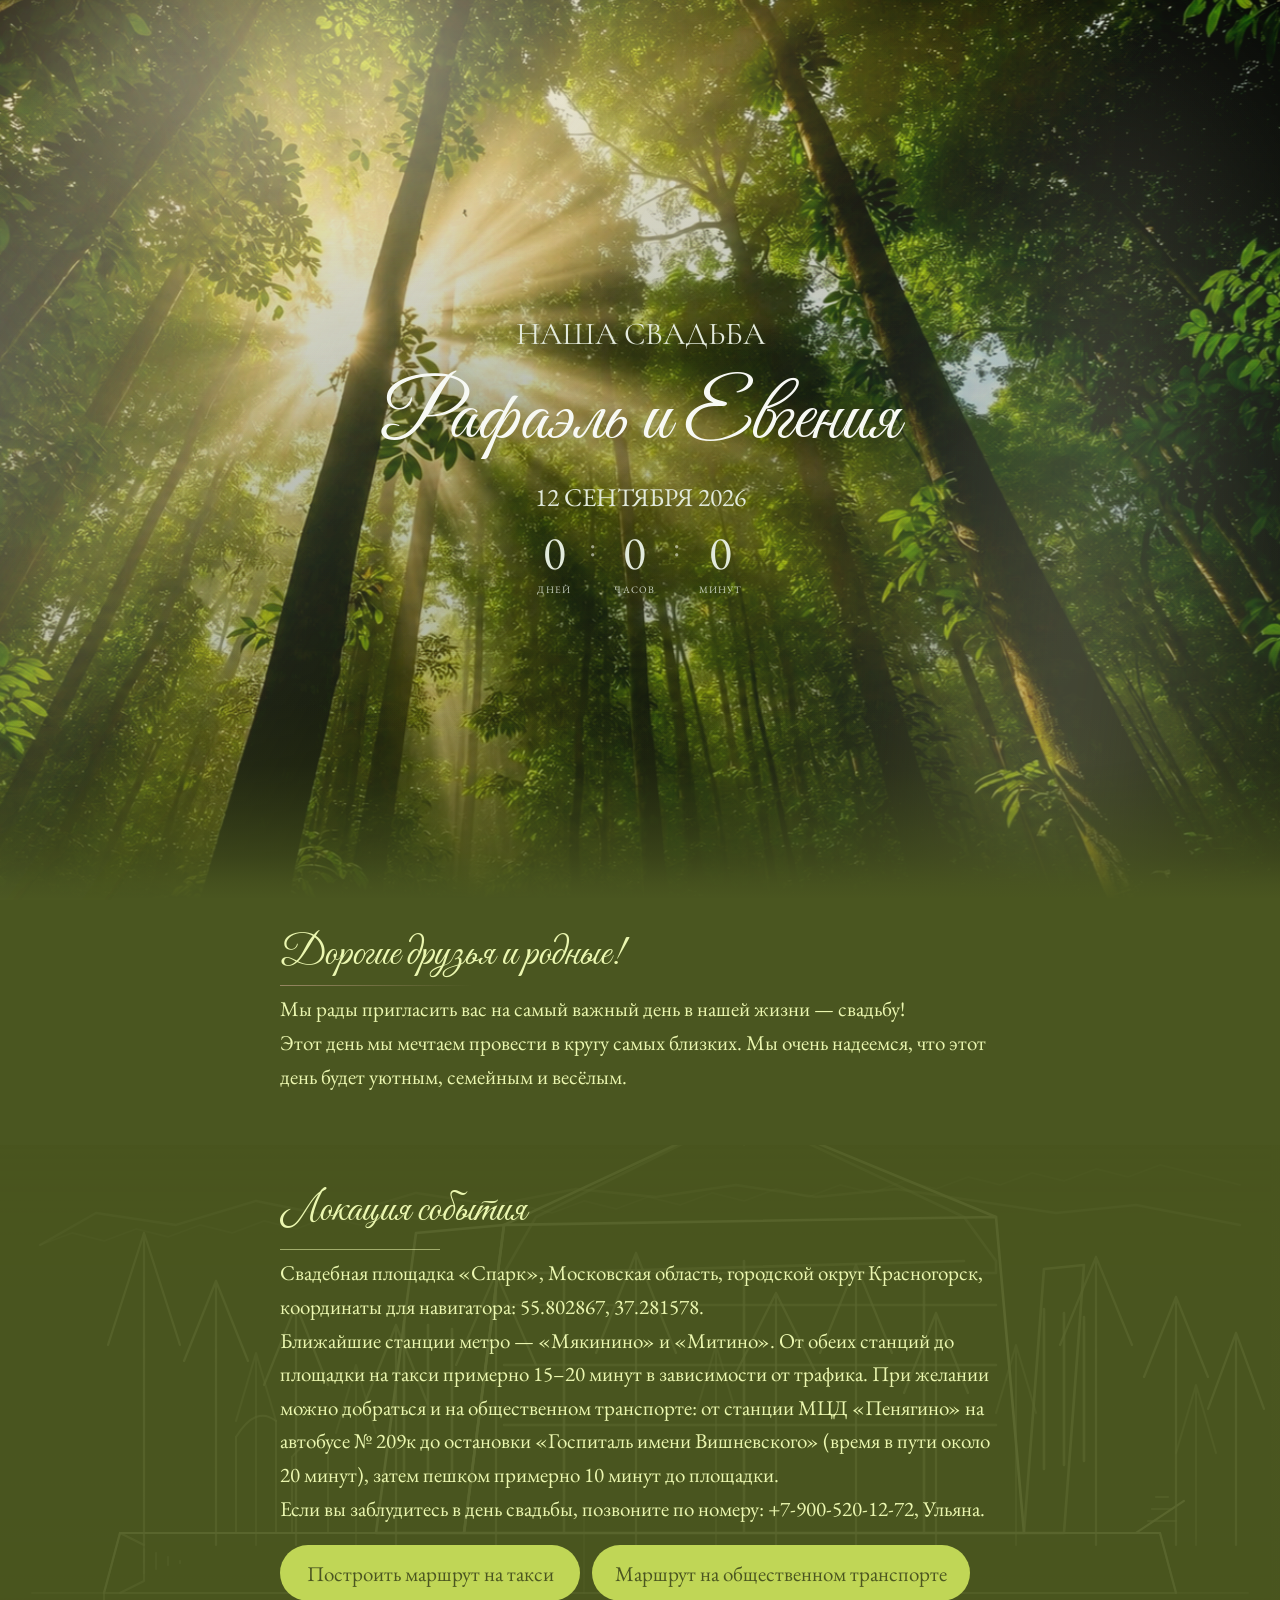
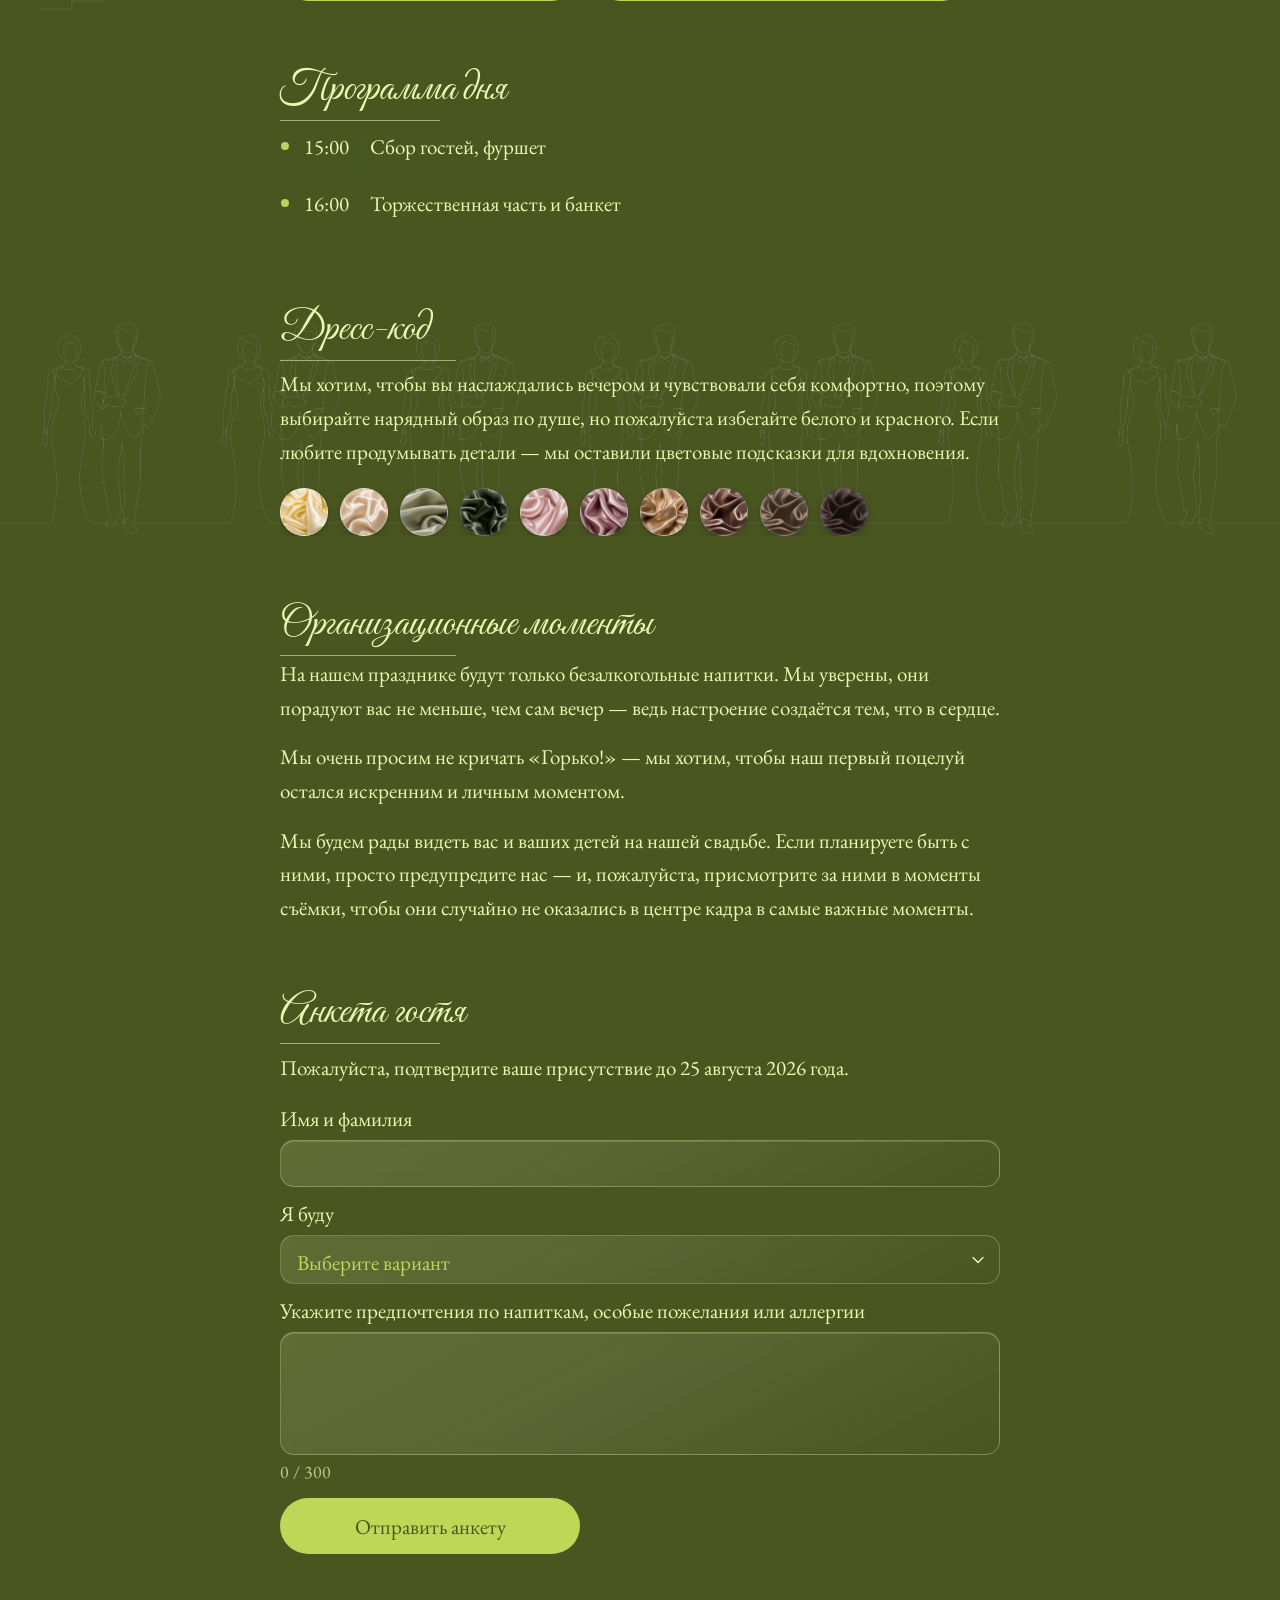
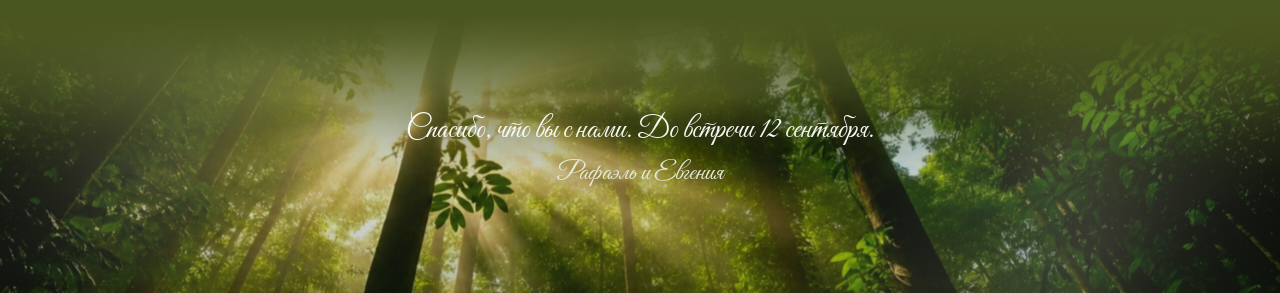
==== commit e01e87a3: "исправление отображения лучей и текста" ====
--- a/index.html
+++ b/index.html
@@ -25,7 +25,7 @@
     />
     <link rel="stylesheet" href="standard-invitations/fonts-pinterest.css?v=1" />
     <link rel="stylesheet" href="styles.css?v=136" />
-    <link rel="stylesheet" href="styles-mobile.css?v=132" />
+    <link rel="stylesheet" href="styles-mobile.css?v=133" />
     <link rel="stylesheet" href="text-editor.css?v=4" />
     <script>
       /* Режим правки только с ?edit=1 — для гостей панель скрыта */
--- a/styles-mobile.css
+++ b/styles-mobile.css
@@ -1742,7 +1742,7 @@
   }
 }
 
-/* ——— ≤768px: плавнее нативный скролл (меньше jank от GPU-эффектов) ——— */
+/* ——— ≤768px: плавный скролл без потери лучей и текста ——— */
 @media (max-width: 768px) {
   html {
     scroll-behavior: auto !important;
@@ -1753,17 +1753,21 @@
     -webkit-overflow-scrolling: touch;
   }
 
-  /* blur-фильтр + transform на каждом reveal — дёргает композитор */
+  /* Текст сразу, без «задержки» появления */
   .reveal {
+    opacity: 1;
+    transform: none;
     filter: none;
-    transition: opacity 0.45s ease, transform 0.45s ease;
+    transition: none;
   }
 
   .reveal.is-visible {
+    opacity: 1;
+    transform: none;
     filter: none;
   }
 
-  /* Ken Burns + will-change на полноэкранном фото */
+  /* Ken Burns на полном экране даёт рывки — фото статично */
   .hero-media-img,
   footer.final.final-scene .hero-media-img {
     animation: none !important;
@@ -1771,32 +1775,10 @@
     transform: scale(1.12);
   }
 
-  .hero-sun-glow,
-  .hero-light-leak,
-  .hero-light-leak--a,
-  .hero-light-leak--b {
-    animation: none !important;
-  }
-
-  /* Фиксированные лучи с blur + бесконечный transform — главный источник рывков */
-  html.layout-unified .site-light-ambience {
-    contain: paint;
-    transform: translateZ(0);
-  }
-
+  /* Лучи снова анимируются; без will-change — меньше jank при скролле */
   html.layout-unified .site-light-ambience .hero-beam,
   .hero .hero-beam,
   footer.final.final-scene .hero-beam {
-    animation: none !important;
     will-change: auto;
   }
-
-  html.layout-unified .site-light-ambience .hero-beam {
-    filter: blur(28px) saturate(1.35) brightness(1.28);
-  }
-
-  .hero .hero-beam,
-  footer.final.final-scene .hero-beam {
-    filter: blur(28px) saturate(1.3) brightness(1.22);
-  }
 }
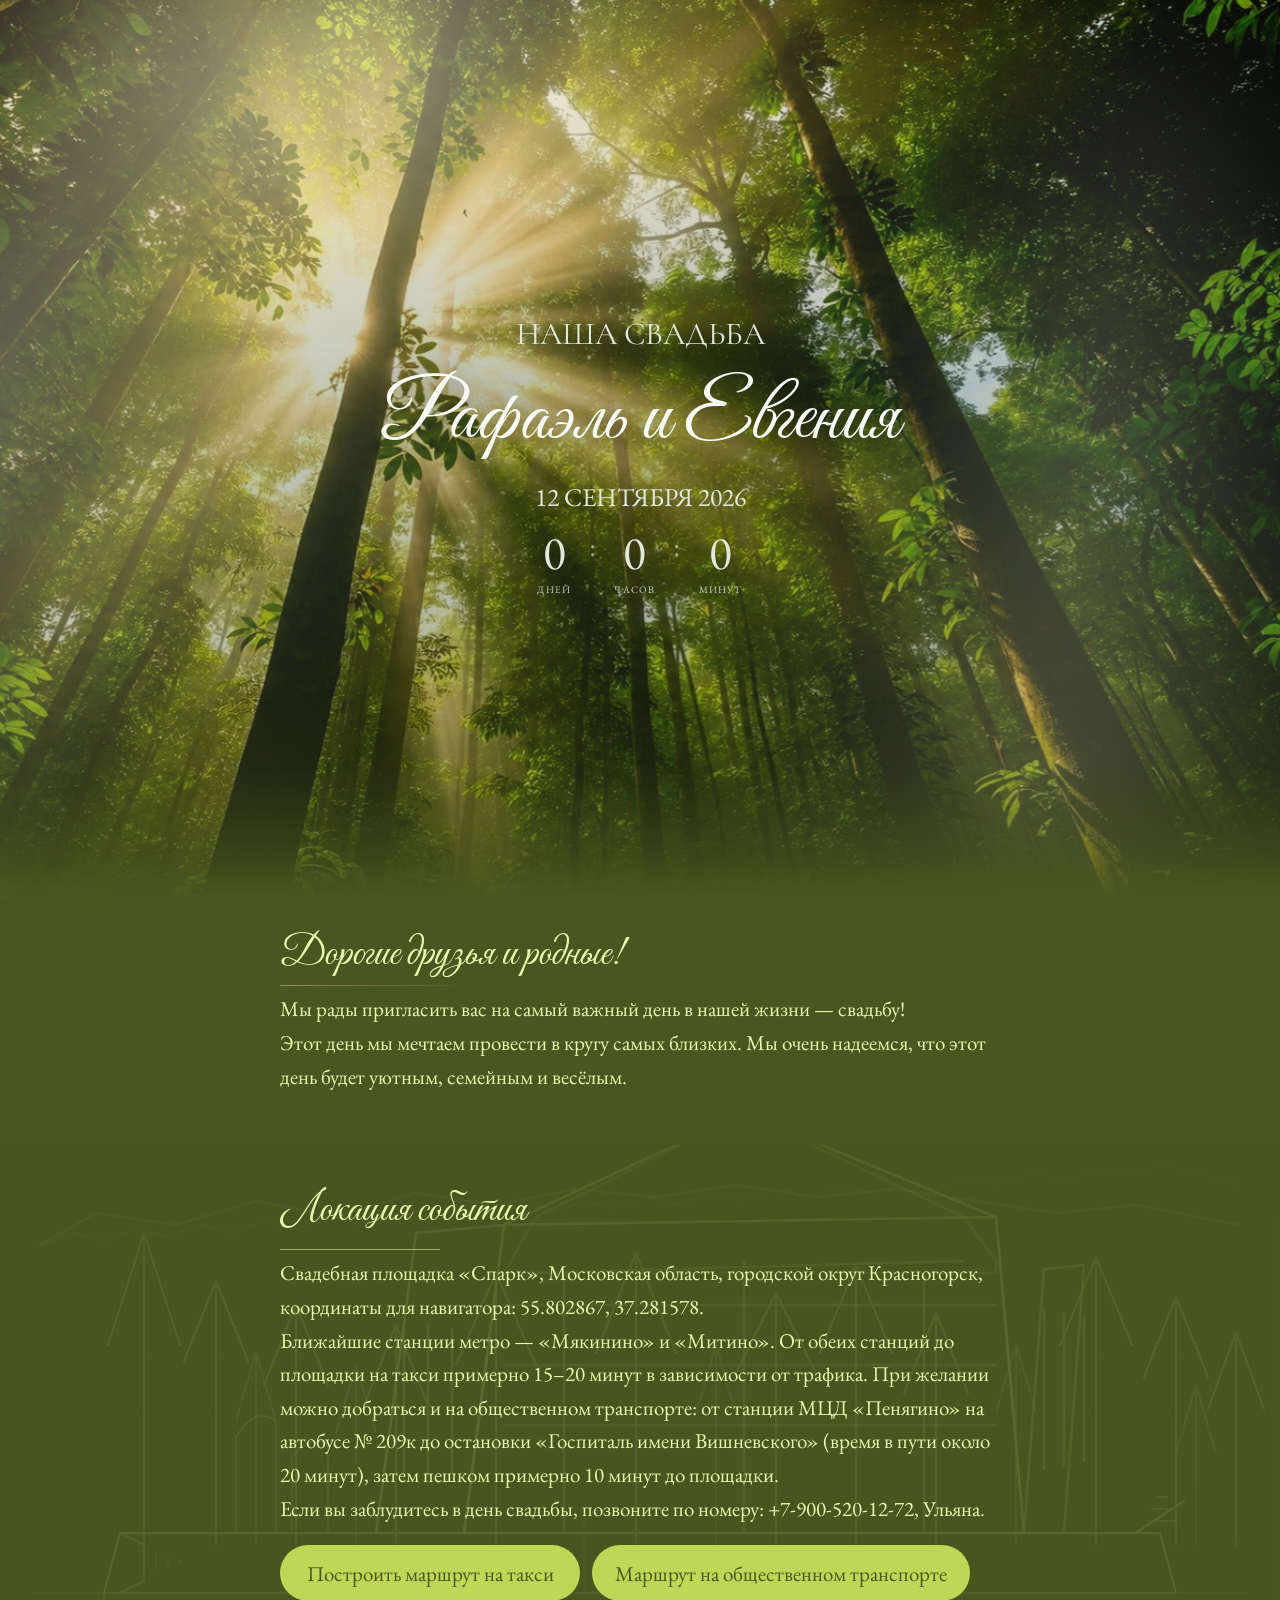
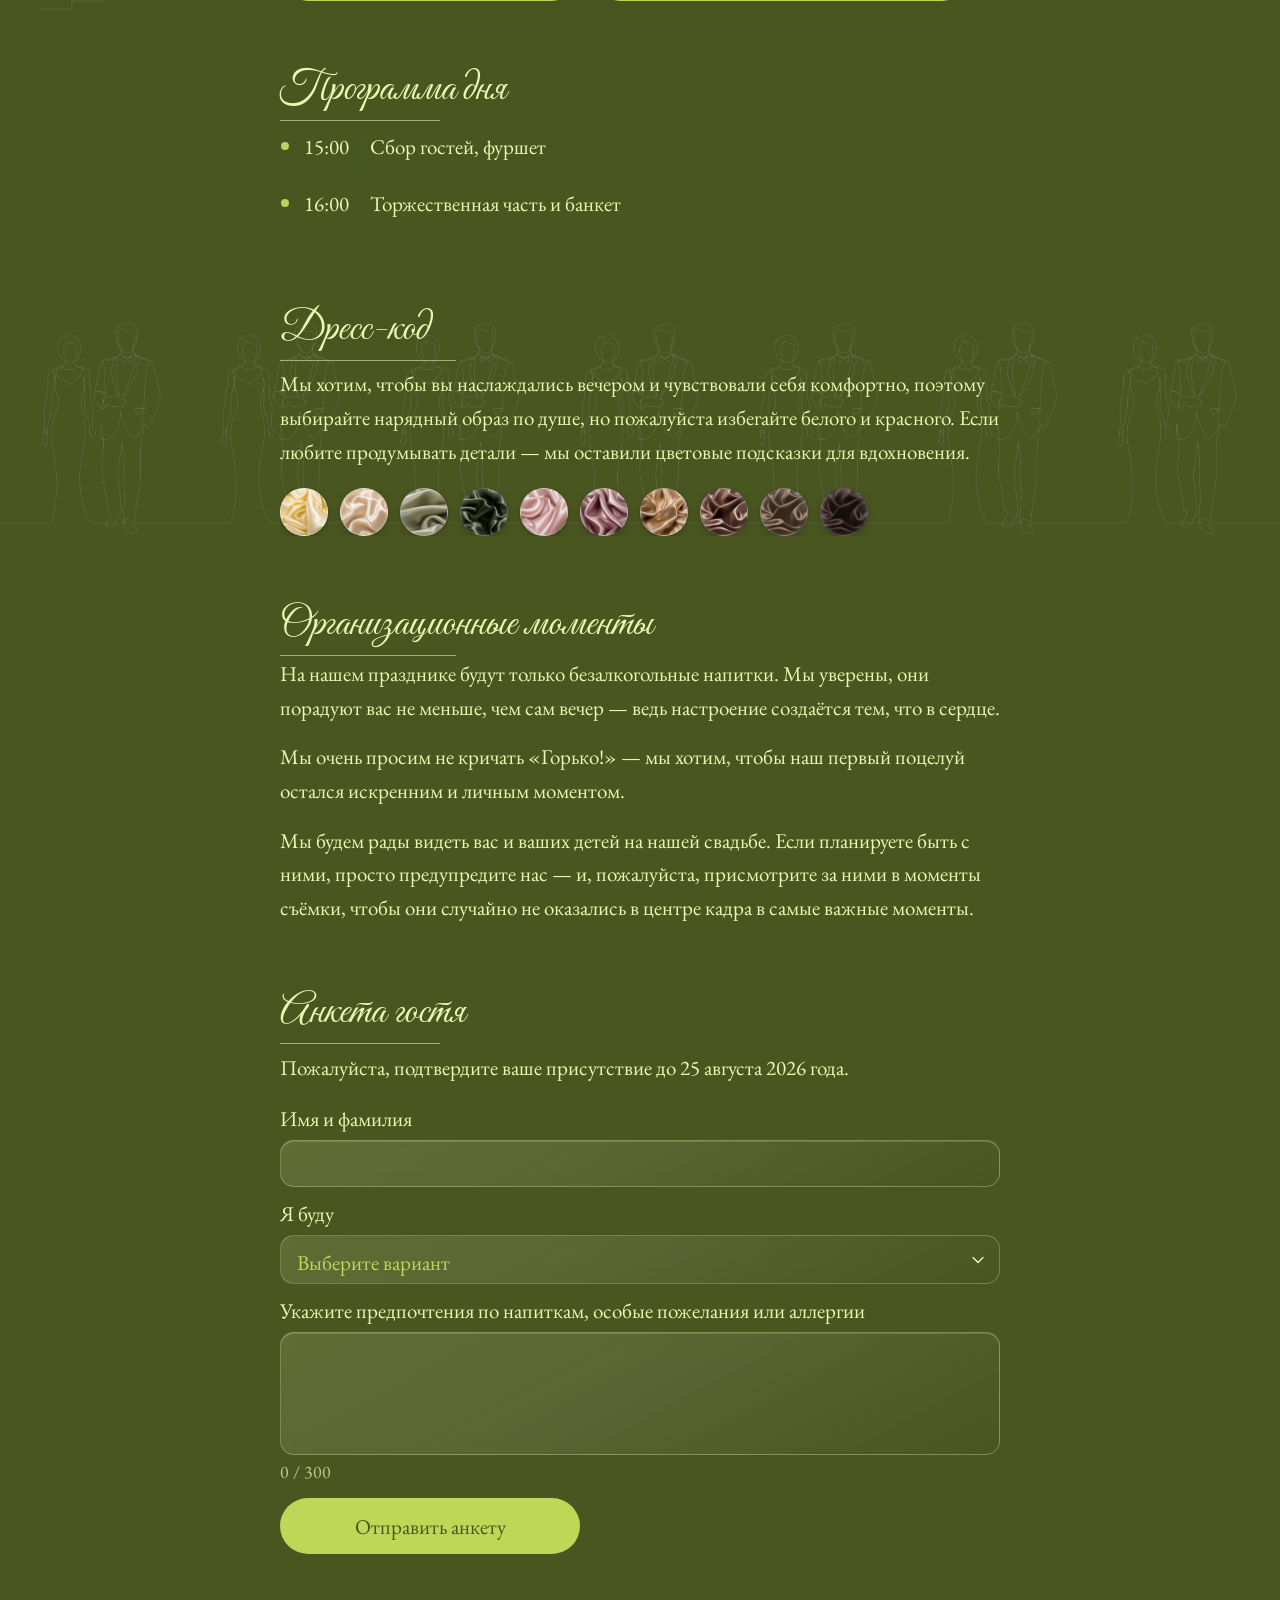
==== commit fcd289f7: "динамика фото на мобильной версии" ====
--- a/index.html
+++ b/index.html
@@ -25,7 +25,7 @@
     />
     <link rel="stylesheet" href="standard-invitations/fonts-pinterest.css?v=1" />
     <link rel="stylesheet" href="styles.css?v=136" />
-    <link rel="stylesheet" href="styles-mobile.css?v=133" />
+    <link rel="stylesheet" href="styles-mobile.css?v=134" />
     <link rel="stylesheet" href="text-editor.css?v=4" />
     <script>
       /* Режим правки только с ?edit=1 — для гостей панель скрыта */
--- a/styles-mobile.css
+++ b/styles-mobile.css
@@ -1767,15 +1767,7 @@
     filter: none;
   }
 
-  /* Ken Burns на полном экране даёт рывки — фото статично */
-  .hero-media-img,
-  footer.final.final-scene .hero-media-img {
-    animation: none !important;
-    will-change: auto;
-    transform: scale(1.12);
-  }
-
-  /* Лучи снова анимируются; без will-change — меньше jank при скролле */
+  /* Лучи анимируются; без will-change — меньше jank при скролле */
   html.layout-unified .site-light-ambience .hero-beam,
   .hero .hero-beam,
   footer.final.final-scene .hero-beam {
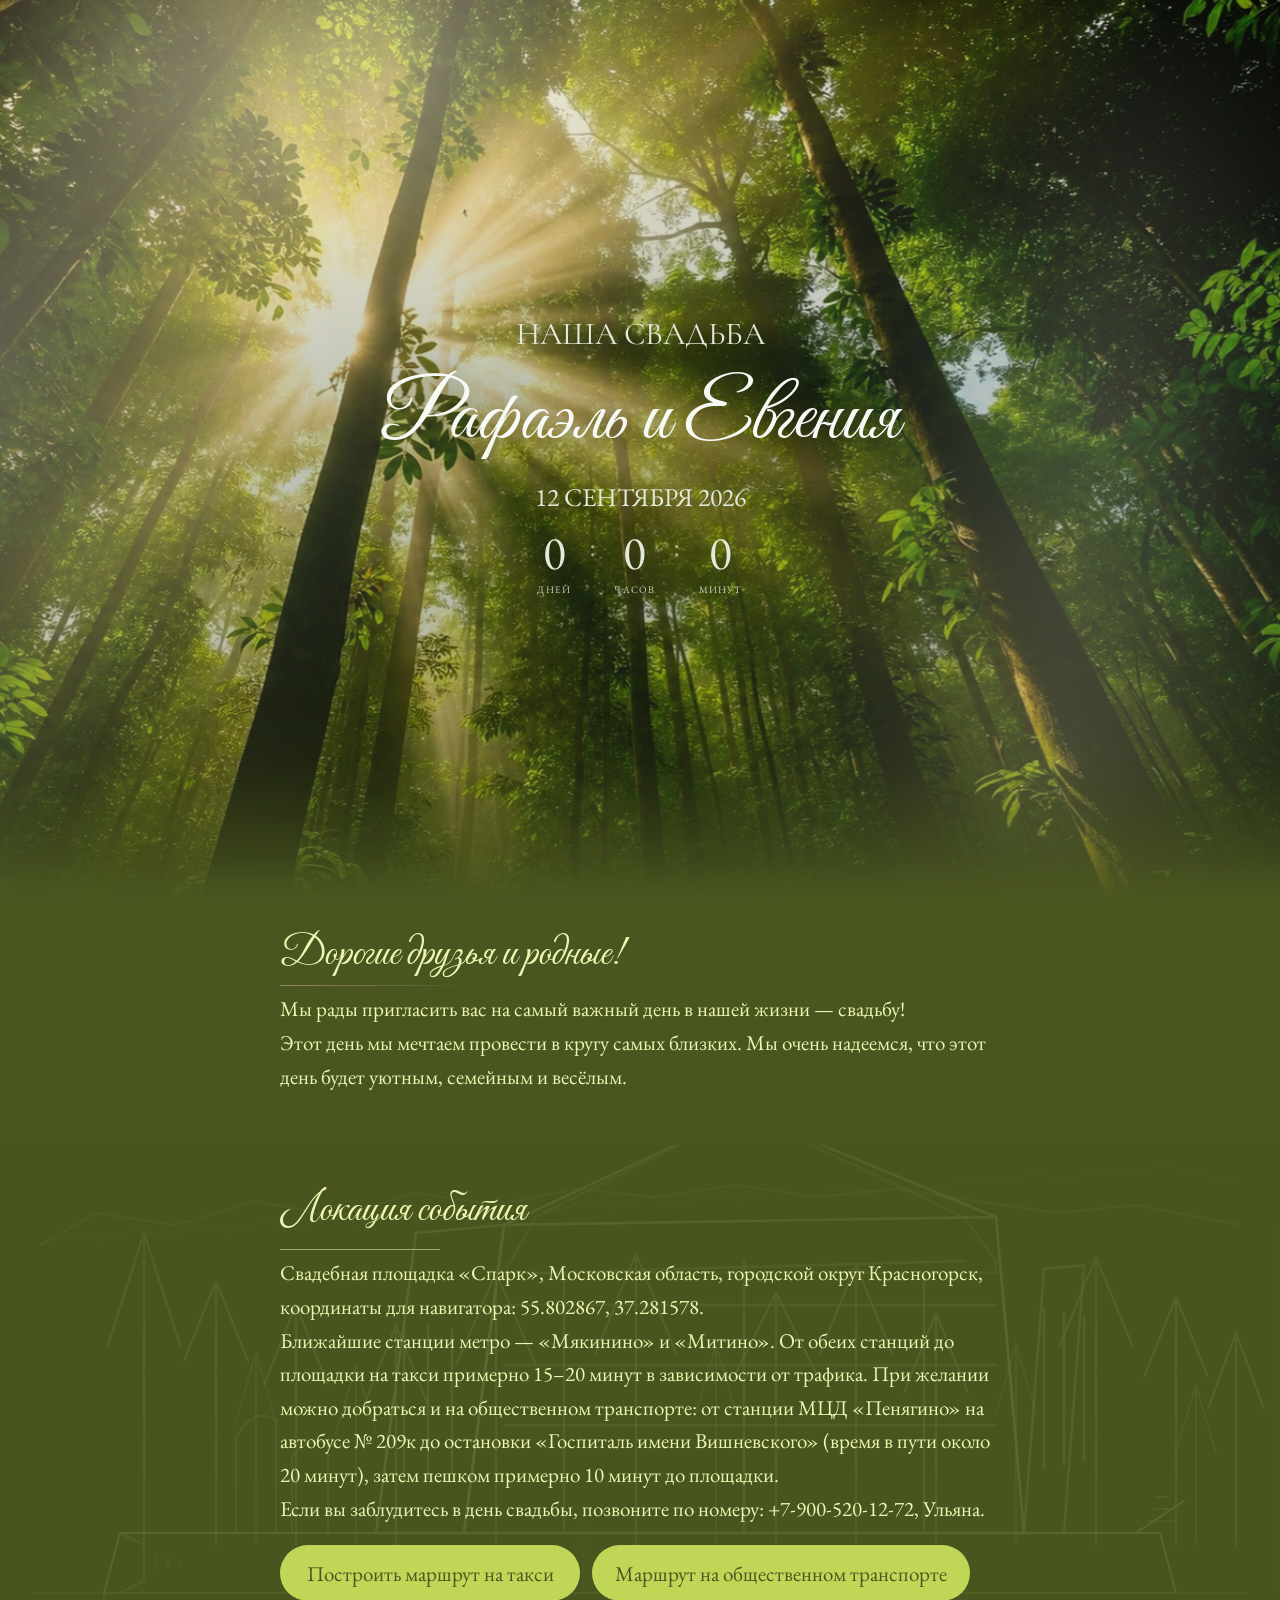
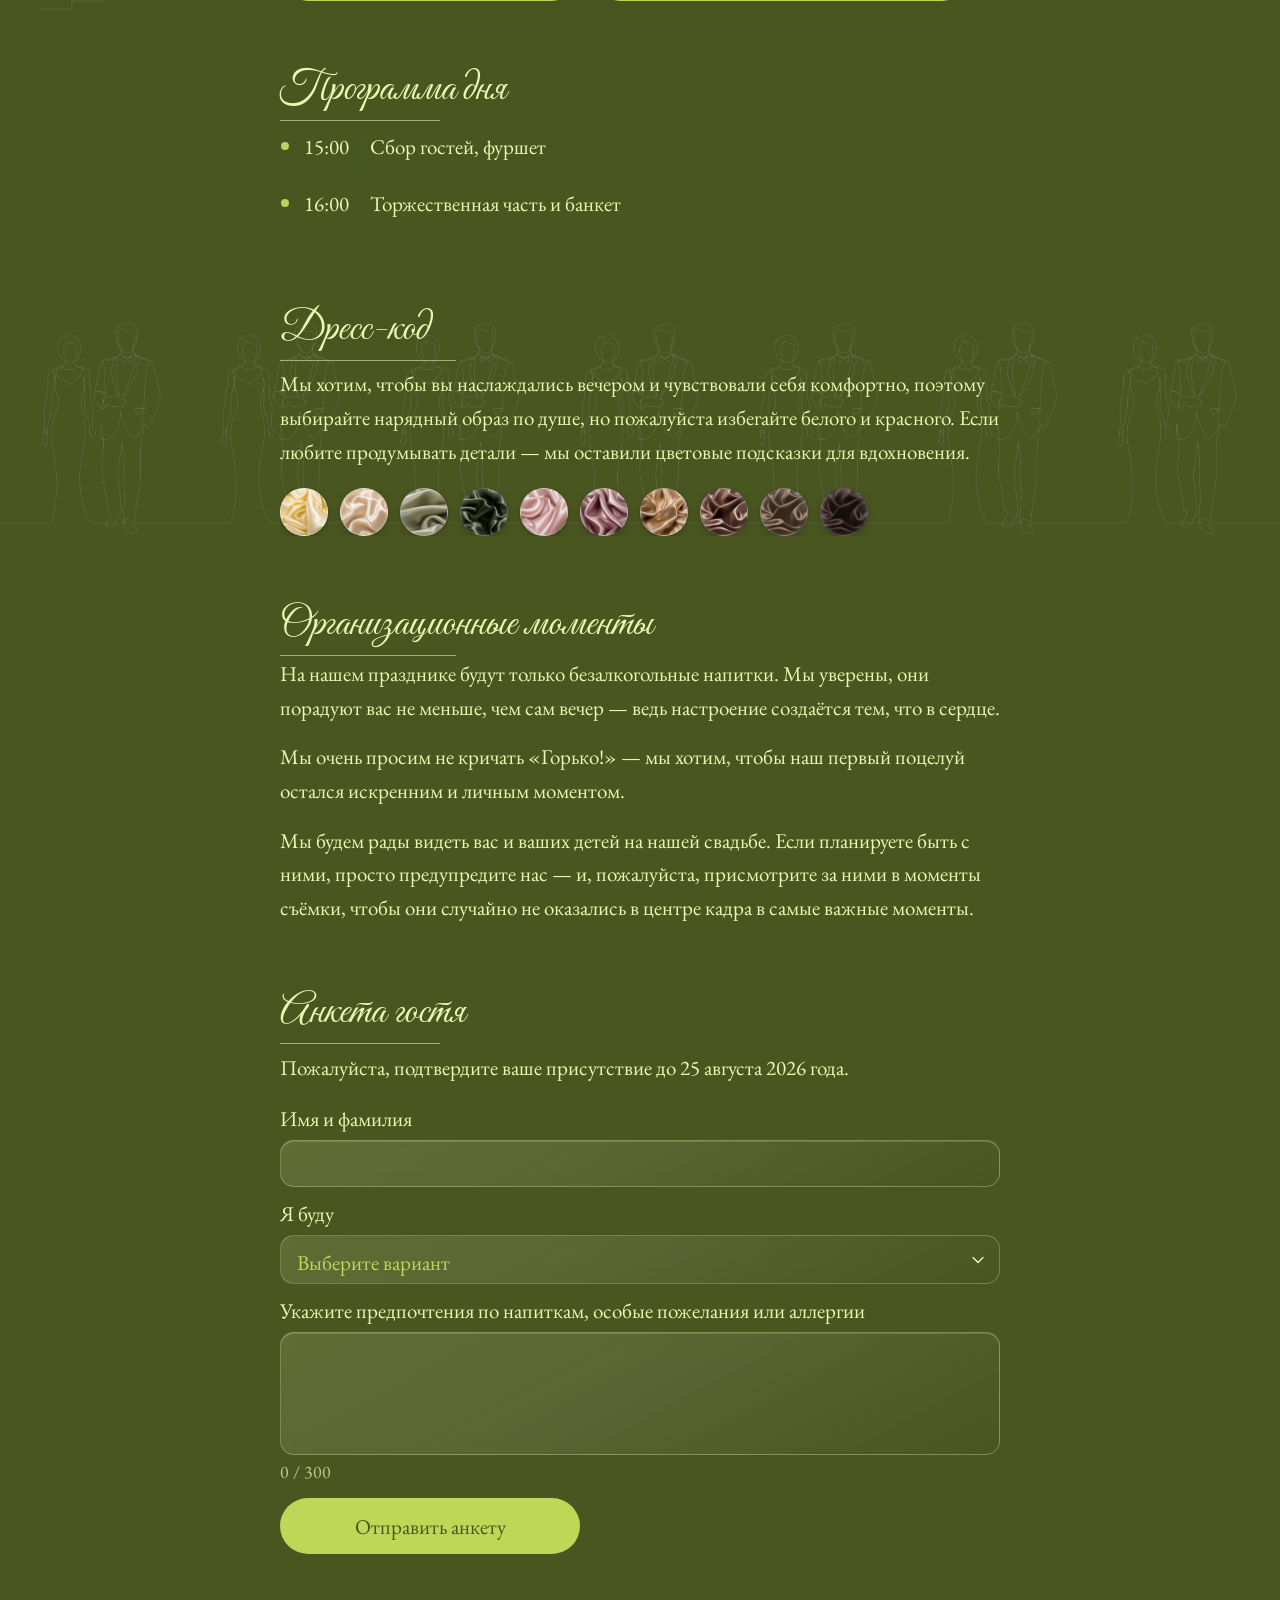
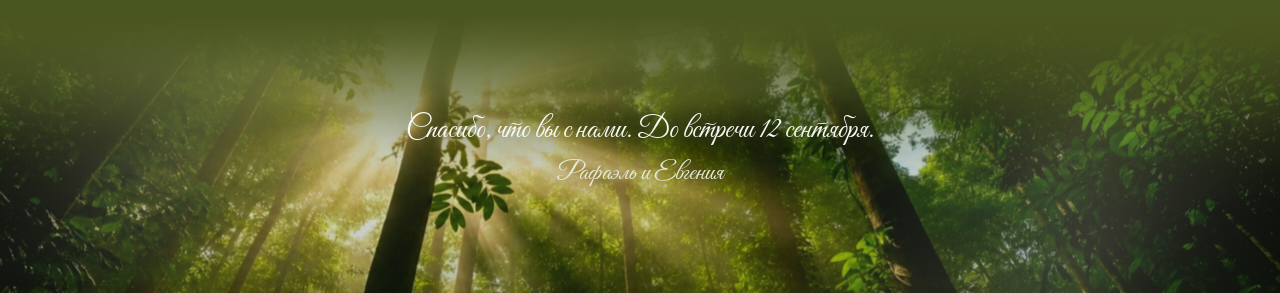
==== commit 03e7bec9: "синхронная загрузка настроек ТГ" ====
--- a/index.html
+++ b/index.html
@@ -35,7 +35,315 @@
         }
       } catch (e) {}
     </script>
-    <script src="theme-early.js?v=28"></script>
+    <!-- SITE_THEME_LOCK_INLINE_START -->
+    <script type="application/json" id="site-theme-lock-json">
+{
+  "version": 3,
+  "scope": "site-theme-lock",
+  "lockedAt": "2026-07-31T21:12:05.000Z",
+  "comment": "Freeze 2026-08-01: desktop+mobile visual state. Source: mobile-theme-lock-2026-07-31.json (desktop & mobile exports identical). Farewell editor sizes 30px/26px; mobile farewell 22px via styles-mobile.css. Broken *size* 42rem/21rem normalized to px.",
+  "theme": {
+    "--linen": "#4b5620",
+    "--dusty-rose": "#c0d656",
+    "--button-text": "#4b5620",
+    "--timer-bg": "#363c0e",
+    "--timer-border": "#33380e",
+    "--timer-text": "#dee5d8",
+    "--timer-glass-opacity": "10",
+    "--brass": "#ffd6ef",
+    "--content-band-bg": "#4a5620",
+    "--content-band-ink": "#ebf7b0",
+    "--section-block-gap": "2rem",
+    "--hero-bg": "#363c0e",
+    "--hero-color-kicker": "#e3eadc",
+    "--hero-color-heading": "#f7f9f4",
+    "--hero-color-lead": "#e2eadc",
+    "--hero-font-kicker": "cormorant-regular",
+    "--hero-font-kicker-style": "normal",
+    "--hero-font-kicker-weight": "400",
+    "--hero-font-heading": "great-vibes",
+    "--hero-font-heading-style": "normal",
+    "--hero-font-heading-weight": "400",
+    "--hero-font-lead": "eb-regular",
+    "--hero-font-lead-style": "normal",
+    "--hero-font-lead-weight": "400",
+    "--hero-size-kicker": "2rem",
+    "--hero-size-heading": "5rem",
+    "--hero-size-lead": "1.60rem",
+    "--hero-text-shadow": "0px 0px 30px rgba(24, 32, 20, 0.5)",
+    "--invite-bg": "#000000",
+    "--invite-color-title": "#c0d656",
+    "--invite-color-body": "#e0e7db",
+    "--invite-align-title": "left",
+    "--invite-align-body": "left",
+    "--invite-font-title": "great-vibes",
+    "--invite-font-title-style": "normal",
+    "--invite-font-title-weight": "400",
+    "--invite-font-body": "eb-regular",
+    "--invite-font-body-style": "normal",
+    "--invite-font-body-weight": "400",
+    "--invite-size-title": "42px",
+    "--invite-size-body": "21px",
+    "--details-bg": "#404a0e",
+    "--details-color-title": "#c1d556",
+    "--details-color-lead": "#c0d656",
+    "--details-color-body": "#e2e9dc",
+    "--details-align-title": "left",
+    "--details-align-body": "left",
+    "--details-font-title": "great-vibes",
+    "--details-font-title-style": "normal",
+    "--details-font-title-weight": "400",
+    "--details-font-lead": "eb-regular",
+    "--details-font-lead-style": "normal",
+    "--details-font-lead-weight": "400",
+    "--details-font-body": "eb-regular",
+    "--details-font-body-style": "normal",
+    "--details-font-body-weight": "400",
+    "--details-size-title": "42px",
+    "--details-size-lead": "21px",
+    "--details-size-body": "21px",
+    "--details-venue-sketch-color": "#475b1b",
+    "--details-venue-sketch-opacity": "60",
+    "--timeline-bg": "#363c0e",
+    "--timeline-color-title": "#c3d456",
+    "--timeline-color-lead": "#c1d556",
+    "--timeline-color-body": "#e2e9dc",
+    "--timeline-align-title": "left",
+    "--timeline-align-body": "left",
+    "--timeline-dot-color": "#bdd15e",
+    "--timeline-line-color": "#465d1a",
+    "--timeline-font-title": "great-vibes",
+    "--timeline-font-title-style": "normal",
+    "--timeline-font-title-weight": "400",
+    "--timeline-font-lead": "eb-regular",
+    "--timeline-font-lead-style": "normal",
+    "--timeline-font-lead-weight": "400",
+    "--timeline-font-body": "eb-regular",
+    "--timeline-font-body-style": "normal",
+    "--timeline-font-body-weight": "400",
+    "--timeline-size-title": "42px",
+    "--timeline-size-lead": "21px",
+    "--timeline-size-body": "21px",
+    "--dresscode-bg": "#3a4513",
+    "--dresscode-color-title": "#c1d556",
+    "--dresscode-color-body": "#e0e7db",
+    "--dresscode-align-title": "left",
+    "--dresscode-align-body": "left",
+    "--dresscode-font-title": "great-vibes",
+    "--dresscode-font-title-style": "normal",
+    "--dresscode-font-title-weight": "400",
+    "--dresscode-font-body": "eb-regular",
+    "--dresscode-font-body-style": "normal",
+    "--dresscode-font-body-weight": "400",
+    "--dresscode-size-title": "42px",
+    "--dresscode-size-body": "21px",
+    "--dresscode-couple-opacity": "20",
+    "--organization-bg": "#404a0e",
+    "--organization-color-title": "#c1d556",
+    "--organization-color-body": "#e2e9dc",
+    "--organization-align-title": "left",
+    "--organization-align-body": "left",
+    "--organization-font-title": "great-vibes",
+    "--organization-font-title-style": "normal",
+    "--organization-font-title-weight": "400",
+    "--organization-font-body": "eb-regular",
+    "--organization-font-body-style": "normal",
+    "--organization-font-body-weight": "400",
+    "--organization-size-title": "42px",
+    "--organization-size-body": "21px",
+    "--rsvp-bg": "#363c0e",
+    "--rsvp-color-title": "#b9d055",
+    "--rsvp-color-body": "#c0d758",
+    "--rsvp-align-title": "left",
+    "--rsvp-align-body": "left",
+    "--rsvp-font-title": "great-vibes",
+    "--rsvp-font-title-style": "normal",
+    "--rsvp-font-title-weight": "400",
+    "--rsvp-font-body": "eb-regular",
+    "--rsvp-font-body-style": "normal",
+    "--rsvp-font-body-weight": "400",
+    "--rsvp-size-title": "42px",
+    "--rsvp-size-body": "21px",
+    "--rsvp-field-opacity": "20",
+    "--final-bg": "#363c0e",
+    "--final-color-heading": "#bed757",
+    "--final-align-heading": "center",
+    "--final-font-heading": "great-vibes",
+    "--final-font-heading-style": "normal",
+    "--final-font-heading-weight": "400",
+    "--final-size-heading": "42px",
+    "--final-align-heading-line": "0 auto"
+  },
+  "copy": {
+    "heroTitle": "Наша свадьба",
+    "heroDate": "12 сентября 2026",
+    "inviteKicker": "Дорогие друзья и родные!",
+    "inviteBody": "Мы рады пригласить вас на самый важный день в нашей жизни — свадьбу! \nЭтот день мы мечтаем провести в кругу самых близких. Мы очень надеемся, что этот день будет уютным, семейным и весёлым.",
+    "rsvpTitle": "Анкета гостя",
+    "rsvpIntro": "Пожалуйста, подтвердите ваше присутствие до 25 августа 2026 года."
+  },
+  "editor": {
+    "richCopy": {
+      "detailsTitle": "<div><span>Локация события</span></div>",
+      "detailsLocationBody": "<p>Свадебная площадка «Спарк», Московская область, городской округ Красногорск, координаты для навигатора: 55.802867, 37.281578.</p><p>Ближайшие станции метро — «Мякинино» и «Митино». От обеих станций до площадки на такси примерно 15–20 минут в зависимости от трафика. При желании можно добраться и на общественном транспорте: от станции МЦД «Пенягино» на автобусе № 209к до остановки «Госпиталь имени Вишневского» (время в пути около 20 минут), затем пешком примерно 10 минут до площадки.</p><p>Если вы заблудитесь в день свадьбы, позвоните по номеру: +7-900-520-12-72, Ульяна.</p>",
+      "inviteKicker": "Дорогие друзья и родные!",
+      "heroText": "Мы рады пригласить вас на самый важный день в нашей жизни — свадьбу!&nbsp;\nЭтот день мы мечтаем провести в кругу самых близких.&nbsp;Мы очень надеемся, что этот день будет уютным, семейным и весёлым.",
+      "taxiRouteLabel": "Построить маршрут на такси",
+      "finalText": "<span style=\"font-family: &quot;Great Vibes&quot;, cursive\">Спасибо, что вы с нами. До встречи 12 сентября.</span>",
+      "heroNames": "Рафаэль и Евгения",
+      "heroTitle": "НАША СВАДЬБА",
+      "heroDate": "12 СЕНТЯБРЯ 2026",
+      "organizationTitle": "Организационные моменты",
+      "finalText__style": "font-size: 30px !important",
+      "finalSignature": "<span style=\"font-family: &quot;Great Vibes&quot;, cursive\">Рафаэль и Евгения</span>",
+      "finalSignature__style": "font-size: 26px !important",
+      "rsvpTitle": "Анкета гостя"
+    },
+    "editableSizes": {
+      "heroTitle": {
+        "width": "720px",
+        "height": "68px"
+      },
+      "heroNames": {
+        "width": "720px",
+        "height": "116px"
+      },
+      "heroDate": {
+        "width": "720px",
+        "height": "53px"
+      },
+      "inviteKicker": {
+        "width": "721px",
+        "height": "52px"
+      },
+      "heroText": {
+        "width": "720px",
+        "height": "110px"
+      },
+      "detailsTitle": {
+        "width": "720px",
+        "height": "60px"
+      },
+      "detailsLocationBody": {
+        "width": "720px",
+        "height": "259px"
+      },
+      "timelineTitle": {
+        "width": "720px",
+        "height": "52px"
+      },
+      "dresscodeTitle": {
+        "width": "720px",
+        "height": "51px"
+      },
+      "dresscodeText": {
+        "width": "720px",
+        "height": "140px"
+      },
+      "organizationTitle": {
+        "width": "721px",
+        "height": "45px"
+      },
+      "orgDrinks": {
+        "width": "720px",
+        "height": "60px"
+      },
+      "orgKiss": {
+        "width": "720px",
+        "height": "76px"
+      },
+      "orgKids": {
+        "width": "720px",
+        "height": "106px"
+      },
+      "rsvpTitle": {
+        "width": "719px",
+        "height": "49px"
+      },
+      "rsvpIntro": {
+        "width": "720px",
+        "height": "50px"
+      },
+      "rsvpNameLabel": {
+        "width": "720px",
+        "height": "29px"
+      },
+      "rsvpAttendanceLabel": {
+        "width": "720px",
+        "height": "37px"
+      },
+      "rsvpCommentLabel": {
+        "width": "720px",
+        "height": "35px"
+      },
+      "submitBtn": {
+        "width": "260px",
+        "height": "48px"
+      },
+      "timelineTime0": {
+        "width": "82px",
+        "height": "27px"
+      },
+      "timelineEvent0": {
+        "width": "608px",
+        "height": "50px"
+      },
+      "timelineTime1": {
+        "width": "82px",
+        "height": "27px"
+      },
+      "timelineEvent1": {
+        "width": "608px",
+        "height": "50px"
+      },
+      "timelineTime2": {
+        "width": "82px",
+        "height": "27px"
+      },
+      "timelineEvent2": {
+        "width": "608px",
+        "height": "50px"
+      },
+      "timelineTime3": {
+        "width": "82px",
+        "height": "27px"
+      },
+      "timelineEvent3": {
+        "width": "608px",
+        "height": "50px"
+      },
+      "timelineTime4": {
+        "width": "82px",
+        "height": "27px"
+      },
+      "timelineEvent4": {
+        "width": "608px",
+        "height": "50px"
+      }
+    },
+    "fieldSizes": {
+      "name": {
+        "width": "720px",
+        "height": "47px"
+      },
+      "attendance": {
+        "width": "720px",
+        "height": "49px"
+      },
+      "comment": {
+        "width": "720px",
+        "height": "123px"
+      },
+      "partnerName": {
+        "width": "0px",
+        "height": "0px"
+      }
+    }
+  }
+}
+    </script>
+    <!-- SITE_THEME_LOCK_INLINE_END -->
+    <script src="theme-early.js?v=29"></script>
     <style>
       /* Прелоадер: ничего не показываем, пока шрифты и дата готовы */
       .preloader-monogram,
@@ -354,6 +662,6 @@
     <script src="content.js?v=31"></script>
     <script src="design-theme.js?v=36"></script>
     <script src="text-editor.js?v=34"></script>
-    <script src="script.js?v=77"></script>
+    <script src="script.js?v=78"></script>
   </body>
 </html>
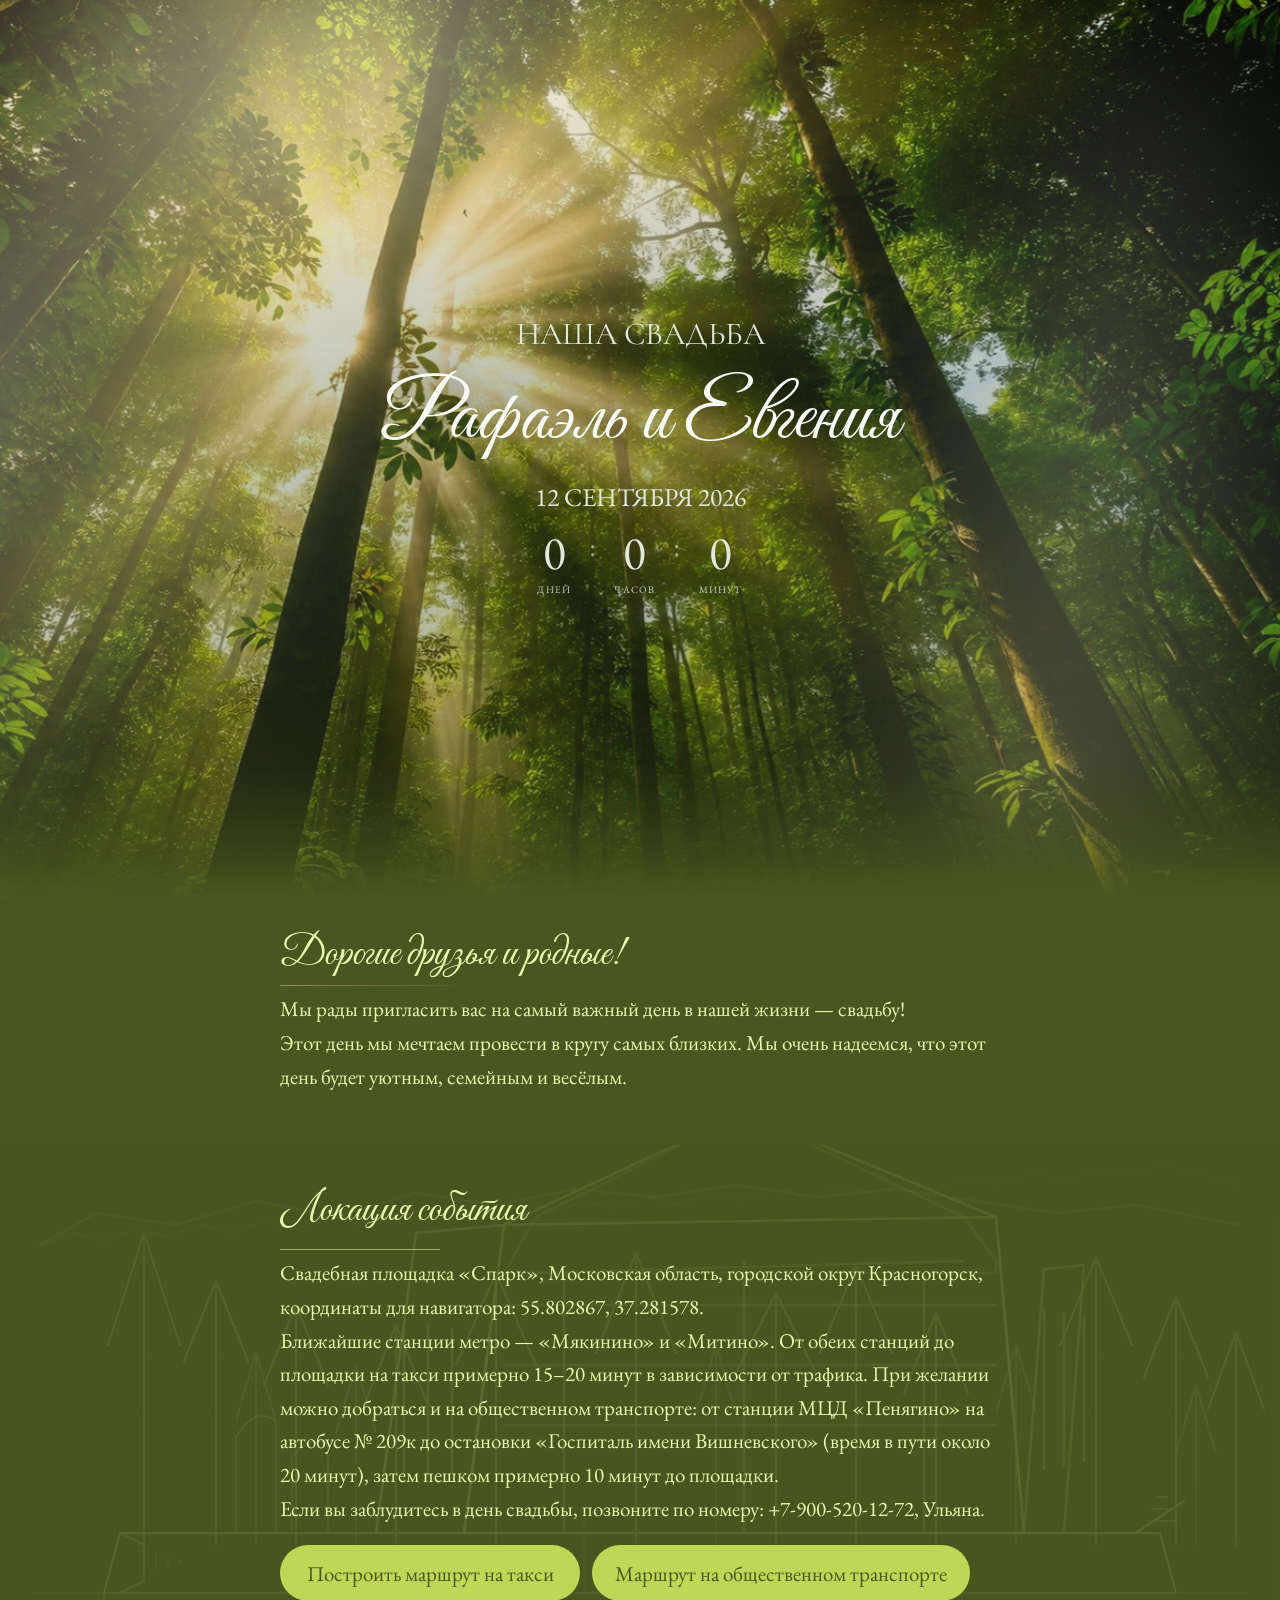
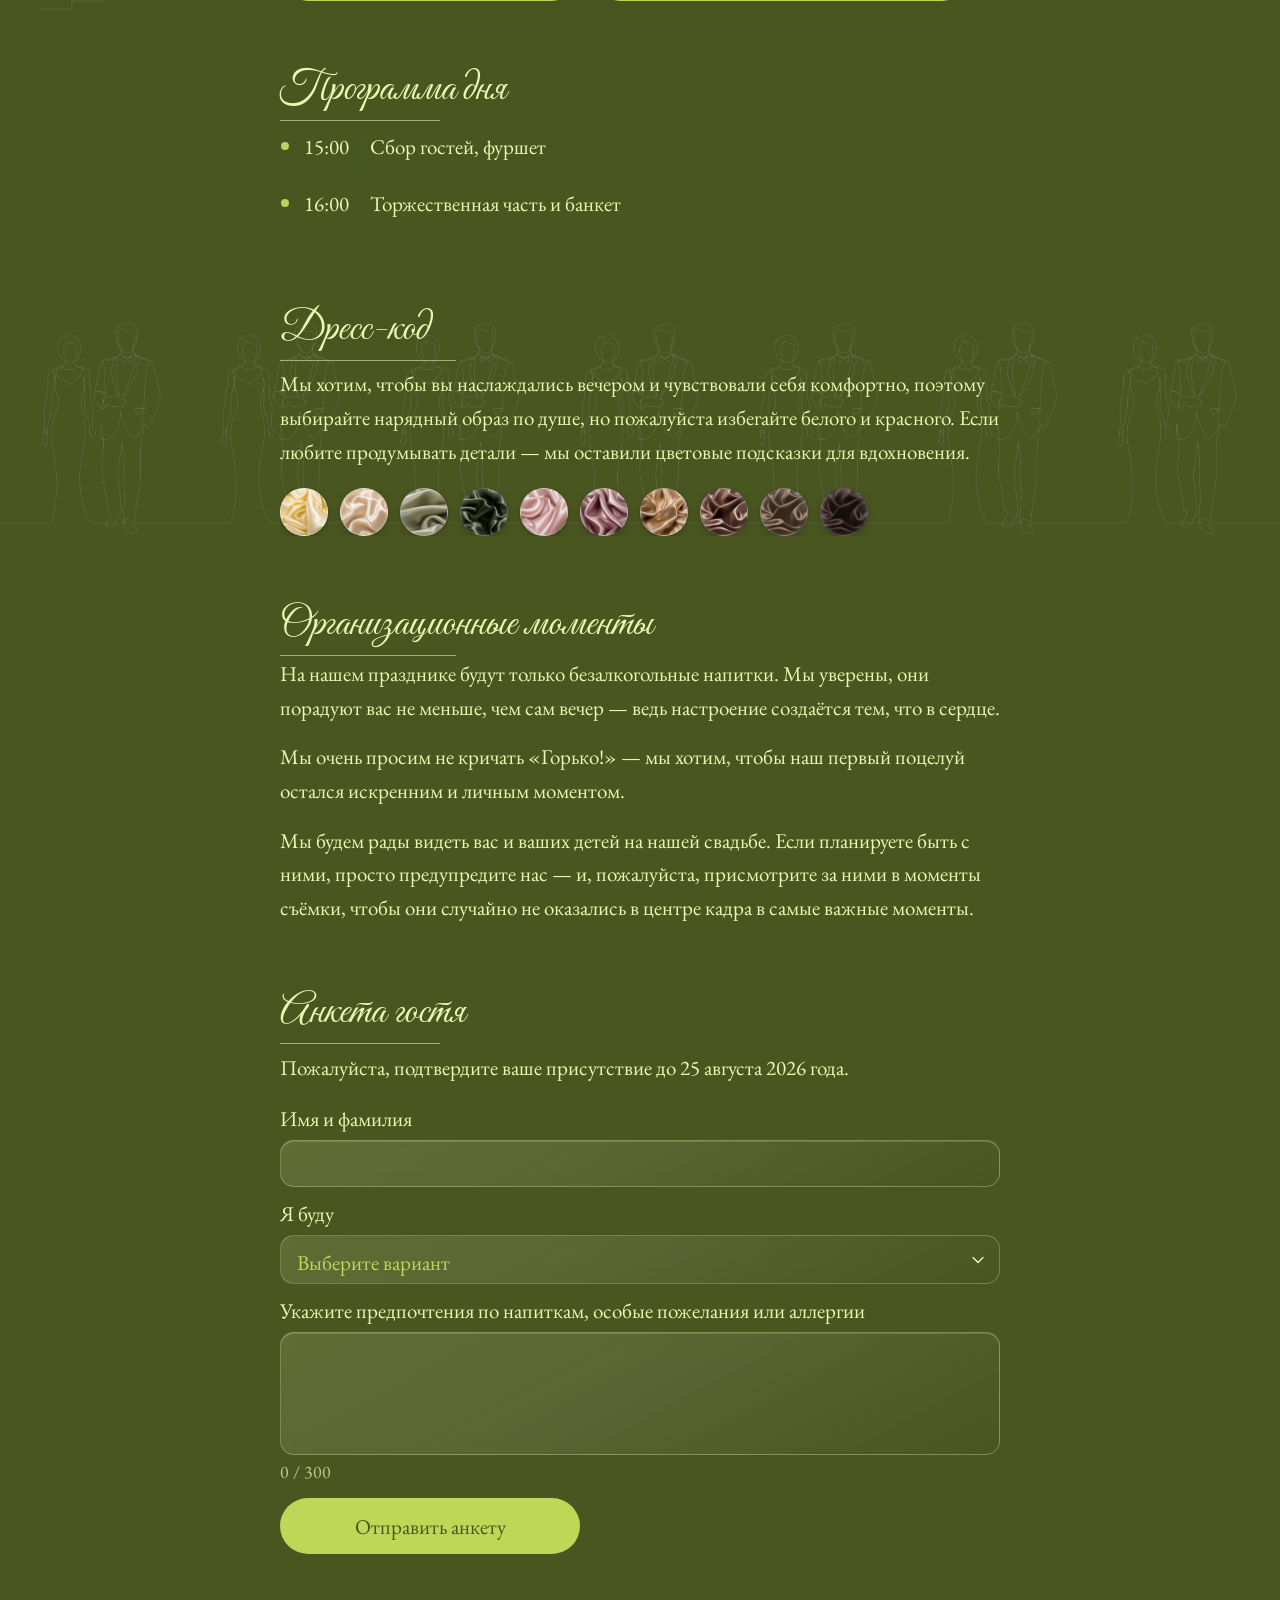
==== commit 3ae93f53: "подсказку «Открыть» убрал" ====
--- a/index.html
+++ b/index.html
@@ -25,7 +25,7 @@
     />
     <link rel="stylesheet" href="standard-invitations/fonts-pinterest.css?v=1" />
     <link rel="stylesheet" href="styles.css?v=136" />
-    <link rel="stylesheet" href="styles-mobile.css?v=134" />
+    <link rel="stylesheet" href="styles-mobile.css?v=136" />
     <link rel="stylesheet" href="text-editor.css?v=4" />
     <script>
       /* Режим правки только с ?edit=1 — для гостей панель скрыта */
@@ -343,7 +343,7 @@
 }
     </script>
     <!-- SITE_THEME_LOCK_INLINE_END -->
-    <script src="theme-early.js?v=29"></script>
+    <script src="theme-early.js?v=30"></script>
     <style>
       /* Прелоадер: ничего не показываем, пока шрифты и дата готовы */
       .preloader-monogram,
@@ -662,6 +662,6 @@
     <script src="content.js?v=31"></script>
     <script src="design-theme.js?v=36"></script>
     <script src="text-editor.js?v=34"></script>
-    <script src="script.js?v=78"></script>
+    <script src="script.js?v=80"></script>
   </body>
 </html>
--- a/styles-mobile.css
+++ b/styles-mobile.css
@@ -1773,4 +1773,38 @@
   footer.final.final-scene .hero-beam {
     will-change: auto;
   }
+
+  /*
+   * Telegram in-app browser часто шлёт prefers-reduced-motion: reduce
+   * (не как настройка пользователя) — из‑за этого пропадает Ken Burns.
+   * Возвращаем динамику фото только во WebView Telegram.
+   */
+  html.is-telegram-webview .hero-media-img,
+  html.is-telegram-webview footer.final.final-scene .hero-media-img {
+    animation: heroKenBurns 36s linear infinite !important;
+  }
+
+  html.is-telegram-webview .site-light-ambience .hero-beam--right,
+  html.is-telegram-webview .hero .hero-beam--right,
+  html.is-telegram-webview footer.final.final-scene .hero-beam--right {
+    animation: heroBeamRight var(--hero-beam-cycle, 20s) linear infinite !important;
+  }
+
+  html.is-telegram-webview .site-light-ambience .hero-beam--left,
+  html.is-telegram-webview .hero .hero-beam--left,
+  html.is-telegram-webview footer.final.final-scene .hero-beam--left {
+    animation: heroBeamLeft var(--hero-beam-cycle, 20s) linear infinite !important;
+  }
+
+  html.is-telegram-webview .site-light-ambience .hero-beam--cross-a,
+  html.is-telegram-webview .hero .hero-beam--cross-a,
+  html.is-telegram-webview footer.final.final-scene .hero-beam--cross-a {
+    animation: heroBeamCrossA var(--hero-beam-cycle, 20s) linear infinite !important;
+  }
+
+  html.is-telegram-webview .site-light-ambience .hero-beam--cross-b,
+  html.is-telegram-webview .hero .hero-beam--cross-b,
+  html.is-telegram-webview footer.final.final-scene .hero-beam--cross-b {
+    animation: heroBeamCrossB var(--hero-beam-cycle, 20s) linear infinite !important;
+  }
 }
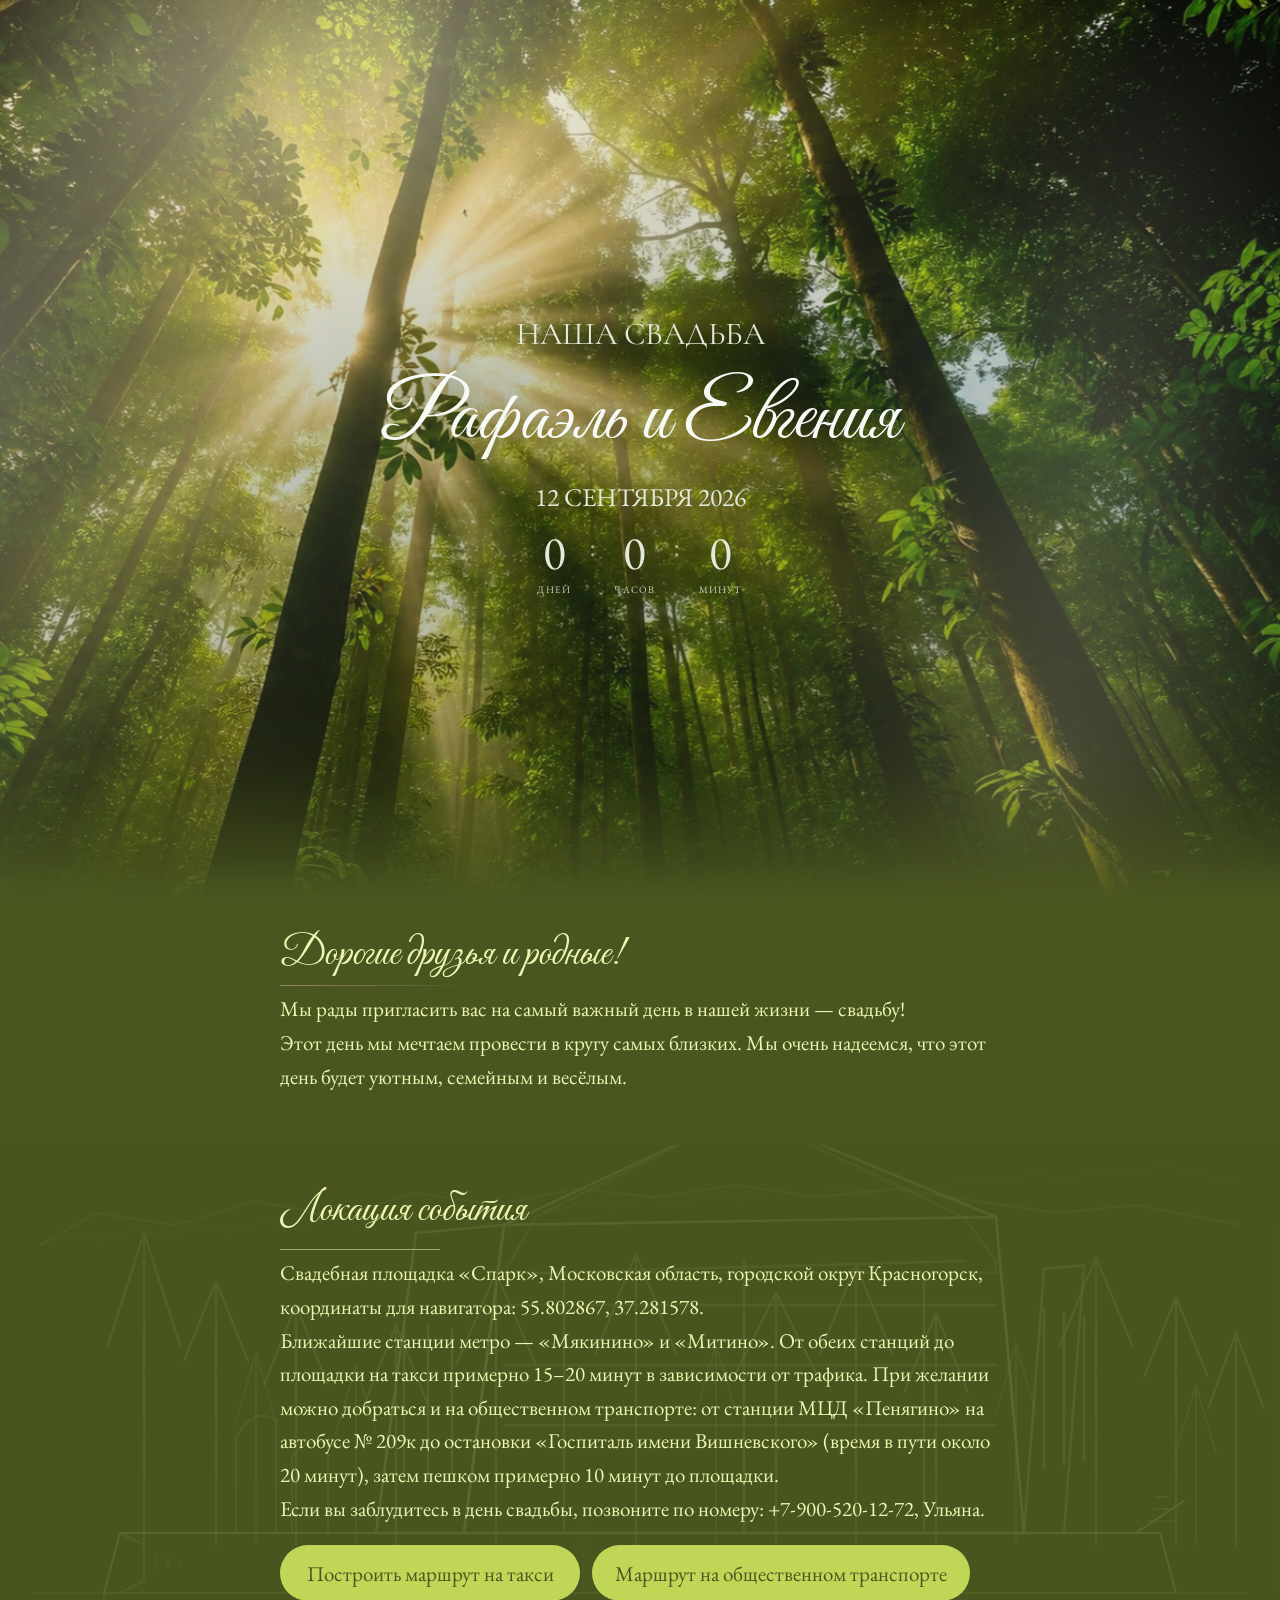
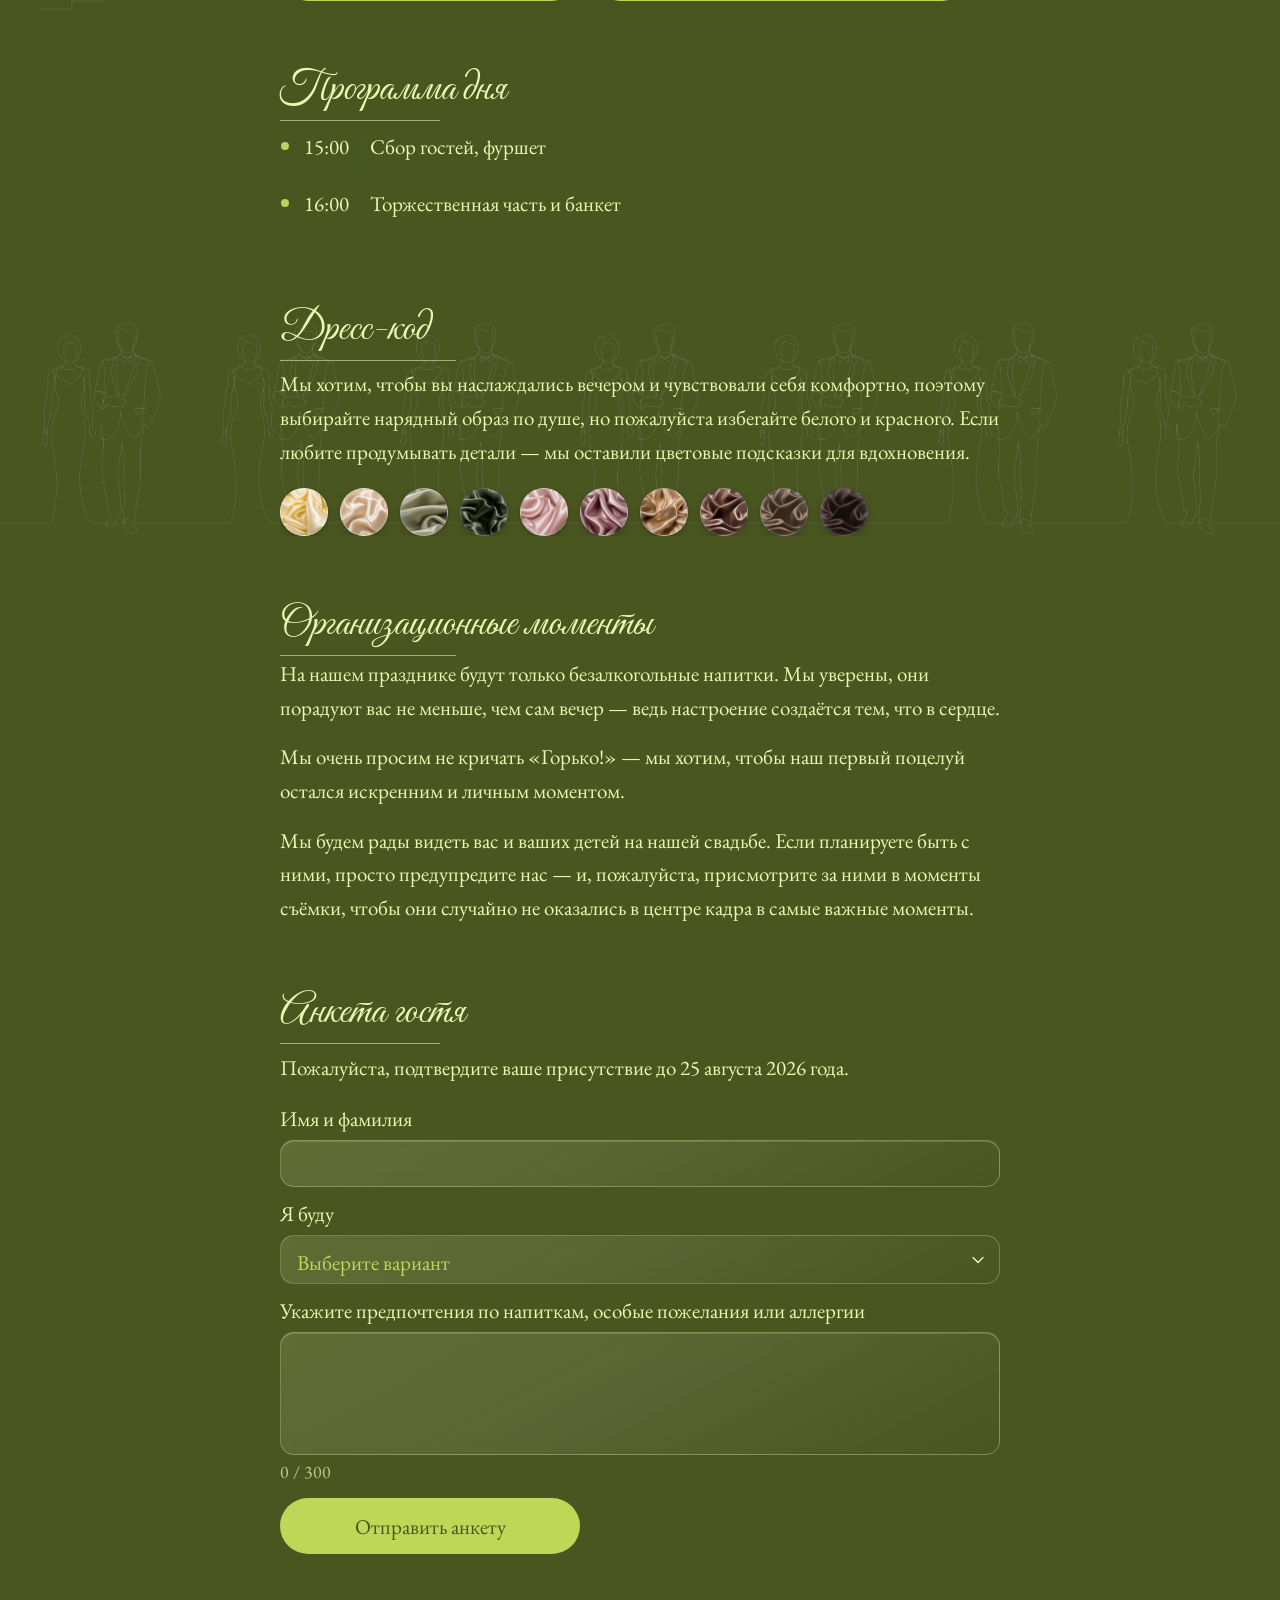
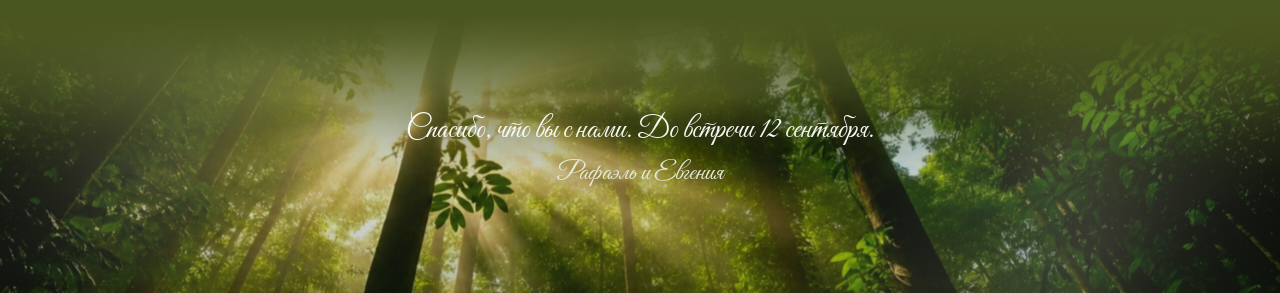
==== commit 0cfe143a: "убрали подсказку 2" ====
--- a/index.html
+++ b/index.html
@@ -4,6 +4,8 @@
     <meta charset="UTF-8" />
     <meta name="viewport" content="width=device-width, initial-scale=1.0, viewport-fit=cover" />
     <meta name="theme-color" content="#4b5620" />
+    <meta http-equiv="Cache-Control" content="no-cache, no-store, must-revalidate" />
+    <meta http-equiv="Pragma" content="no-cache" />
     <meta name="mobile-web-app-capable" content="yes" />
     <meta name="apple-mobile-web-app-capable" content="yes" />
     <title>Наша свадьба | 12 сентября 2026</title>
@@ -25,7 +27,7 @@
     />
     <link rel="stylesheet" href="standard-invitations/fonts-pinterest.css?v=1" />
     <link rel="stylesheet" href="styles.css?v=136" />
-    <link rel="stylesheet" href="styles-mobile.css?v=136" />
+    <link rel="stylesheet" href="styles-mobile.css?v=137" />
     <link rel="stylesheet" href="text-editor.css?v=4" />
     <script>
       /* Режим правки только с ?edit=1 — для гостей панель скрыта */
@@ -343,7 +345,7 @@
 }
     </script>
     <!-- SITE_THEME_LOCK_INLINE_END -->
-    <script src="theme-early.js?v=30"></script>
+    <script src="theme-early.js?v=31"></script>
     <style>
       /* Прелоадер: ничего не показываем, пока шрифты и дата готовы */
       .preloader-monogram,
@@ -662,6 +664,6 @@
     <script src="content.js?v=31"></script>
     <script src="design-theme.js?v=36"></script>
     <script src="text-editor.js?v=34"></script>
-    <script src="script.js?v=80"></script>
+    <script src="script.js?v=81"></script>
   </body>
 </html>
--- a/styles-mobile.css
+++ b/styles-mobile.css
@@ -1808,3 +1808,16 @@
     animation: heroBeamCrossB var(--hero-beam-cycle, 20s) linear infinite !important;
   }
 }
+
+/* Защита от кэша Telegram: старая подсказка «Открыть» больше не показывается */
+.tg-open-safari,
+#tgOpenSafari {
+  display: none !important;
+  visibility: hidden !important;
+  pointer-events: none !important;
+  opacity: 0 !important;
+  height: 0 !important;
+  overflow: hidden !important;
+  position: absolute !important;
+  left: -9999px !important;
+}
